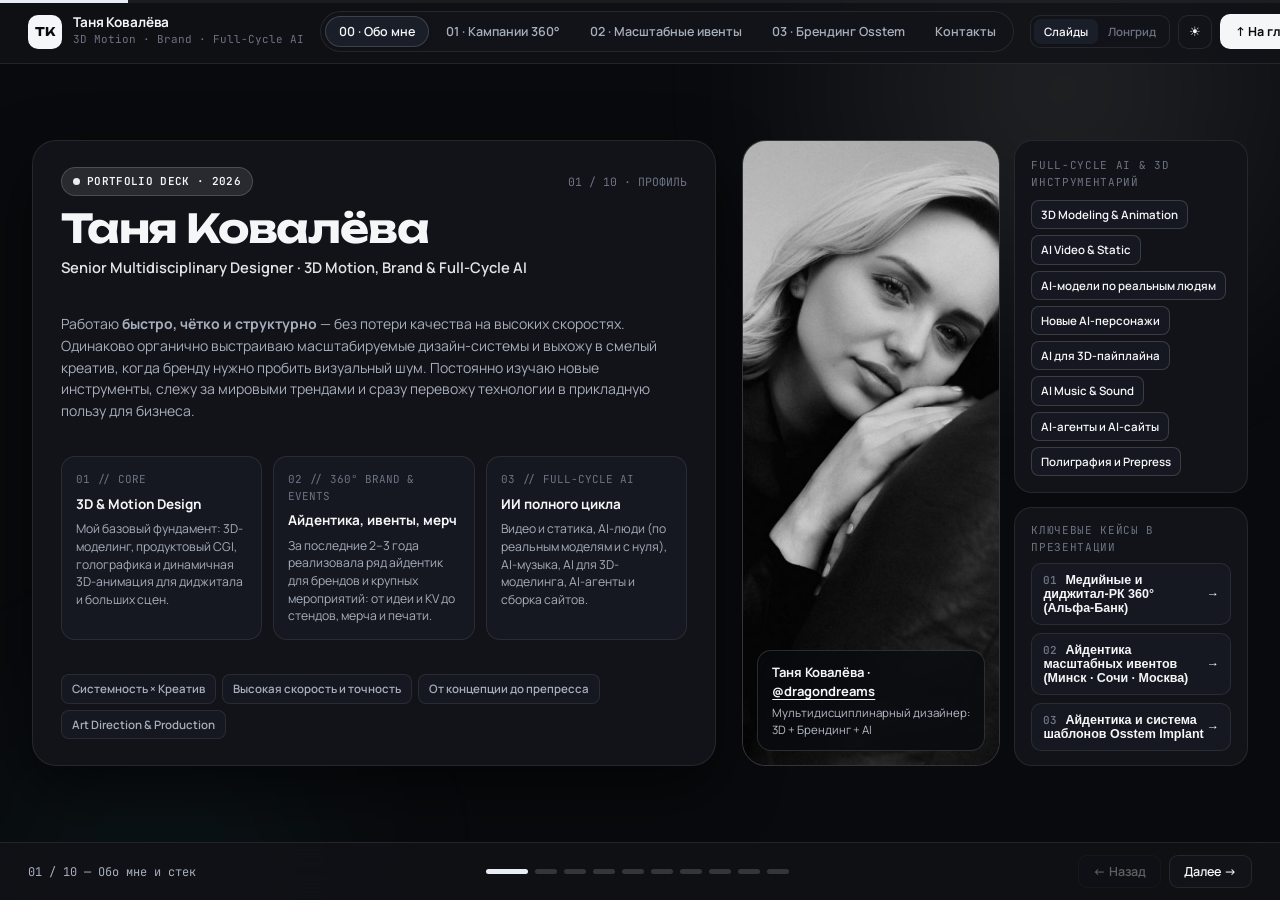
==== index.html @ 6d68227b "Add files via upload" ====
<!DOCTYPE html>
<html lang="ru" data-theme="dark" data-accent="intro">
<head>
  <meta charset="UTF-8" />
  <meta name="viewport" content="width=device-width, initial-scale=1.0" />
  <title>Таня Ковалёва — Senior 3D Motion, Brand &amp; Full-Cycle AI Designer</title>
  <meta name="description" content="Портфолио Тани Ковалёвой — Senior Multidisciplinary Designer: 3D &amp; Motion, рекламные кампании 360°, масштабные ивенты, брендинг и Full-Cycle AI." />
  <meta property="og:type" content="website" />
  <meta property="og:title" content="Таня Ковалёва — Senior 3D Motion, Brand &amp; Full-Cycle AI Designer" />
  <meta property="og:description" content="Ключевые кейсы: рекламные кампании 360°, масштабные ивенты (Минск · Сочи · Москва), дизайн-системы и Full-Cycle AI." />
  <meta property="og:image" content="assets/tanya_portrait.jpg" />
  <link rel="icon" type="image/svg+xml" href="data:image/svg+xml,%3Csvg xmlns='http://www.w3.org/2000/svg' viewBox='0 0 64 64'%3E%3Crect width='64' height='64' rx='16' fill='%23090A0D'/%3E%3Crect x='2' y='2' width='60' height='60' rx='14' fill='none' stroke='%2337E0E3' stroke-width='2.5'/%3E%3Ctext x='32' y='41' text-anchor='middle' font-family='Arial,sans-serif' font-size='26' font-weight='800' fill='%23F5F6F8'%3ETK%3C/text%3E%3C/svg%3E" />
  <link rel="preconnect" href="https://fonts.googleapis.com" />
  <link rel="preconnect" href="https://fonts.gstatic.com" crossorigin />
  <link href="https://fonts.googleapis.com/css2?family=JetBrains+Mono:wght@500;600&family=Manrope:wght@400;500;600;700;800&family=Unbounded:wght@500;600;700&display=swap" rel="stylesheet" />
  <link rel="stylesheet" href="styles.css" />
</head>
<body class="mode-slides">
  <div class="ambient-glow" aria-hidden="true"></div>

  <div class="progress-track" aria-hidden="true">
    <div class="progress-fill" id="progressFill"></div>
  </div>

  <!-- Top Navigation -->
  <header class="topbar">
    <a href="#slide-1" class="brand-mark" data-goto="0">
      <div class="brand-monogram">TK</div>
      <div class="brand-text">
        <span class="brand-name">Таня Ковалёва</span>
        <span class="brand-sub">3D Motion · Brand · Full-Cycle AI</span>
      </div>
    </a>

    <nav class="chapter-nav" aria-label="Разделы презентации">
      <button class="chapter-btn active" data-chapter="intro" data-goto="0">00 · Обо мне</button>
      <button class="chapter-btn" data-chapter="alfa" data-goto="1">01 · Кампании 360°</button>
      <button class="chapter-btn" data-chapter="events" data-goto="4">02 · Масштабные ивенты</button>
      <button class="chapter-btn" data-chapter="osstem" data-goto="7">03 · Брендинг Osstem</button>
      <button class="chapter-btn" data-chapter="outro" data-goto="9">Контакты</button>
    </nav>

    <div class="topbar-actions">
      <div class="mode-switch" role="group" aria-label="Режим просмотра">
        <button class="mode-btn active" id="btnModeSlides" title="Режим презентации по слайдам">Слайды</button>
        <button class="mode-btn" id="btnModeScroll" title="Вертикальный скролл всех слайдов">Лонгрид</button>
      </div>

      <button class="icon-btn" id="btnTheme" title="Переключить тему (Тёмная / Светлая)" aria-label="Переключить тему">
        <span id="themeIcon">☀</span>
      </button>

      <button class="home-btn" id="btnGoHome" data-goto="0">
        <span>↑ На главную</span>
      </button>
    </div>
  </header>

  <!-- Main Presentation Deck -->
  <main class="deck-wrapper" id="deckWrapper">

    <!-- ================= SLIDE 01: ОБО МНЕ ================= -->
    <section class="slide active" id="slide-1" data-index="0" data-chapter="intro">
      <div class="slide-inner hero-grid">
        <div class="strategy-panel anim-1">
          <div>
            <div class="eyebrow-row">
              <span class="pill-tag"><span class="pill-dot"></span> Portfolio Deck · 2026</span>
              <span class="slide-step-tag">01 / 10 · ПРОФИЛЬ</span>
            </div>
            <h1 class="hero-title" style="margin-top: 12px;">Таня Ковалёва</h1>
            <p class="role-headline">Senior Multidisciplinary Designer · 3D Motion, Brand &amp; Full-Cycle AI</p>
          </div>

          <p class="lead-copy">
            Работаю <strong>быстро, чётко и структурно</strong> — без потери качества на высоких скоростях.
            Одинаково органично выстраиваю масштабируемые дизайн-системы и выхожу в смелый креатив, когда бренду нужно пробить визуальный шум.
            Постоянно изучаю новые инструменты, слежу за мировыми трендами и сразу перевожу технологии в прикладную пользу для бизнеса.
          </p>

          <div class="pillars-grid">
            <div class="pillar-box">
              <span class="pillar-num">01 // CORE</span>
              <div class="pillar-title">3D &amp; Motion Design</div>
              <p class="pillar-desc">Мой базовый фундамент: 3D-моделинг, продуктовый CGI, голографика и динамичная 3D-анимация для диджитала и больших сцен.</p>
            </div>
            <div class="pillar-box">
              <span class="pillar-num">02 // 360° BRAND &amp; EVENTS</span>
              <div class="pillar-title">Айдентика, ивенты, мерч</div>
              <p class="pillar-desc">За последние 2–3 года реализовала ряд айдентик для брендов и крупных мероприятий: от идеи и KV до стендов, мерча и печати.</p>
            </div>
            <div class="pillar-box">
              <span class="pillar-num">03 // FULL-CYCLE AI</span>
              <div class="pillar-title">ИИ полного цикла</div>
              <p class="pillar-desc">Видео и статика, AI-люди (по реальным моделям и с нуля), AI-музыка, AI для 3D-моделинга, AI-агенты и сборка сайтов.</p>
            </div>
          </div>

          <div class="chip-list">
            <span class="chip">Системность × Креатив</span>
            <span class="chip">Высокая скорость и точность</span>
            <span class="chip">От концепции до препресса</span>
            <span class="chip">Art Direction &amp; Production</span>
          </div>
        </div>

        <div class="hero-visual-col anim-2">
          <div class="portrait-card" data-lightbox="assets/tanya_portrait.jpg" data-caption="Таня Ковалёва — Senior 3D Motion, Brand & AI Designer">
            <img src="assets/tanya_portrait.jpg" alt="Таня Ковалёва" />
            <div class="portrait-badge">
              <div class="portrait-badge-title">Таня Ковалёва · <a href="https://t.me/dragondreams" target="_blank" rel="noopener noreferrer" onclick="event.stopPropagation();" style="color: inherit; text-decoration: underline; text-underline-offset: 3px;">@dragondreams</a></div>
              <div class="portrait-badge-sub">Мультидисциплинарный дизайнер: 3D + Брендинг + AI</div>
            </div>
          </div>

          <div class="ai-matrix-card">
            <div class="ai-matrix-title">Full-Cycle AI &amp; 3D Инструментарий</div>
            <div class="ai-tags">
              <span class="ai-tag">3D Modeling &amp; Animation</span>
              <span class="ai-tag">AI Video &amp; Static</span>
              <span class="ai-tag">AI-модели по реальным людям</span>
              <span class="ai-tag">Новые AI-персонажи</span>
              <span class="ai-tag">AI для 3D-пайплайна</span>
              <span class="ai-tag">AI Music &amp; Sound</span>
              <span class="ai-tag">AI-агенты и AI-сайты</span>
              <span class="ai-tag">Полиграфия и Prepress</span>
            </div>
          </div>

          <div class="quick-jump-card">
            <div class="ai-matrix-title">Ключевые кейсы в презентации</div>
            <button class="jump-item" data-goto="1">
              <span><span class="idx">01</span>Медийные и диджитал-РК 360° (Альфа-Банк)</span>
              <span>→</span>
            </button>
            <button class="jump-item" data-goto="4">
              <span><span class="idx">02</span>Айдентика масштабных ивентов (Минск · Сочи · Москва)</span>
              <span>→</span>
            </button>
            <button class="jump-item" data-goto="7">
              <span><span class="idx">03</span>Айдентика и система шаблонов Osstem Implant</span>
              <span>→</span>
            </button>
          </div>
        </div>
      </div>
    </section>

    <!-- ================= SLIDE 02: ПРОЕКТ 1 (1/3) ПОКУПКА ЧАСТЯМИ ================= -->
    <section class="slide" id="slide-2" data-index="1" data-chapter="alfa">
      <div class="slide-inner case-grid">
        <div class="strategy-panel anim-1">
          <div>
            <div class="eyebrow-row">
              <span class="pill-tag"><span class="pill-dot"></span> Проект 01 · Рекламные кампании 360°</span>
              <span class="slide-step-tag">02 / 10 · КЕЙС 1.1</span>
            </div>
            <h2 class="slide-title" style="margin-top: 10px;">Диджитал-РК «Покупка частями» в связке с цифровым бизнесом</h2>
          </div>

          <p class="lead-copy">
            Серия медийных и полумедийных продуктовых кампаний к Чёрной пятнице и сезону крупных покупок, где креатив напрямую решает задачу конверсии и скорости запуска новых флайтов.
          </p>

          <div class="prsi-stack">
            <div class="prsi-card">
              <div class="prsi-label">01 · Проблематика</div>
              <p class="prsi-text">В один макет нужно было уместить <strong>много продуктового текста</strong>, айдентику банка, маркер <strong>Black Friday (SALE)</strong>, механику «Покупки частями» и предмет категории — <strong>без визуального шума</strong>.</p>
            </div>
            <div class="prsi-card">
              <div class="prsi-label">02 · Моя роль</div>
              <p class="prsi-text">Разработка визуальной идеи и 3D-метафоры, 3D-моделинг и рендер композиций с объектами, сборка мастер-макетов и ресайзов (16:9, 9:16 и др.).</p>
            </div>
            <div class="prsi-card span-2">
              <div class="prsi-label">03 · Дизайн-решение</div>
              <p class="prsi-text">Интегрировала сам предмет покупки (наушники, смарт-часы и др.) прямо <strong>внутрь объёмных 3D-пазлов</strong> из матового металла и бирюзы с лаконичным тегом SALE и картой Альфы. Суть продукта считывается мгновенно на уровне образа, освобождая воздух для типографики.</p>
            </div>
            <div class="prsi-card span-2 impact-card">
              <div class="prsi-label">✦ Ценность и результат для бизнеса</div>
              <p class="prsi-text">Стильная нестандартная подача убрала информационный перегруз и превратилась в <strong>масштабируемую систему-конструктор</strong>: замена объекта внутри пазла позволила команде <strong>в разы быстрее запускать новые РК</strong> под другие категории и офферы.</p>
            </div>
          </div>
        </div>

        <div class="bento-stage bento-puzzle anim-2">
          <div class="media-card" data-lightbox="assets/p1_puzzle_headphones_16x9.jpg" data-caption="РК «Покупка частями» — Мастер-визуал 16:9 (Категория гаджетов / Black Friday)">
            <img src="assets/p1_puzzle_headphones_16x9.jpg" alt="Покупка частями — наушники 16:9" />
            <span class="media-caption">Мастер-визуал 16:9 · Категория «Гаджеты»</span>
          </div>
          <div class="media-card row-span-2" data-lightbox="assets/p1_puzzle_headphones_9x16.jpg" data-caption="РК «Покупка частями» — Вертикальный формат 9:16 и масштабирование на смарт-часы">
            <img src="assets/p1_puzzle_headphones_9x16.jpg" alt="Покупка частями — вертикальный 9:16" />
            <span class="media-caption">Адаптация 9:16 · Stories / DOOH</span>
          </div>
          <div class="media-card" data-lightbox="assets/p1_puzzle_watch_16x9.jpg" data-caption="Масштабирование 3D-системы под новый оффер: «Первый чек под 0,00001%»">
            <img src="assets/p1_puzzle_watch_16x9.jpg" alt="Покупка частями — смарт-часы 16:9" />
            <span class="media-caption">Масштабирование системы · Новый оффер 0,00001%</span>
          </div>
        </div>
      </div>
    </section>

    <!-- ================= SLIDE 03: ПРОЕКТ 1 (2/3) А ЗНАЕШЬ МОЖНО — КОНЦЕПТ & AI ================= -->
    <section class="slide" id="slide-3" data-index="2" data-chapter="alfa">
      <div class="slide-inner case-grid">
        <div class="strategy-panel anim-1">
          <div>
            <div class="eyebrow-row">
              <span class="pill-tag"><span class="pill-dot"></span> Проект 01 · Рекламные кампании 360°</span>
              <span class="slide-step-tag">03 / 10 · КЕЙС 1.2 (AI-ПАЙПЛАЙН)</span>
            </div>
            <h2 class="slide-title" style="margin-top: 10px;">Кампания «А знаешь, можно»: смелый выход за рамки и AI-продакшн</h2>
          </div>

          <p class="lead-copy">
            Яркая имиджево-продуктовая кампания для продвижения платёжного стикера и флагманских решений банка, построенная на гибриде живой фотосъёмки и генеративного ИИ.
          </p>

          <div class="prsi-stack">
            <div class="prsi-card">
              <div class="prsi-label">01 · Проблематика</div>
              <p class="prsi-text">Требовалось отстроиться от привычной банковской коммуникации, пробить баннерную слепоту и показать новый сценарий оплаты телефоном максимально живо и запоминающе.</p>
            </div>
            <div class="prsi-card">
              <div class="prsi-label">02 · Моя роль</div>
              <p class="prsi-text">Разработка концепции, AI-перегенерация моделей на базе инхаус-съёмки, арт-дирекшн поз и деталей, адаптация на все носители и подготовка к печати.</p>
            </div>
            <div class="prsi-card span-2">
              <div class="prsi-label">03 · Дизайн-решение</div>
              <p class="prsi-text">Осознанно вышли за строгие рамки стандартной айдентики в контрастный диалоговый код (алый фон + циановые бабблы + фиолетовый фрейм). Взяла исходники с нашей фотосъёмки, <strong>перегенерировала людей через ИИ</strong>, поставила в динамичные ракурсные позы с крупным планом стикера и добавила яркую атрибутику.</p>
            </div>
            <div class="prsi-card span-2 impact-card">
              <div class="prsi-label">✦ Ценность и результат для бизнеса</div>
              <p class="prsi-text">Кампания принесла <strong>высокие показатели эффективности</strong> <em>(точные цифры под NDA)</em>, дала мощную узнаваемость и сэкономила бюджет и время продакшна за счёт AI-трансформации исходной съёмки без повторных студийных смен.</p>
            </div>
          </div>
        </div>

        <div class="bento-stage bento-aznaesh-concept anim-2">
          <div class="media-card row-span-2 contain-dark" data-lightbox="assets/p1_aznaesh_hero_cutout.png" data-caption="AI-трансформация персонажа на базе реальной съёмки с добавлением стильной атрибутики">
            <img src="assets/p1_aznaesh_hero_cutout.png" alt="А знаешь, можно — AI-персонаж" />
            <span class="media-caption">AI-регенерация образа + атрибутика и поза</span>
          </div>
          <div class="media-card" data-lightbox="assets/p1_aznaesh_top_0.jpg" data-caption="Широкоформатный макет: «А знаешь, можно платить телефоном со стикером Альфы»">
            <img src="assets/p1_aznaesh_top_0.jpg" alt="А знаешь, можно — макет 16:9 девушка" />
            <span class="media-caption">Широкий формат · Сюжет 01 (Стикер Альфы)</span>
          </div>
          <div class="media-card" data-lightbox="assets/p1_aznaesh_top_1.jpg" data-caption="Широкоформатный макет: «А знаешь, можно платить в одно касание стикером Альфы»">
            <img src="assets/p1_aznaesh_top_1.jpg" alt="А знаешь, можно — макет 16:9 парень" />
            <span class="media-caption">Широкий формат · Сюжет 02 (Оплата в касание)</span>
          </div>
        </div>
      </div>
    </section>

    <!-- ================= SLIDE 04: ПРОЕКТ 1 (3/3) А ЗНАЕШЬ МОЖНО — ГОРОД & ИНДОР ================= -->
    <section class="slide" id="slide-4" data-index="3" data-chapter="alfa">
      <div class="slide-inner case-grid">
        <div class="strategy-panel anim-1">
          <div>
            <div class="eyebrow-row">
              <span class="pill-tag"><span class="pill-dot"></span> Проект 01 · Рекламные кампании 360°</span>
              <span class="slide-step-tag">04 / 10 · КЕЙС 1.2 (НОСИТЕЛИ &amp; OOH)</span>
            </div>
            <h2 class="slide-title" style="margin-top: 10px;">«А знаешь, можно» в городе, лифтах и диджитал-среде</h2>
          </div>

          <p class="lead-copy">
            Разводка кампании на уличные ситилайты, индор-носители в лифтах и бизнес-центрах, а также диджитал-сетку с безупречной предпечатной подготовкой.
          </p>

          <div class="prsi-stack">
            <div class="prsi-card span-2">
              <div class="prsi-label">Архитектура быстрого контакта (1.5 сек)</div>
              <p class="prsi-text">В лифте и вдоль городского трафика у зрителя есть всего пара секунд: модульная структура «разговорный хук → чёткий оффер в циановом баббле → белые триггеры <strong>без карт / без наличных</strong> → жест с телефоном» срабатывает мгновенно на любой дистанции.</p>
            </div>
            <div class="prsi-card">
              <div class="prsi-label">Мультиформатность</div>
              <p class="prsi-text">Единая композиционная логика без потерь перестраивается между уличными ситилайтами, постерами в лифтах, широкоформатными бордами и мобайл-экранами.</p>
            </div>
            <div class="prsi-card">
              <div class="prsi-label">Чистый Prepress</div>
              <p class="prsi-text">Выверенные цветопробы для сложного сочетания активного красного, циана и фиолетового в офсетной и широкоформатной печати.</p>
            </div>
            <div class="prsi-card span-2 impact-card">
              <div class="prsi-label">✦ Синергия офлайна и диджитала</div>
              <p class="prsi-text">Единый визуальный язык связал наружную рекламу, индор в жилых и деловых комплексах и перформанс-форматы в смартфонах в цельную воронку с высокой запоминаемостью.</p>
            </div>
          </div>
        </div>

        <div class="bento-stage bento-aznaesh-ooh anim-2">
          <div class="media-card" data-lightbox="assets/p1_aznaesh_city_mockup.jpg" data-caption="Городской ситилайт — РК «А знаешь, можно платить телефоном со стикером Альфы»">
            <img src="assets/p1_aznaesh_city_mockup.jpg" alt="Ситилайт в городе — А знаешь можно" />
            <span class="media-caption">Городской ситилайт · OOH</span>
          </div>
          <div class="media-card" data-lightbox="assets/p1_aznaesh_elevator_mockup.jpg" data-caption="Индор-носитель в современном лифте — «А знаешь, можно платить в одно касание»">
            <img src="assets/p1_aznaesh_elevator_mockup.jpg" alt="Постер в лифте — А знаешь можно" />
            <span class="media-caption">Индор-постер в лифте · БЦ и ЖК</span>
          </div>
          <div class="media-card" data-lightbox="assets/p1_aznaesh_digital_mockup.jpg" data-caption="Диджитал-адаптация кампании для мобильных экранов и Stories">
            <img src="assets/p1_aznaesh_digital_mockup.jpg" alt="Мобильный диджитал-носитель — А знаешь можно" />
            <span class="media-caption">Диджитал-носитель · Mobile</span>
          </div>
        </div>
      </div>
    </section>

    <!-- ================= SLIDE 05: ПРОЕКТ 2 (1/3) ALFA JAZZ ================= -->
    <section class="slide" id="slide-5" data-index="4" data-chapter="events">
      <div class="slide-inner case-grid">
        <div class="strategy-panel anim-1">
          <div>
            <div class="eyebrow-row">
              <span class="pill-tag"><span class="pill-dot"></span> Проект 02 · Айдентика масштабных ивентов</span>
              <span class="slide-step-tag">05 / 10 · ИВЕНТ 2.1 (МИНСК)</span>
            </div>
            <h2 class="slide-title" style="margin-top: 10px;">Фестиваль Alfa Jazz в Парке Горького — 3 года развития и масштаба</h2>
          </div>

          <p class="lead-copy">
            Большой городской open-air фестиваль под открытым небом, который я веду по дизайну уже <strong>три года подряд</strong>, ежегодно масштабируя визуальную среду площадки вместе с командой.
          </p>

          <div class="prsi-stack">
            <div class="prsi-card">
              <div class="prsi-label">01 · Проблематика</div>
              <p class="prsi-text">Огромная зелёная территория парка с десятками зон активностей и тысячами гостей: визуал должен считываться с десятков метров днём и эффектно работать ночью.</p>
            </div>
            <div class="prsi-card">
              <div class="prsi-label">02 · Моя роль</div>
              <p class="prsi-text">Идея и концепция, 3D-графика, разводка айдентики на все носители парка и города, препресс и авторский выезд на монтаж застройки.</p>
            </div>
            <div class="prsi-card span-2">
              <div class="prsi-label">03 · Дизайн-решение</div>
              <p class="prsi-text">Построила систему на <strong>смелых брендовых цветах, 3D-голографических музыкальных инструментах</strong> и крупной архитектурной вёрстке — принципиально <strong>без мелкой типографики</strong>, теряющейся на открытом воздухе.</p>
            </div>
            <div class="prsi-card span-2 impact-card">
              <div class="prsi-label">✦ Ценность и результат для бизнеса</div>
              <p class="prsi-text">С каждым годом проект растёт по размаху и качеству застройки: цельный визуальный код объединил сцену, арт-объекты, стенды с программой и городские афиши в знаковое культурное событие бренда.</p>
            </div>
          </div>
        </div>

        <div class="bento-stage bento-jazz anim-2">
          <div class="media-card" data-lightbox="assets/p2_jazz_stage_wide.jpg" data-caption="Главная сцена фестиваля Alfa Jazz в Парке Горького: башни застройки и LED-экраны">
            <img src="assets/p2_jazz_stage_wide.jpg" alt="Alfa Jazz — главная сцена" />
            <span class="media-caption">Главная сцена · Застройка и LED-экраны</span>
          </div>
          <div class="media-card" data-lightbox="assets/p2_jazz_build_alfa.jpg" data-caption="Процесс сборки и монтажа конструкций главной сцены Alfa Jazz на площадке">
            <img src="assets/p2_jazz_build_alfa.jpg" alt="Alfa Jazz — монтаж конструкций сцены" />
            <span class="media-caption">Монтаж на площадке · Сборка сцены</span>
          </div>
          <div class="media-card" data-lightbox="assets/p2_jazz_piano.jpg" data-caption="Брендированное красное пианино Alfa Jazz и чилл-зона в парке">
            <img src="assets/p2_jazz_piano.jpg" alt="Alfa Jazz — пианино в парке" />
            <span class="media-caption">Арт-объект · Пианино Alfa Jazz</span>
          </div>
          <div class="media-card" data-lightbox="assets/p2_jazz_kv_wall.jpg" data-caption="Alfa Jazz — Ключевой визуал с 3D-голографичным саксофоном на конструкциях площадки">
            <img src="assets/p2_jazz_kv_wall.jpg" alt="Alfa Jazz — 3D голографический KV" />
            <span class="media-caption">KV в среде · 3D-голографика</span>
          </div>
          <div class="media-card" data-lightbox="assets/p2_jazz_totem.jpg" data-caption="Уличный стенд-тумба с программой мероприятия Alfa Jazz">
            <img src="assets/p2_jazz_totem.jpg" alt="Alfa Jazz — стенд с программой мероприятия" />
            <span class="media-caption">Стенд с программой мероприятия</span>
          </div>
          <div class="media-card" data-lightbox="assets/p2_jazz_citylight.jpg" data-caption="Городской ситилайт с афишей фестиваля Alfa Jazz">
            <img src="assets/p2_jazz_citylight.jpg" alt="Alfa Jazz — афиша ситилайт" />
            <span class="media-caption">Городской ситилайт · Афиша</span>
          </div>
        </div>
      </div>
    </section>

    <!-- ================= SLIDE 06: ПРОЕКТ 2 (2/3) ULTIMA GUIDE СОЧИ ================= -->
    <section class="slide" id="slide-6" data-index="5" data-chapter="events">
      <div class="slide-inner case-grid">
        <div class="strategy-panel anim-1">
          <div>
            <div class="eyebrow-row">
              <span class="pill-tag"><span class="pill-dot"></span> Проект 02 · Айдентика масштабных ивентов</span>
              <span class="slide-step-tag">06 / 10 · ИВЕНТ 2.2 (СОЧИ)</span>
            </div>
            <h2 class="slide-title" style="margin-top: 10px;">Ultima Guide Яндекс Еда — летняя церемония в Сочи</h2>
          </div>

          <p class="lead-copy">
            Закрытая вечерняя премия ресторанного гида Ultima в неоклассическом Летнем театре Сочи с утончённой световой и предметной режиссурой.
          </p>

          <div class="prsi-stack">
            <div class="prsi-card">
              <div class="prsi-label">01 · Проблематика</div>
              <p class="prsi-text">Передать премиальный гастрономический статус события и связать цифровую анимацию главной сцены с архитектурой колоннады, сервировкой и полиграфией.</p>
            </div>
            <div class="prsi-card">
              <div class="prsi-label">02 · Моя роль (Invited)</div>
              <p class="prsi-text">Приглашённый дизайнер: <strong>анимация KV для пригласительных и главного экрана наград</strong>, визуализация расстановки декора и помощь команде с мелкой печаткой.</p>
            </div>
            <div class="prsi-card span-2">
              <div class="prsi-label">03 · Дизайн-решение</div>
              <p class="prsi-text">Плавная янтарно-золотая анимация знака Ultima на центральном LED-экране сцены стала главной световой доминантой зала, гармонично дополнив струящиеся ткани фотозон, коллекционные печатные гиды и зеркальные сферы на столах.</p>
            </div>
            <div class="prsi-card span-2 impact-card">
              <div class="prsi-label">✦ Ценность и результат для бизнеса</div>
              <p class="prsi-text">Бесшовный премиальный опыт гостя от момента получения анимированного инвайта до ресепшена, фотозоны и кульминации вручения наград на сцене.</p>
            </div>
          </div>
        </div>

        <div class="bento-stage bento-ultima anim-2">
          <div class="media-card row-span-2" data-video="assets/p2_ultima_invite_phone.mp4" data-caption="3D диджитал-приглашение Ultima Guide Яндекс Еда (Сочи) — моушн-анимация в смартфоне">
            <span class="video-pill">▶ 3D MOTION</span>
            <video src="assets/p2_ultima_invite_phone.mp4" poster="assets/p2_ultima_invite_poster.jpg" autoplay loop muted playsinline preload="metadata"></video>
            <span class="media-caption">Диджитал-приглашение · 3D Motion</span>
          </div>
          <div class="media-card" data-video="assets/p2_ultima_kv_screen.mp4" data-caption="Зацикленная 3D-анимация главного экрана церемонии вручения наград Ultima Guide">
            <span class="video-pill">▶ 3D SCREEN</span>
            <video src="assets/p2_ultima_kv_screen.mp4" poster="assets/p2_ultima_kv_poster.jpg" autoplay loop muted playsinline preload="metadata"></video>
            <span class="media-caption">3D-видео для главного экрана сцены</span>
          </div>
          <div class="media-card" data-lightbox="assets/p2_ultima_columns_zone.jpg" data-caption="Фотозона в колоннаде Летнего театра Сочи с объёмным знаком и драпировкой">
            <img src="assets/p2_ultima_columns_zone.jpg" alt="Ultima Guide — фотозона в колоннах" />
            <span class="media-caption">Фотозона в колоннаде</span>
          </div>
          <div class="media-card" data-lightbox="assets/p2_ultima_hall_wide.jpg" data-caption="Общий вид зала: сцена с экранной графикой, сервировка столов и текстильная фотозона">
            <img src="assets/p2_ultima_hall_wide.jpg" alt="Ultima Guide — панорама зала и сцены" />
            <span class="media-caption">Среда зала и главный экран</span>
          </div>
          <div class="media-card" data-lightbox="assets/p2_ultima_table_award.jpg" data-caption="Детали сервировки стола, световой шар и награда Ultima">
            <img src="assets/p2_ultima_table_award.jpg" alt="Ultima Guide — сервировка и награда" />
            <span class="media-caption">Сервировка, свет и награда</span>
          </div>
        </div>
      </div>
    </section>

    <!-- ================= SLIDE 07: ПРОЕКТ 2 (3/3) TROUVER МОСКВА ================= -->
    <section class="slide" id="slide-7" data-index="6" data-chapter="events">
      <div class="slide-inner case-grid">
        <div class="strategy-panel anim-1">
          <div>
            <div class="eyebrow-row">
              <span class="pill-tag"><span class="pill-dot"></span> Проект 02 · Айдентика масштабных ивентов</span>
              <span class="slide-step-tag">07 / 10 · ИВЕНТ 2.3 (МОСКВА)</span>
            </div>
            <h2 class="slide-title" style="margin-top: 10px;">Большая презентация флагманов Trouver в Москве — дизайн под ключ</h2>
          </div>

          <p class="lead-copy">
            Масштабная технологическая презентация линейки пылесосов Trouver и торжественный гала-ужин, полностью упакованные в экстремально сжатый тайминг.
          </p>

          <div class="prsi-stack">
            <div class="prsi-card">
              <div class="prsi-label">01 · Проблематика</div>
              <p class="prsi-text">Огромный объём разноформатных физических и цифровых носителей (демо-стенды линейки, сцена, мерч, ужин) при <strong>очень жёстких сроках запуска</strong>.</p>
            </div>
            <div class="prsi-card">
              <div class="prsi-label">02 · Моя роль (Lead Design)</div>
              <p class="prsi-text">Приглашённый дизайнер — <strong>закрыла всю дизайн-часть с арт-директором</strong>: стенды, KV, анимация инвайта, бейджи, мерч, меню, препресс и поддержка до старта.</p>
            </div>
            <div class="prsi-card span-2">
              <div class="prsi-label">03 · Дизайн-решение</div>
              <p class="prsi-text">Выстроила премиальную эстетику тёмной бронзы и жидкого хрома (<em>«Шаг к безупречности»</em>): чистая продуктовая архитектура стендов (M50, V70, Z70, S70), лаконичная форма консультантов, полупрозрачные бейджи на брендированных лентах и сет меню для гала-ужина.</p>
            </div>
            <div class="prsi-card span-2 impact-card">
              <div class="prsi-label">✦ Ценность и результат для бизнеса</div>
              <p class="prsi-text">Весь пул застройки и полиграфии сдан в печать вовремя и реализован на высоком уровне без сбоев — <strong>клиент и команда остались в полном восторге</strong>.</p>
            </div>
          </div>
        </div>

        <div class="bento-stage bento-trouver anim-2">
          <div class="media-card row-span-2" data-video="assets/p2_trouver_invite_hand.mp4" data-caption="3D видео-приглашение на закрытую премьеру Trouver в Москве (кликните для просмотра со звуком)">
            <span class="video-pill">▶ 3D MOTION · ЗВУК</span>
            <video src="assets/p2_trouver_invite_hand.mp4" poster="assets/p2_trouver_invite_poster.jpg" autoplay loop muted playsinline preload="metadata"></video>
            <span class="media-caption">3D видео-приглашение · Крупный план</span>
          </div>
          <div class="media-card col-span-3" data-lightbox="assets/p2_trouver_m50_frontal.jpg" data-caption="Продуктовые демо-стенды линейки Trouver (M50 / S7 / G70) на площадке в Москве">
            <img src="assets/p2_trouver_m50_frontal.jpg" alt="Trouver — продуктовые стенды" />
            <span class="media-caption">Дизайн и застройка демо-стендов</span>
          </div>
          <div class="media-card col-span-3" data-lightbox="assets/p2_trouver_stage_waterfall.jpg" data-caption="Главная сцена презентации Trouver с каскадным LED-экраном">
            <img src="assets/p2_trouver_stage_waterfall.jpg" alt="Trouver — главная сцена" />
            <span class="media-caption">Главная сцена · LED-инсталляция</span>
          </div>
          <div class="media-card col-span-2" data-lightbox="assets/p2_trouver_badge_mockup.jpg" data-caption="Фирменный VIP-бейдж на тканевом ланьярде с хромированной 3D-графикой для Trouver">
            <img src="assets/p2_trouver_badge_mockup.jpg" alt="Trouver — мокап бейджа и ленты" />
            <span class="media-caption">VIP-бейдж и лента</span>
          </div>
          <div class="media-card col-span-2" data-lightbox="assets/p2_trouver_merch.jpg" data-caption="Дизайн брендированного мерча и униформы для консультантов демо-зон">
            <img src="assets/p2_trouver_merch.jpg" alt="Trouver — мерч консультантов" />
            <span class="media-caption">Мерч консультантов</span>
          </div>
          <div class="media-card col-span-2" data-lightbox="assets/p2_trouver_table_live.jpg" data-caption="Реализация полиграфии и меню в сервировке гала-ужина Trouver">
            <img src="assets/p2_trouver_table_live.jpg" alt="Trouver — живое фото сервировки с меню" />
            <span class="media-caption">Меню в зале ужина</span>
          </div>
        </div>
      </div>
    </section>

    <!-- ================= SLIDE 08: ПРОЕКТ 3 (1/2) OSSTEM АЙДЕНТИКА ================= -->
    <section class="slide" id="slide-8" data-index="7" data-chapter="osstem">
      <div class="slide-inner case-grid">
        <div class="strategy-panel anim-1">
          <div>
            <div class="eyebrow-row">
              <span class="pill-tag"><span class="pill-dot"></span> Проект 03 · Брендинг и дизайн-система</span>
              <span class="slide-step-tag">08 / 10 · КЕЙС 3.1 (СТРАТЕГИЯ &amp; СИСТЕМА)</span>
            </div>
            <h2 class="slide-title" style="margin-top: 10px;">Osstem Implant: визуальная отстройка и фирменная графика</h2>
          </div>

          <p class="lead-copy">
            Создание целостной визуальной идентичности для представительства мирового бренда дентальных имплантов <strong>Osstem Implant</strong> — от палитры и типографики до библиотеки 2D-элементов.
          </p>

          <div class="prsi-stack">
            <div class="prsi-card">
              <div class="prsi-label">01 · Проблематика</div>
              <p class="prsi-text">У бренда отсутствовало узнаваемое визуальное лицо: каждый пост, сторис или афиша собирались хаотично с нуля, размывая образ компании и съедая часы работы.</p>
            </div>
            <div class="prsi-card">
              <div class="prsi-label">02 · Моя роль</div>
              <p class="prsi-text">Визуальный аудит, разработка концепции айдентики, цветовой и шрифтовой схемы, фирменных 2D-форм, паттернов и гайдлайнов.</p>
            </div>
            <div class="prsi-card span-2">
              <div class="prsi-label">03 · Дизайн-решение</div>
              <p class="prsi-text">Соединила энергичный оранжевый <strong>#FF6100</strong> с чистой бирюзой (<strong>#37E0E3, #8CD5D6</strong>) и благородным графитом <strong>#252122</strong>. На базе пластики логотипа построила гладкие округлые 2D-элементы (образ комфорта и точности): динамичную стрелку <strong>S</strong>, плашки и паттерн <strong>SS</strong>.</p>
              <div class="swatch-row" style="margin-top: 8px;">
                <span class="swatch-pill" style="background:#FF6100;color:#fff;">#FF6100</span>
                <span class="swatch-pill" style="background:#37E0E3;color:#111;">#37E0E3</span>
                <span class="swatch-pill" style="background:#8CD5D6;color:#111;">#8CD5D6</span>
                <span class="swatch-pill" style="background:#252122;color:#fff;">#252122</span>
                <span class="swatch-pill" style="background:#D9D9D9;color:#111;">#D9D9D9</span>
              </div>
            </div>
          </div>
        </div>

        <div class="bento-stage bento-osstem-1 anim-2">
          <div class="media-card col-span-2" data-lightbox="assets/p3_osstem_expo_booth.jpg" data-caption="Концепция фирменного выставочного стенда Osstem Implant на стоматологическом конгрессе">
            <img src="assets/p3_osstem_expo_booth.jpg" alt="Osstem Implant — выставочный стенд" />
            <span class="media-caption">Выставочный стенд Osstem Implant · Экспо-среда</span>
          </div>
          <div class="media-card" data-lightbox="assets/p3_osstem_macbook_system.jpg" data-caption="Система визуальной айдентики Osstem Implant: палитра, 2D-элементы и продуктовые карточки">
            <img src="assets/p3_osstem_macbook_system.jpg" alt="Osstem — дизайн-система в ноутбуке" />
            <span class="media-caption">Дизайн-система и гайдбук · Ноутбук</span>
          </div>
          <div class="media-card" data-lightbox="assets/p3_osstem_expo_badges.jpg" data-caption="Фирменные бейджи спикеров, ленты и полиграфия для профильных мероприятий Osstem">
            <img src="assets/p3_osstem_expo_badges.jpg" alt="Osstem — бейджи и буклет" />
            <span class="media-caption">Бейджи и полиграфия мероприятий</span>
          </div>
        </div>
      </div>
    </section>

    <!-- ================= SLIDE 09: ПРОЕКТ 3 (2/2) OSSTEM ШАБЛОНЫ & РЕЗУЛЬТАТ ================= -->
    <section class="slide" id="slide-9" data-index="8" data-chapter="osstem">
      <div class="slide-inner case-grid">
        <div class="strategy-panel anim-1">
          <div>
            <div class="eyebrow-row">
              <span class="pill-tag"><span class="pill-dot"></span> Проект 03 · Брендинг и дизайн-система</span>
              <span class="slide-step-tag">09 / 10 · КЕЙС 3.2 (ШАБЛОНЫ &amp; ЭФФЕКТ)</span>
            </div>
            <h2 class="slide-title" style="margin-top: 10px;">Модульный конструктор постов и плакатов — скорость для команды</h2>
          </div>

          <p class="lead-copy">
            Перевод айдентики в прикладную дизайн-систему: готовые шаблоны закрыли все сценарии от экспертного SMM и анонсов обучений до печатной полиграфии и выставок.
          </p>

          <div class="prsi-stack">
            <div class="prsi-card">
              <div class="prsi-label">Сценарные шаблоны</div>
              <p class="prsi-text">Плакатная типографика с крупными цифрами, продуктовые карточки имплантов (TS / US / A-Oss), фото-рамки клинических кейсов, аватары и Highlights.</p>
            </div>
            <div class="prsi-card">
              <div class="prsi-label">Онлайн + Офлайн</div>
              <p class="prsi-text">Одни и те же графические модули одинаково чисто масштабируются из ленты Instagram в интерьерные постеры, буклеты и стенды конференций.</p>
            </div>
            <div class="prsi-card span-2 impact-card">
              <div class="prsi-label">✦ Главный результат для бизнеса</div>
              <p class="prsi-text">1) <strong>Сильная дифференциация</strong>: Osstem ярко выделился среди однотипных «бело-голубых» медицинских аккаунтов.<br/>2) <strong>Экономия часов работы</strong>: любой член команды теперь собирает посты, сторис и печатные макеты <strong>быстро и с минимальными усилиями</strong> без потери качества.</p>
            </div>
          </div>
        </div>

        <div class="bento-stage bento-osstem-2 anim-2">
          <div class="media-card" data-lightbox="assets/p3_osstem_iphone_mockup.jpg" data-caption="Оформление Instagram-профиля, сетки постов и Stories @osstem_belarus на смартфонах">
            <img src="assets/p3_osstem_iphone_mockup.jpg" alt="Osstem — мокап смартфонов SMM" />
            <span class="media-caption">SMM-система на телефоне · Профиль и Stories</span>
          </div>
          <div class="media-card" data-lightbox="assets/p3_osstem_laptop_templates.jpg" data-caption="Модульный конструктор шаблонов Osstem в рабочей среде ноутбука">
            <img src="assets/p3_osstem_laptop_templates.jpg" alt="Osstem — конструктор шаблонов в ноутбуке" />
            <span class="media-caption">Конструктор шаблонов · Ноутбук</span>
          </div>
          <div class="media-card col-span-2" data-lightbox="assets/p3_osstem_posters_gallery.jpg" data-caption="Серия модульных плакатов Osstem Implant в интерьере образовательного центра">
            <img src="assets/p3_osstem_posters_gallery.jpg" alt="Osstem — серия плакатов в интерьере" />
            <span class="media-caption">Серия модульных плакатов в среде</span>
          </div>
        </div>
      </div>
    </section>

    <!-- ================= SLIDE 10: ФИНАЛ ДЛЯ РАБОТОДАТЕЛЯ & КОНТАКТЫ ================= -->
    <section class="slide" id="slide-10" data-index="9" data-chapter="outro">
      <div class="slide-inner outro-grid">
        <div class="strategy-panel anim-1">
          <div>
            <div class="eyebrow-row">
              <span class="pill-tag"><span class="pill-dot"></span> Для работодателя и команды</span>
              <span class="slide-step-tag">10 / 10 · КОНТАКТЫ</span>
            </div>
            <h2 class="hero-title" style="margin-top: 12px; font-size: clamp(26px, 2.5vw, 38px);">Почему со мной бизнесу быстро, надёжно и выгодно</h2>
          </div>

          <p class="lead-copy">
            Я закрываю задачи на стыке 3D, брендинга, офлайн-продакшна и ИИ как единая боевая единица — понимаю метрики бизнеса, бережно отношусь к срокам и выдаю предсказуемо высокий результат.
          </p>

          <div class="value-cards">
            <div class="value-card">
              <h4>⚡ Скорость без потери планки</h4>
              <p>Быстро погружаюсь в контекст, держу жёсткие дедлайны крупных запусков и довожу детали до идеала.</p>
            </div>
            <div class="value-card">
              <h4>🧩 Дизайн, который масштабируется</h4>
              <p>Создаю не разовые картинки, а удобные системы и конструкторы, экономящие десятки часов команде.</p>
            </div>
            <div class="value-card">
              <h4>🤖 Full-Cycle AI в деле</h4>
              <p>Практически применяю AI-видео, генерацию моделей, звук, 3D и агентов для ускорения и удешевления продакшна.</p>
            </div>
            <div class="value-card">
              <h4>🎯 От идеи до печати и сцены</h4>
              <p>Уверенно веду проект от первого скетча и 3D-шоурила до многометровых стендов, мерча и чистого препресса.</p>
            </div>
          </div>
        </div>

        <div class="contacts-panel anim-2">
          <div class="contact-person-row">
            <img src="assets/tanya_portrait.jpg" alt="Таня Ковалёва" class="contact-avatar" />
            <div>
              <h3 style="font-family: var(--font-display); font-size: 21px;">Таня Ковалёва</h3>
              <p style="font-size: 13px; color: var(--text-secondary); margin-top: 2px;">Senior 3D Motion · Brand · Full-Cycle AI Designer</p>
            </div>
          </div>

          <div class="contact-links-list">
            <a class="contact-link-card primary-tg" href="https://t.me/dragondreams" target="_blank" rel="noopener noreferrer">
              <span class="c-label">Telegram · Быстрая связь</span>
              <span class="c-val">@dragondreams →</span>
            </a>

            <a class="contact-link-card" href="mailto:tanya3kovaleva323@gmail.com">
              <span class="c-label">Email</span>
              <span class="c-val">tanya3kovaleva323@gmail.com</span>
            </a>

            <a class="contact-link-card" href="tel:+375447979270">
              <span class="c-label">Телефон</span>
              <span class="c-val">+375 44 797-92-70</span>
            </a>

            <a class="contact-link-card" href="https://www.linkedin.com/in/tanyakovaleva-3d/" target="_blank" rel="noopener noreferrer">
              <span class="c-label">LinkedIn</span>
              <span class="c-val">in/tanyakovaleva-3d ↗</span>
            </a>

            <a class="contact-link-card" href="https://www.instagram.com/dragon.dreams_" target="_blank" rel="noopener noreferrer">
              <span class="c-label">Instagram</span>
              <span class="c-val">@dragon.dreams_ ↗</span>
            </a>
          </div>

          <div class="call-cta-bar">
            <span class="call-cta-text">Если есть вопросы или желание дальше пообщаться, то я с большим удовольствием!</span>
            <a href="tel:+375447979270" class="call-cta-btn">
              <span>Связаться</span>
            </a>
          </div>
        </div>
      </div>
    </section>

  </main>

  <!-- Bottom Slide Controls -->
  <footer class="deck-footer" id="deckFooter">
    <div class="slide-counter" id="slideCounter">01 / 10 — Обо мне</div>
    <div class="slide-dots" id="slideDots" aria-label="Навигация по слайдам"></div>
    <div class="nav-arrows">
      <button class="arrow-btn" id="btnPrev" aria-label="Предыдущий слайд">← Назад</button>
      <button class="arrow-btn" id="btnNext" aria-label="Следующий слайд">Далее →</button>
    </div>
  </footer>

  <!-- Lightbox Modal -->
  <div class="modal-backdrop" id="lightboxModal" role="dialog" aria-modal="true">
    <button class="modal-close" id="btnCloseLightbox" aria-label="Закрыть">×</button>
    <div class="lightbox-content">
      <img id="lightboxImg" src="" alt="" />
      <video id="lightboxVideo" controls playsinline loop style="display: none;"></video>
      <div class="lightbox-caption" id="lightboxCaption"></div>
    </div>
  </div>

  <script src="app.js"></script>
</body>
</html>
---- styles.css ----
:root {
  --bg: #090a0d;
  --bg-elev: #111318;
  --bg-card: #151820;
  --bg-card-hover: #1a1e28;
  --surface-glass: rgba(17, 19, 24, 0.78);
  --text: #f5f6f8;
  --text-secondary: #a7aebc;
  --text-muted: #6c7383;
  --border: rgba(255, 255, 255, 0.085);
  --border-strong: rgba(255, 255, 255, 0.16);
  --accent: #ff4433;
  --accent-soft: rgba(255, 68, 51, 0.13);
  --accent-2: #37e0e3;
  --shadow-lg: 0 24px 60px rgba(0, 0, 0, 0.55);
  --radius-xl: 24px;
  --radius-lg: 18px;
  --radius-md: 12px;
  --font-display: 'Unbounded', 'Manrope', 'Inter', -apple-system, BlinkMacSystemFont, sans-serif;
  --font-sans: 'Manrope', 'Inter', -apple-system, BlinkMacSystemFont, 'Segoe UI', sans-serif;
  --font-mono: 'JetBrains Mono', ui-monospace, SFMono-Regular, Menlo, monospace;
}

[data-theme="light"] {
  --bg: #f4f4f1;
  --bg-elev: #ffffff;
  --bg-card: #ffffff;
  --bg-card-hover: #fafaf8;
  --surface-glass: rgba(244, 244, 241, 0.86);
  --text: #111215;
  --text-secondary: #494e59;
  --text-muted: #7b818f;
  --border: rgba(17, 18, 21, 0.09);
  --border-strong: rgba(17, 18, 21, 0.18);
  --shadow-lg: 0 20px 50px rgba(15, 18, 24, 0.08);
}

/* Per-chapter dynamic accent */
[data-accent="intro"] {
  --accent: #e8ecf4;
  --accent-soft: rgba(232, 236, 244, 0.11);
}
[data-theme="light"][data-accent="intro"] {
  --accent: #181a20;
  --accent-soft: rgba(24, 26, 32, 0.08);
}
[data-accent="alfa"] {
  --accent: #ef3124;
  --accent-soft: rgba(239, 49, 36, 0.14);
}
[data-accent="events"] {
  --accent: #e5a952;
  --accent-soft: rgba(229, 169, 82, 0.14);
}
[data-theme="light"][data-accent="events"] {
  --accent: #b7771d;
  --accent-soft: rgba(183, 119, 29, 0.11);
}
[data-accent="osstem"] {
  --accent: #ff6100;
  --accent-soft: rgba(255, 97, 0, 0.14);
}
[data-accent="outro"] {
  --accent: #37e0e3;
  --accent-soft: rgba(55, 224, 227, 0.13);
}
[data-theme="light"][data-accent="outro"] {
  --accent: #0c8a8d;
  --accent-soft: rgba(12, 138, 141, 0.11);
}

*, *::before, *::after {
  box-sizing: border-box;
  margin: 0;
  padding: 0;
}

html {
  font-size: 16px;
  scroll-behavior: smooth;
  -webkit-font-smoothing: antialiased;
  -moz-osx-font-smoothing: grayscale;
}

body {
  background: var(--bg);
  color: var(--text);
  font-family: var(--font-sans);
  line-height: 1.5;
  overflow-x: hidden;
  transition: background-color 0.35s ease, color 0.35s ease;
}

/* Ambient Subtle Glow */
.ambient-glow {
  position: fixed;
  inset: 0;
  pointer-events: none;
  z-index: 0;
  overflow: hidden;
}
.ambient-glow::before {
  content: '';
  position: absolute;
  width: 58vw;
  height: 58vw;
  top: -22vw;
  right: -12vw;
  border-radius: 50%;
  background: radial-gradient(circle, var(--accent-soft) 0%, transparent 68%);
  filter: blur(50px);
  transition: background 0.6s ease;
}
.ambient-glow::after {
  content: '';
  position: absolute;
  width: 45vw;
  height: 45vw;
  bottom: -20vw;
  left: -10vw;
  border-radius: 50%;
  background: radial-gradient(circle, rgba(55, 224, 227, 0.05) 0%, transparent 70%);
  filter: blur(60px);
}

/* Top Progress Bar */
.progress-track {
  position: fixed;
  top: 0;
  left: 0;
  right: 0;
  height: 3px;
  background: rgba(255, 255, 255, 0.05);
  z-index: 120;
}
.progress-fill {
  height: 100%;
  width: 10%;
  background: var(--accent);
  transition: width 0.38s cubic-bezier(0.22, 1, 0.36, 1), background-color 0.4s ease;
}

/* Top Navigation Header */
.topbar {
  position: fixed;
  top: 0;
  left: 0;
  right: 0;
  height: 64px;
  z-index: 100;
  display: flex;
  align-items: center;
  justify-content: space-between;
  gap: 16px;
  padding: 0 28px;
  background: var(--surface-glass);
  backdrop-filter: blur(18px);
  -webkit-backdrop-filter: blur(18px);
  border-bottom: 1px solid var(--border);
}

.brand-mark {
  display: flex;
  align-items: center;
  gap: 11px;
  cursor: pointer;
  text-decoration: none;
  color: var(--text);
  flex-shrink: 0;
}
.brand-monogram {
  width: 34px;
  height: 34px;
  border-radius: 10px;
  background: var(--text);
  color: var(--bg);
  font-family: var(--font-display);
  font-weight: 700;
  font-size: 12px;
  letter-spacing: -0.03em;
  display: grid;
  place-items: center;
}
.brand-text {
  display: flex;
  flex-direction: column;
}
.brand-name {
  font-weight: 700;
  font-size: 13.5px;
  letter-spacing: -0.01em;
  line-height: 1.15;
}
.brand-sub {
  font-size: 11px;
  color: var(--text-muted);
  font-family: var(--font-mono);
}

.chapter-nav {
  display: flex;
  align-items: center;
  gap: 4px;
  background: var(--bg-elev);
  border: 1px solid var(--border);
  padding: 4px;
  border-radius: 999px;
}
.chapter-btn {
  border: none;
  background: transparent;
  color: var(--text-secondary);
  font-family: var(--font-sans);
  font-size: 12.5px;
  font-weight: 600;
  padding: 6px 13px;
  border-radius: 999px;
  cursor: pointer;
  transition: all 0.22s ease;
  white-space: nowrap;
}
.chapter-btn:hover {
  color: var(--text);
}
.chapter-btn.active {
  background: var(--bg-card-hover);
  color: var(--text);
  box-shadow: 0 1px 4px rgba(0, 0, 0, 0.2);
  border: 1px solid var(--border-strong);
}

.topbar-actions {
  display: flex;
  align-items: center;
  gap: 8px;
  flex-shrink: 0;
}

.mode-switch {
  display: inline-flex;
  background: var(--bg-elev);
  border: 1px solid var(--border);
  border-radius: 10px;
  padding: 3px;
}
.mode-btn {
  border: none;
  background: transparent;
  color: var(--text-muted);
  font-family: var(--font-sans);
  font-size: 11.5px;
  font-weight: 600;
  padding: 5px 10px;
  border-radius: 7px;
  cursor: pointer;
  transition: all 0.2s ease;
}
.mode-btn.active {
  background: var(--bg-card-hover);
  color: var(--text);
}

.icon-btn {
  width: 34px;
  height: 34px;
  border-radius: 10px;
  border: 1px solid var(--border);
  background: var(--bg-elev);
  color: var(--text);
  display: grid;
  place-items: center;
  cursor: pointer;
  transition: all 0.2s ease;
}
.icon-btn:hover {
  border-color: var(--border-strong);
  transform: translateY(-1px);
}

.home-btn {
  display: inline-flex;
  align-items: center;
  gap: 7px;
  padding: 8px 15px;
  border-radius: 10px;
  border: 1px solid var(--border-strong);
  background: var(--text);
  color: var(--bg);
  font-family: var(--font-sans);
  font-size: 12.5px;
  font-weight: 700;
  text-decoration: none;
  cursor: pointer;
  transition: transform 0.2s ease, opacity 0.2s ease;
}
.home-btn:hover {
  transform: translateY(-1px);
  opacity: 0.92;
}

.call-cta-bar {
  display: flex;
  align-items: center;
  justify-content: space-between;
  gap: 16px;
  padding-top: 14px;
  border-top: 1px solid var(--border);
}
.call-cta-text {
  font-size: 13.5px;
  line-height: 1.45;
  color: var(--text-secondary);
  font-weight: 500;
}
.call-cta-btn {
  display: inline-flex;
  align-items: center;
  justify-content: center;
  gap: 8px;
  padding: 11px 22px;
  border-radius: 12px;
  background: var(--accent);
  color: #090a0d;
  font-family: var(--font-sans);
  font-size: 13.5px;
  font-weight: 800;
  text-decoration: none;
  flex-shrink: 0;
  transition: transform 0.2s ease, filter 0.2s ease;
}
[data-theme="light"] .call-cta-btn {
  color: #ffffff;
}
.call-cta-btn:hover {
  transform: translateY(-2px);
  filter: brightness(1.08);
}

/* Deck Container */
.deck-wrapper {
  position: relative;
  z-index: 1;
  padding-top: 64px;
}

/* SLIDE MODE (16:9 / Viewport Deck) */
body.mode-slides {
  overflow: hidden;
  height: 100vh;
}
body.mode-slides .deck-wrapper {
  height: 100vh;
  padding-top: 64px;
  padding-bottom: 58px;
}
body.mode-slides .slide {
  display: none;
  height: calc(100vh - 122px);
  width: 100%;
  padding: 20px 32px;
  overflow-y: auto;
}
body.mode-slides .slide.active {
  display: flex;
  align-items: center;
  justify-content: center;
}

/* SCROLL MODE (Longread) */
body.mode-scroll .slide {
  min-height: calc(100vh - 80px);
  padding: 44px 32px;
  display: flex;
  align-items: center;
  justify-content: center;
  border-bottom: 1px solid var(--border);
}
body.mode-scroll .deck-footer {
  display: none;
}

.slide-inner {
  width: 100%;
  max-width: 1460px;
  margin: 0 auto;
}

/* Subtle Entrance Animations */
@keyframes riseIn {
  from {
    opacity: 0;
    transform: translateY(14px);
  }
  to {
    opacity: 1;
    transform: translateY(0);
  }
}
.slide.active .anim-1,
body.mode-scroll .slide.in-view .anim-1 {
  animation: riseIn 0.48s cubic-bezier(0.22, 1, 0.36, 1) both;
}
.slide.active .anim-2,
body.mode-scroll .slide.in-view .anim-2 {
  animation: riseIn 0.54s cubic-bezier(0.22, 1, 0.36, 1) 0.07s both;
}
.slide.active .anim-3,
body.mode-scroll .slide.in-view .anim-3 {
  animation: riseIn 0.58s cubic-bezier(0.22, 1, 0.36, 1) 0.14s both;
}

/* Slide Grid Layouts */
.case-grid {
  display: grid;
  grid-template-columns: minmax(390px, 43%) 1fr;
  gap: 26px;
  align-items: stretch;
}

.hero-grid {
  display: grid;
  grid-template-columns: 1.15fr 0.85fr;
  gap: 26px;
  align-items: stretch;
}

/* Left Strategy Column */
.strategy-panel {
  background: var(--bg-elev);
  border: 1px solid var(--border);
  border-radius: var(--radius-xl);
  padding: 26px 28px;
  display: flex;
  flex-direction: column;
  justify-content: space-between;
  gap: 16px;
  box-shadow: var(--shadow-lg);
}

.eyebrow-row {
  display: flex;
  align-items: center;
  justify-content: space-between;
  gap: 10px;
  flex-wrap: wrap;
}
.pill-tag {
  display: inline-flex;
  align-items: center;
  gap: 7px;
  padding: 5px 11px;
  border-radius: 999px;
  font-family: var(--font-mono);
  font-size: 11px;
  font-weight: 600;
  letter-spacing: 0.03em;
  text-transform: uppercase;
  background: var(--accent-soft);
  color: var(--text);
  border: 1px solid var(--border-strong);
}
.pill-dot {
  width: 7px;
  height: 7px;
  border-radius: 50%;
  background: var(--accent);
}
.slide-step-tag {
  font-family: var(--font-mono);
  font-size: 11.5px;
  color: var(--text-muted);
}

.slide-title {
  font-family: var(--font-display);
  font-size: clamp(22px, 2.05vw, 31px);
  font-weight: 700;
  line-height: 1.16;
  letter-spacing: -0.025em;
  margin-top: 2px;
}
.hero-title {
  font-family: var(--font-display);
  font-size: clamp(30px, 3.1vw, 46px);
  font-weight: 700;
  line-height: 1.08;
  letter-spacing: -0.03em;
}
.role-headline {
  font-size: clamp(14.5px, 1.15vw, 17px);
  font-weight: 600;
  color: var(--text);
  opacity: 0.92;
  margin-top: 6px;
}
.lead-copy {
  font-size: 14px;
  line-height: 1.56;
  color: var(--text-secondary);
}

/* 4-Stage Business Case Matrix (Problem -> Role -> Solution -> Business Impact) */
.prsi-stack {
  display: grid;
  grid-template-columns: 1fr 1fr;
  gap: 10px;
}
.prsi-card {
  background: var(--bg-card);
  border: 1px solid var(--border);
  border-radius: var(--radius-md);
  padding: 12px 14px;
  transition: border-color 0.25s ease, transform 0.25s ease;
}
.prsi-card:hover {
  border-color: var(--border-strong);
}
.prsi-card.span-2 {
  grid-column: span 2;
}
.prsi-card.impact-card {
  background: linear-gradient(135deg, var(--accent-soft), var(--bg-card) 78%);
  border-color: var(--border-strong);
}
.prsi-label {
  font-family: var(--font-mono);
  font-size: 10.5px;
  text-transform: uppercase;
  letter-spacing: 0.06em;
  color: var(--text-muted);
  margin-bottom: 5px;
  display: flex;
  align-items: center;
  gap: 6px;
}
.prsi-card.impact-card .prsi-label {
  color: var(--text);
  font-weight: 700;
}
.prsi-text {
  font-size: 12.8px;
  line-height: 1.48;
  color: var(--text-secondary);
}
.prsi-text strong {
  color: var(--text);
  font-weight: 700;
}

/* Tag Chips Row */
.chip-list {
  display: flex;
  flex-wrap: wrap;
  gap: 6px;
}
.chip {
  font-size: 11.5px;
  font-weight: 600;
  padding: 5px 10px;
  border-radius: 8px;
  background: var(--bg-card);
  border: 1px solid var(--border);
  color: var(--text-secondary);
}

/* About Slide Pillars */
.pillars-grid {
  display: grid;
  grid-template-columns: repeat(3, 1fr);
  gap: 11px;
}
.pillar-box {
  background: var(--bg-card);
  border: 1px solid var(--border);
  border-radius: 14px;
  padding: 14px;
  display: flex;
  flex-direction: column;
  gap: 6px;
  transition: transform 0.25s ease, border-color 0.25s ease;
}
.pillar-box:hover {
  transform: translateY(-2px);
  border-color: var(--border-strong);
}
.pillar-num {
  font-family: var(--font-mono);
  font-size: 11px;
  color: var(--text-muted);
}
.pillar-title {
  font-weight: 700;
  font-size: 13.5px;
  color: var(--text);
}
.pillar-desc {
  font-size: 12.2px;
  line-height: 1.45;
  color: var(--text-secondary);
}

/* Portrait & Hero Visual Right Side */
.hero-visual-col {
  display: grid;
  grid-template-columns: 1.05fr 0.95fr;
  grid-template-rows: 1fr auto;
  gap: 14px;
}
.portrait-card {
  grid-row: span 2;
  position: relative;
  border-radius: var(--radius-xl);
  overflow: hidden;
  border: 1px solid var(--border-strong);
  background: #0d0e11;
  min-height: 440px;
  cursor: zoom-in;
}
.portrait-card img {
  width: 100%;
  height: 100%;
  object-fit: cover;
  object-position: center 18%;
  display: block;
  transition: transform 0.6s cubic-bezier(0.22, 1, 0.36, 1);
}
.portrait-card:hover img {
  transform: scale(1.03);
}
.portrait-badge {
  position: absolute;
  left: 14px;
  right: 14px;
  bottom: 14px;
  padding: 12px 14px;
  border-radius: 14px;
  background: rgba(10, 11, 15, 0.78);
  backdrop-filter: blur(14px);
  border: 1px solid rgba(255, 255, 255, 0.14);
  color: #f5f6f8;
}
.portrait-badge-title {
  font-weight: 700;
  font-size: 13px;
}
.portrait-badge-sub {
  font-size: 11.5px;
  color: #b7becb;
  margin-top: 2px;
}

.ai-matrix-card {
  background: var(--bg-elev);
  border: 1px solid var(--border);
  border-radius: var(--radius-lg);
  padding: 16px;
  display: flex;
  flex-direction: column;
  justify-content: space-between;
  gap: 10px;
}
.ai-matrix-title {
  font-family: var(--font-mono);
  font-size: 11px;
  text-transform: uppercase;
  letter-spacing: 0.06em;
  color: var(--text-muted);
}
.ai-tags {
  display: flex;
  flex-wrap: wrap;
  gap: 6px;
}
.ai-tag {
  font-size: 11.5px;
  font-weight: 600;
  padding: 5px 9px;
  border-radius: 8px;
  background: var(--bg-card);
  border: 1px solid var(--border-strong);
  color: var(--text);
}

.quick-jump-card {
  background: var(--bg-elev);
  border: 1px solid var(--border);
  border-radius: var(--radius-lg);
  padding: 14px 16px;
  display: flex;
  flex-direction: column;
  gap: 8px;
}
.jump-item {
  display: flex;
  align-items: center;
  justify-content: space-between;
  padding: 9px 11px;
  border-radius: 10px;
  background: var(--bg-card);
  border: 1px solid var(--border);
  color: var(--text);
  font-size: 12.5px;
  font-weight: 600;
  cursor: pointer;
  transition: all 0.2s ease;
  text-align: left;
}
.jump-item:hover {
  border-color: var(--border-strong);
  transform: translateX(3px);
}
.jump-item span.idx {
  font-family: var(--font-mono);
  font-size: 11px;
  color: var(--text-muted);
  margin-right: 8px;
}

/* Right Bento Visual Stage */
.bento-stage {
  display: grid;
  gap: 12px;
  height: 100%;
  min-height: 510px;
}

/* Specific Bento Variations */
.bento-puzzle {
  grid-template-columns: 1.38fr 0.62fr;
  grid-template-rows: 1fr 1fr;
}
.bento-aznaesh-concept {
  grid-template-columns: 0.85fr 1.15fr;
  grid-template-rows: 1fr 1fr;
}
.bento-aznaesh-ooh {
  grid-template-columns: repeat(3, 1fr);
  grid-template-rows: 1fr;
}
.bento-jazz {
  grid-template-columns: 1.15fr 0.92fr 0.93fr;
  grid-template-rows: 1fr 1fr;
}
.bento-ultima {
  grid-template-columns: 0.90fr 1.18fr 0.92fr;
  grid-template-rows: 1fr 1fr;
}
.bento-trouver {
  grid-template-columns: 2.08fr repeat(6, 1fr);
  grid-template-rows: 1.04fr 0.96fr;
}
.bento-osstem-1 {
  grid-template-columns: 1.12fr 0.88fr;
  grid-template-rows: 1.12fr 0.88fr;
}
.bento-osstem-2 {
  grid-template-columns: 1fr 1fr;
  grid-template-rows: 1.05fr 0.95fr;
}

.media-card {
  position: relative;
  border-radius: var(--radius-lg);
  overflow: hidden;
  border: 1px solid var(--border);
  background: #0e1015;
  cursor: zoom-in;
  group: media;
}
.media-card.row-span-2 {
  grid-row: span 2;
}
.media-card.col-span-2 {
  grid-column: span 2;
}
.media-card.col-span-3 {
  grid-column: span 3;
}
.media-card img,
.media-card video {
  width: 100%;
  height: 100%;
  object-fit: cover;
  display: block;
  transition: transform 0.55s cubic-bezier(0.22, 1, 0.36, 1);
}
.media-card.contain-dark {
  background: radial-gradient(circle at 50% 35%, #241934 0%, #101218 75%);
}
.media-card.contain-dark img {
  object-fit: contain;
  padding: 10px;
}
.media-card:hover img,
.media-card:hover video {
  transform: scale(1.035);
}
.video-pill {
  position: absolute;
  top: 10px;
  right: 10px;
  padding: 4px 9px;
  border-radius: 999px;
  background: rgba(10, 11, 15, 0.78);
  backdrop-filter: blur(10px);
  border: 1px solid rgba(255, 255, 255, 0.22);
  color: #ffffff;
  font-family: var(--font-mono);
  font-size: 10px;
  font-weight: 700;
  letter-spacing: 0.04em;
  pointer-events: none;
  z-index: 2;
}
.media-caption {
  position: absolute;
  left: 10px;
  bottom: 10px;
  max-width: calc(100% - 20px);
  padding: 5px 10px;
  border-radius: 8px;
  background: rgba(10, 11, 15, 0.76);
  backdrop-filter: blur(10px);
  border: 1px solid rgba(255, 255, 255, 0.12);
  color: #f3f4f6;
  font-size: 11px;
  font-weight: 600;
  letter-spacing: 0.01em;
  pointer-events: none;
}

/* Color Swatch Bar for Osstem */
.swatch-row {
  display: flex;
  gap: 6px;
  margin-top: 2px;
}
.swatch-pill {
  flex: 1;
  padding: 6px 8px;
  border-radius: 8px;
  font-family: var(--font-mono);
  font-size: 10px;
  font-weight: 700;
  border: 1px solid rgba(255, 255, 255, 0.12);
}

/* Slide 10 - Employer Final Slide */
.outro-grid {
  display: grid;
  grid-template-columns: 1.08fr 0.92fr;
  gap: 26px;
  align-items: stretch;
}
.value-cards {
  display: grid;
  grid-template-columns: 1fr 1fr;
  gap: 12px;
  margin-top: 6px;
}
.value-card {
  background: var(--bg-card);
  border: 1px solid var(--border);
  border-radius: 15px;
  padding: 16px;
}
.value-card h4 {
  font-size: 14px;
  font-weight: 700;
  margin-bottom: 5px;
}
.value-card p {
  font-size: 12.6px;
  color: var(--text-secondary);
  line-height: 1.48;
}

.contacts-panel {
  background: var(--bg-elev);
  border: 1px solid var(--border-strong);
  border-radius: var(--radius-xl);
  padding: 28px;
  display: flex;
  flex-direction: column;
  justify-content: space-between;
  gap: 18px;
  box-shadow: var(--shadow-lg);
}
.contact-person-row {
  display: flex;
  align-items: center;
  gap: 16px;
}
.contact-avatar {
  width: 68px;
  height: 68px;
  border-radius: 18px;
  object-fit: cover;
  object-position: center 18%;
  border: 1px solid var(--border-strong);
}
.contact-links-list {
  display: grid;
  grid-template-columns: 1fr 1fr;
  gap: 10px;
}
.contact-link-card {
  display: flex;
  flex-direction: column;
  gap: 3px;
  padding: 13px 15px;
  border-radius: 14px;
  background: var(--bg-card);
  border: 1px solid var(--border);
  text-decoration: none;
  color: var(--text);
  cursor: pointer;
  transition: all 0.22s ease;
}
.contact-link-card:hover {
  border-color: var(--accent);
  transform: translateY(-2px);
  background: var(--bg-card-hover);
}
.contact-link-card.primary-tg {
  grid-column: span 2;
  background: linear-gradient(135deg, var(--accent-soft), var(--bg-card) 80%);
  border-color: var(--border-strong);
}
.c-label {
  font-family: var(--font-mono);
  font-size: 10.5px;
  text-transform: uppercase;
  color: var(--text-muted);
}
.c-val {
  font-size: 14px;
  font-weight: 700;
  word-break: break-word;
}

/* Deck Bottom Navigation Bar */
.deck-footer {
  position: fixed;
  bottom: 0;
  left: 0;
  right: 0;
  height: 58px;
  z-index: 95;
  display: flex;
  align-items: center;
  justify-content: space-between;
  padding: 0 28px;
  background: var(--surface-glass);
  backdrop-filter: blur(16px);
  border-top: 1px solid var(--border);
}
.slide-counter {
  font-family: var(--font-mono);
  font-size: 12px;
  color: var(--text-secondary);
  min-width: 160px;
}
.slide-dots {
  display: flex;
  align-items: center;
  gap: 7px;
}
.slide-dot {
  width: 22px;
  height: 5px;
  border-radius: 99px;
  border: none;
  background: var(--border-strong);
  cursor: pointer;
  transition: all 0.25s ease;
}
.slide-dot.active {
  width: 42px;
  background: var(--accent);
}
.nav-arrows {
  display: flex;
  align-items: center;
  gap: 8px;
  min-width: 160px;
  justify-content: flex-end;
}
.arrow-btn {
  display: inline-flex;
  align-items: center;
  gap: 6px;
  padding: 7px 14px;
  border-radius: 9px;
  border: 1px solid var(--border);
  background: var(--bg-elev);
  color: var(--text);
  font-family: var(--font-sans);
  font-size: 12.5px;
  font-weight: 600;
  cursor: pointer;
  transition: all 0.2s ease;
}
.arrow-btn:hover:not(:disabled) {
  border-color: var(--border-strong);
  background: var(--bg-card-hover);
}
.arrow-btn:disabled {
  opacity: 0.35;
  cursor: not-allowed;
}

/* Modals (Lightbox & Figma Export Modal) */
.modal-backdrop {
  position: fixed;
  inset: 0;
  z-index: 300;
  background: rgba(5, 6, 9, 0.88);
  backdrop-filter: blur(14px);
  display: none;
  align-items: center;
  justify-content: center;
  padding: 28px;
}
.modal-backdrop.open {
  display: flex;
}
.lightbox-content {
  position: relative;
  max-width: 92vw;
  max-height: 88vh;
  display: flex;
  flex-direction: column;
  align-items: center;
  gap: 12px;
}
.lightbox-content img,
.lightbox-content video {
  max-width: 90vw;
  max-height: 80vh;
  border-radius: 16px;
  border: 1px solid rgba(255, 255, 255, 0.16);
  box-shadow: 0 30px 80px rgba(0, 0, 0, 0.7);
  object-fit: contain;
  background: #090a0d;
}
.lightbox-caption {
  color: #e5e7eb;
  font-size: 13px;
  font-weight: 600;
}
.modal-close {
  position: fixed;
  top: 22px;
  right: 26px;
  width: 42px;
  height: 42px;
  border-radius: 50%;
  border: 1px solid rgba(255, 255, 255, 0.2);
  background: rgba(20, 22, 28, 0.85);
  color: #fff;
  font-size: 20px;
  cursor: pointer;
}

.figma-modal-card {
  width: 100%;
  max-width: 620px;
  background: var(--bg-elev);
  border: 1px solid var(--border-strong);
  border-radius: 22px;
  padding: 28px;
  color: var(--text);
  box-shadow: var(--shadow-lg);
}
.figma-modal-card h3 {
  font-family: var(--font-display);
  font-size: 20px;
  margin-bottom: 8px;
}
.figma-step-box {
  background: var(--bg-card);
  border: 1px solid var(--border);
  border-radius: 14px;
  padding: 15px 16px;
  margin-top: 12px;
}
.figma-step-box h4 {
  font-size: 13.5px;
  margin-bottom: 5px;
}
.figma-step-box p {
  font-size: 12.5px;
  color: var(--text-secondary);
  line-height: 1.5;
}
.figma-dl-row {
  display: flex;
  flex-wrap: wrap;
  gap: 10px;
  margin-top: 16px;
}
.dl-primary {
  flex: 1;
  display: inline-flex;
  align-items: center;
  justify-content: center;
  gap: 8px;
  padding: 12px 18px;
  border-radius: 12px;
  background: var(--text);
  color: var(--bg);
  text-decoration: none;
  font-weight: 700;
  font-size: 13px;
}
.dl-secondary {
  display: inline-flex;
  align-items: center;
  justify-content: center;
  padding: 12px 16px;
  border-radius: 12px;
  border: 1px solid var(--border-strong);
  background: var(--bg-card);
  color: var(--text);
  text-decoration: none;
  font-weight: 600;
  font-size: 13px;
}

/* Responsive Breakpoints */
@media (max-width: 1120px) {
  body.mode-slides {
    overflow: auto;
    height: auto;
  }
  body.mode-slides .deck-wrapper {
    height: auto;
    padding-bottom: 72px;
  }
  body.mode-slides .slide.active {
    height: auto;
    min-height: calc(100vh - 130px);
  }
  .case-grid,
  .hero-grid,
  .outro-grid {
    grid-template-columns: 1fr;
  }
  .chapter-nav {
    display: none;
  }
  .bento-stage {
    min-height: 420px;
  }
}

@media (max-width: 720px) {
  .topbar {
    padding: 0 14px;
  }
  .mode-switch {
    display: none;
  }
  .pillars-grid,
  .prsi-stack,
  .value-cards,
  .contact-links-list,
  .hero-visual-col {
    grid-template-columns: 1fr;
  }
  .prsi-card.span-2,
  .contact-link-card.primary-tg {
    grid-column: span 1;
  }
  .bento-puzzle,
  .bento-aznaesh-concept,
  .bento-aznaesh-ooh,
  .bento-jazz,
  .bento-ultima,
  .bento-trouver,
  .bento-osstem-1,
  .bento-osstem-2 {
    grid-template-columns: 1fr 1fr;
    grid-template-rows: auto;
  }
  .bento-trouver .media-card.col-span-3,
  .bento-trouver .media-card.col-span-2 {
    grid-column: span 1;
  }
}
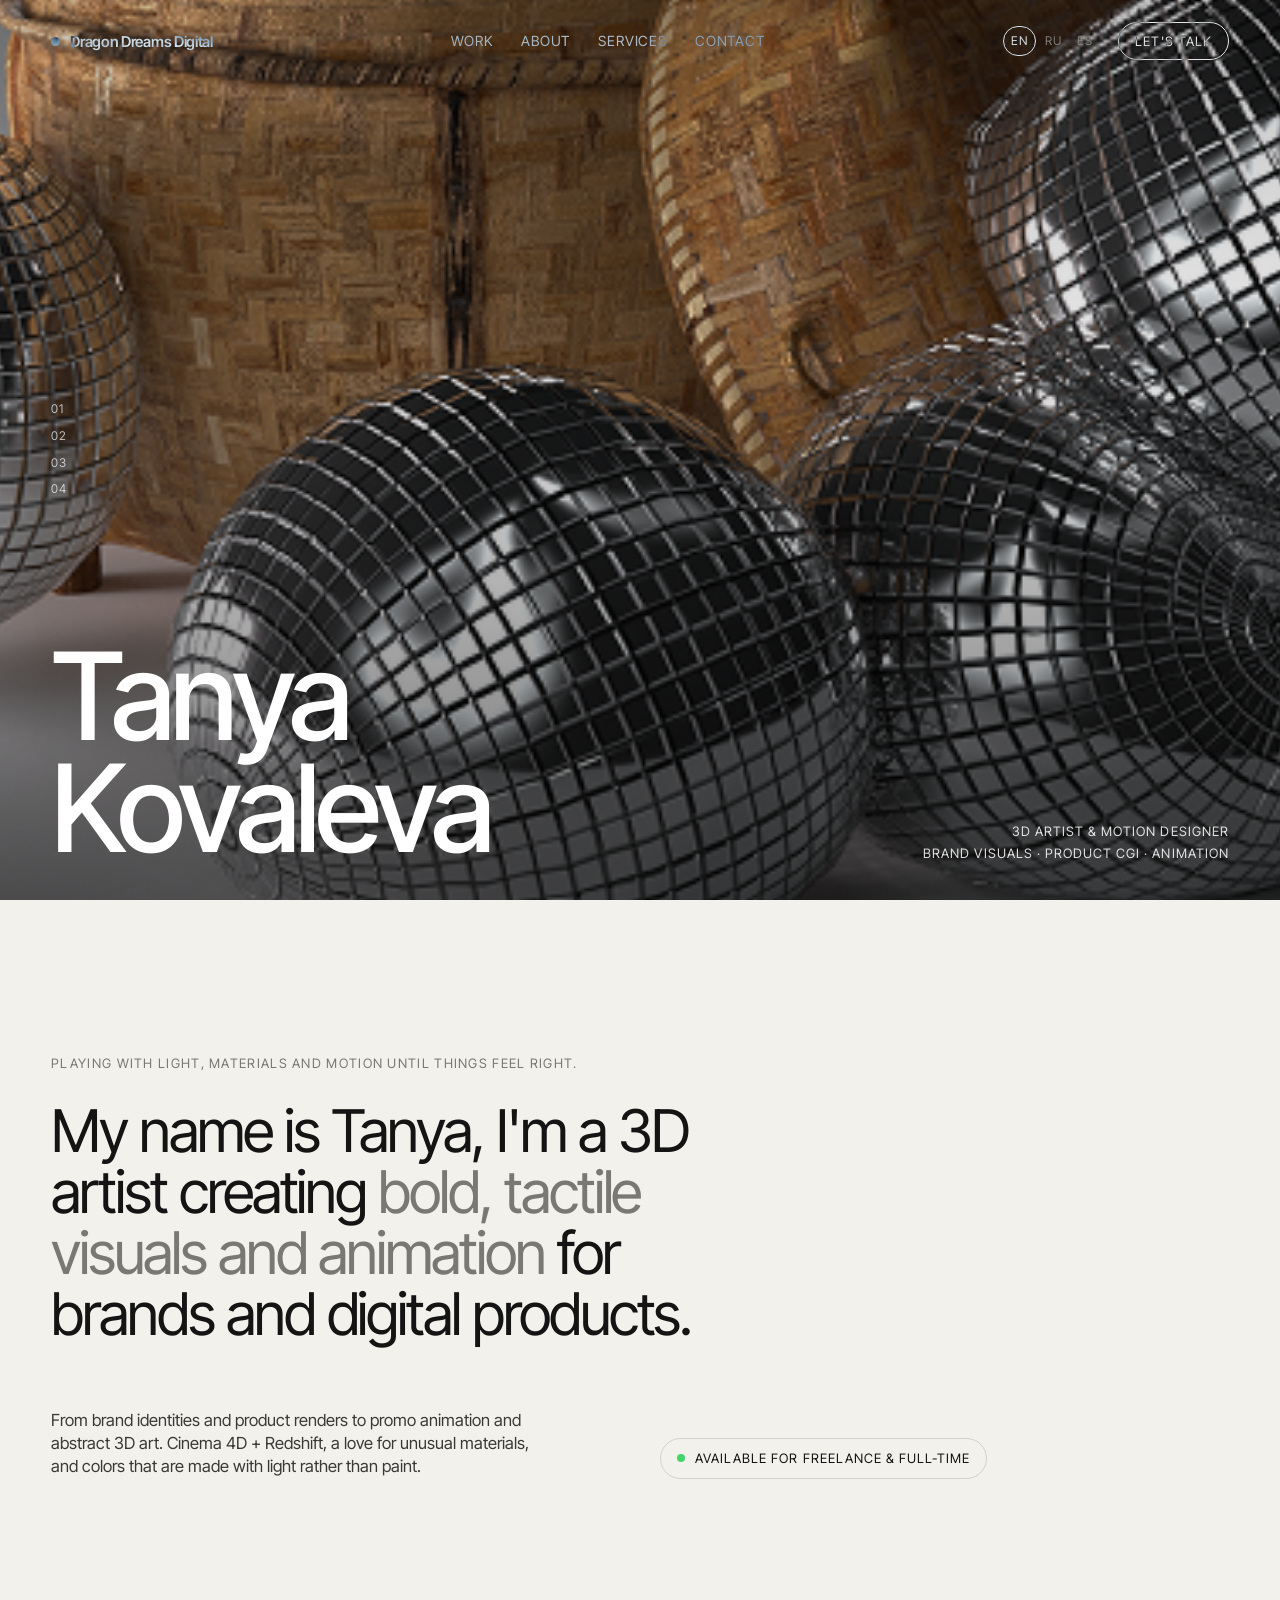
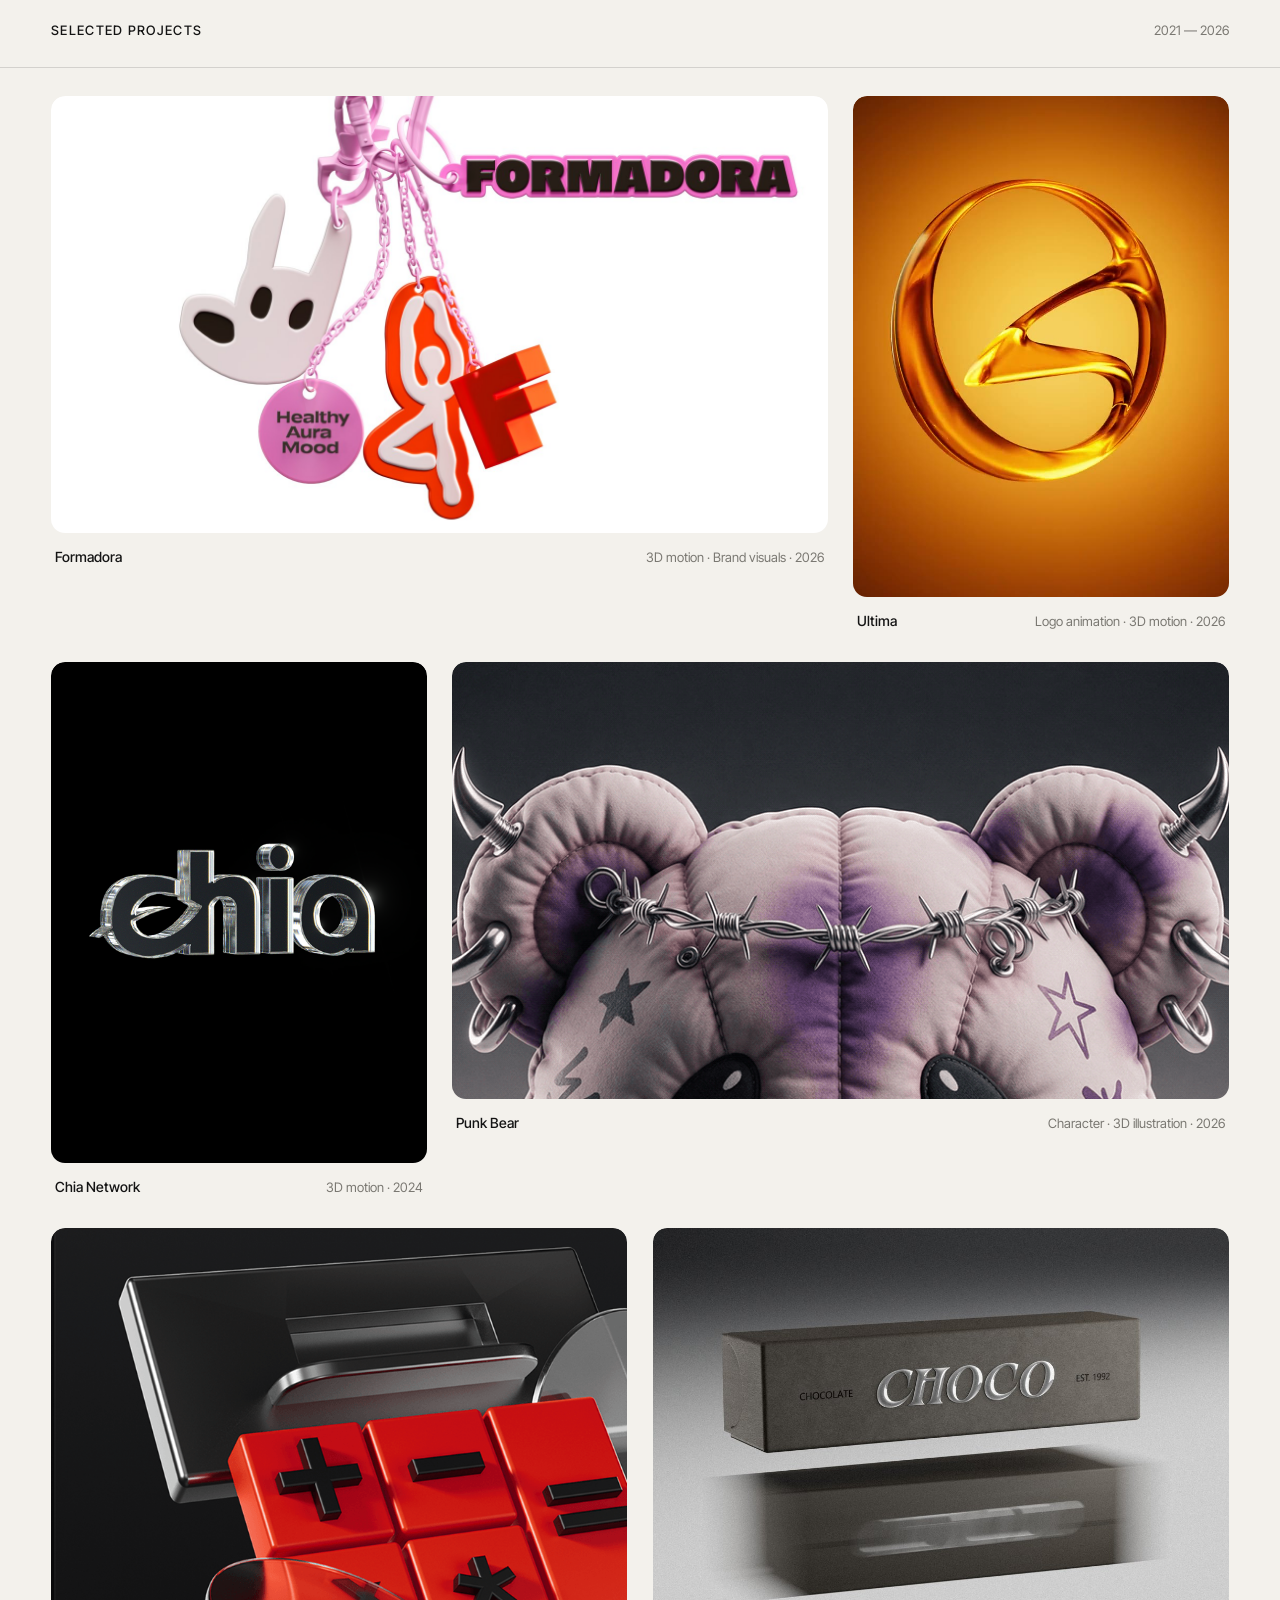
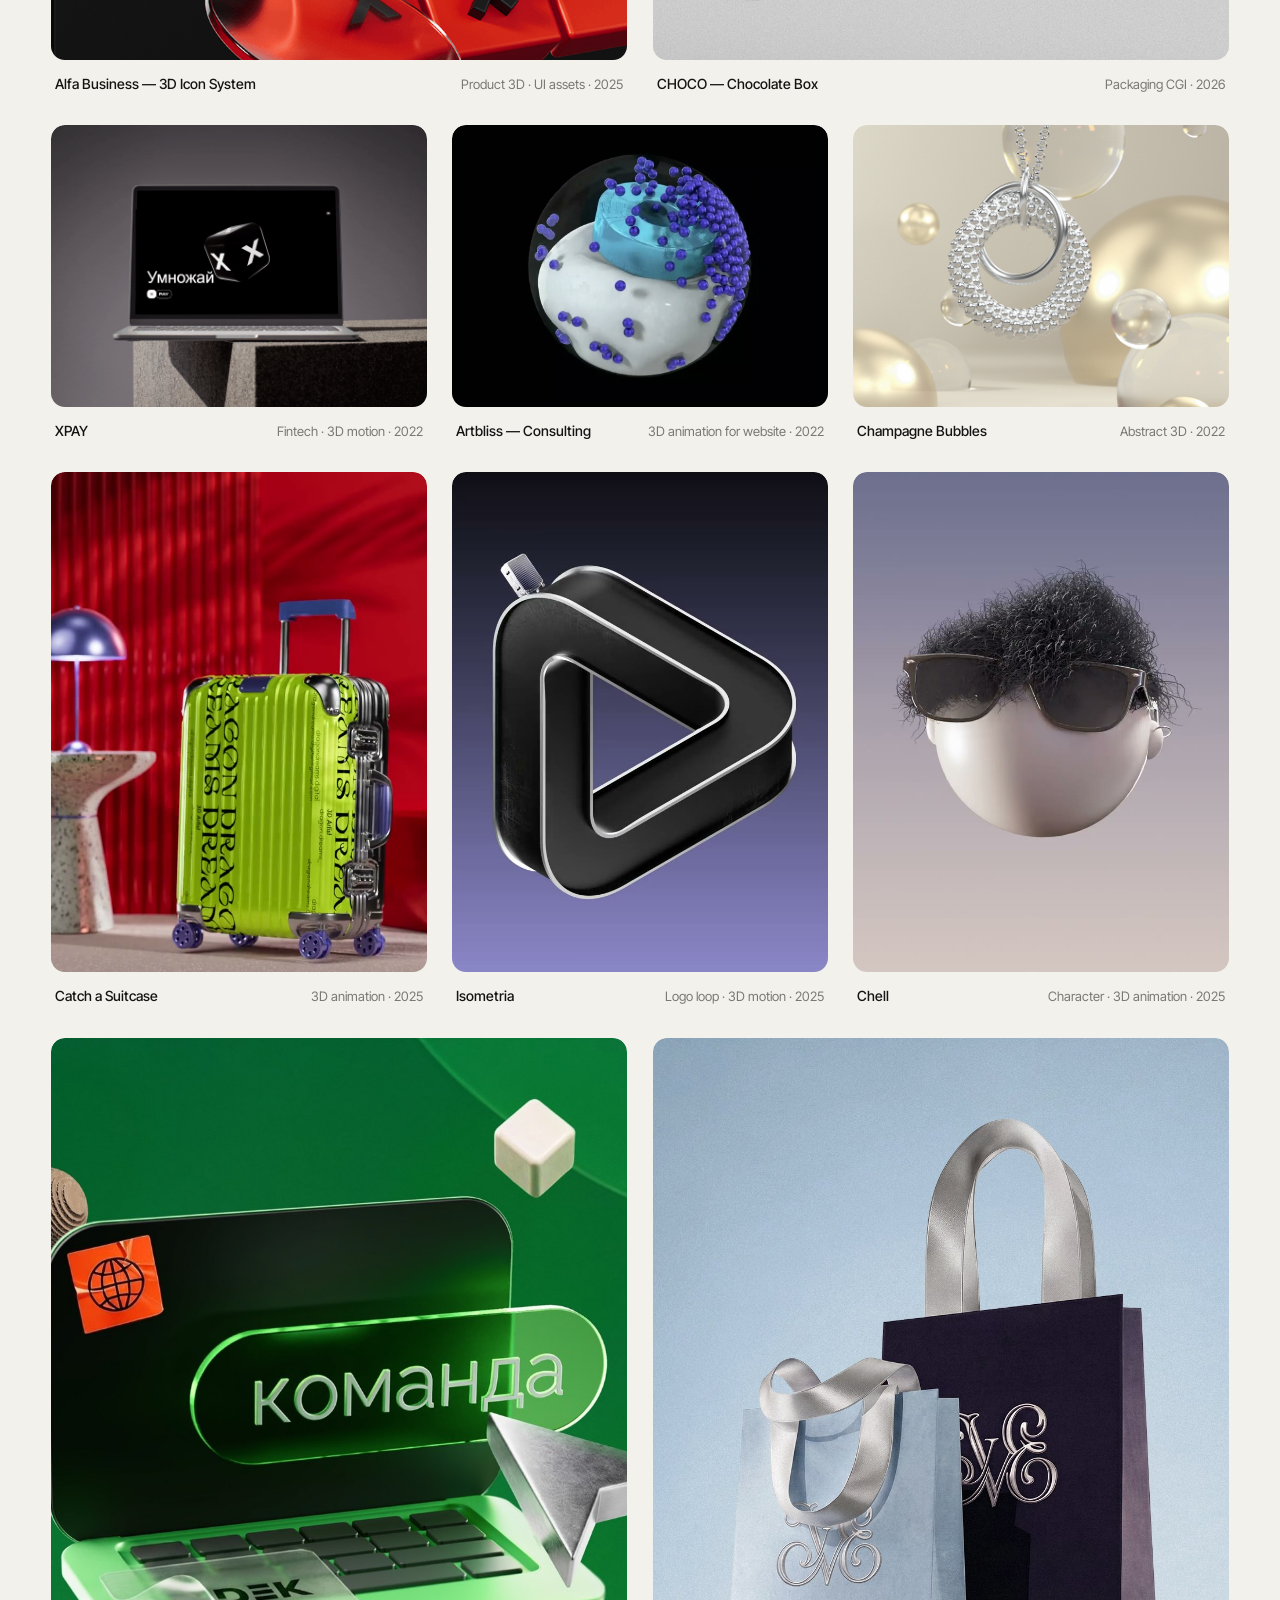
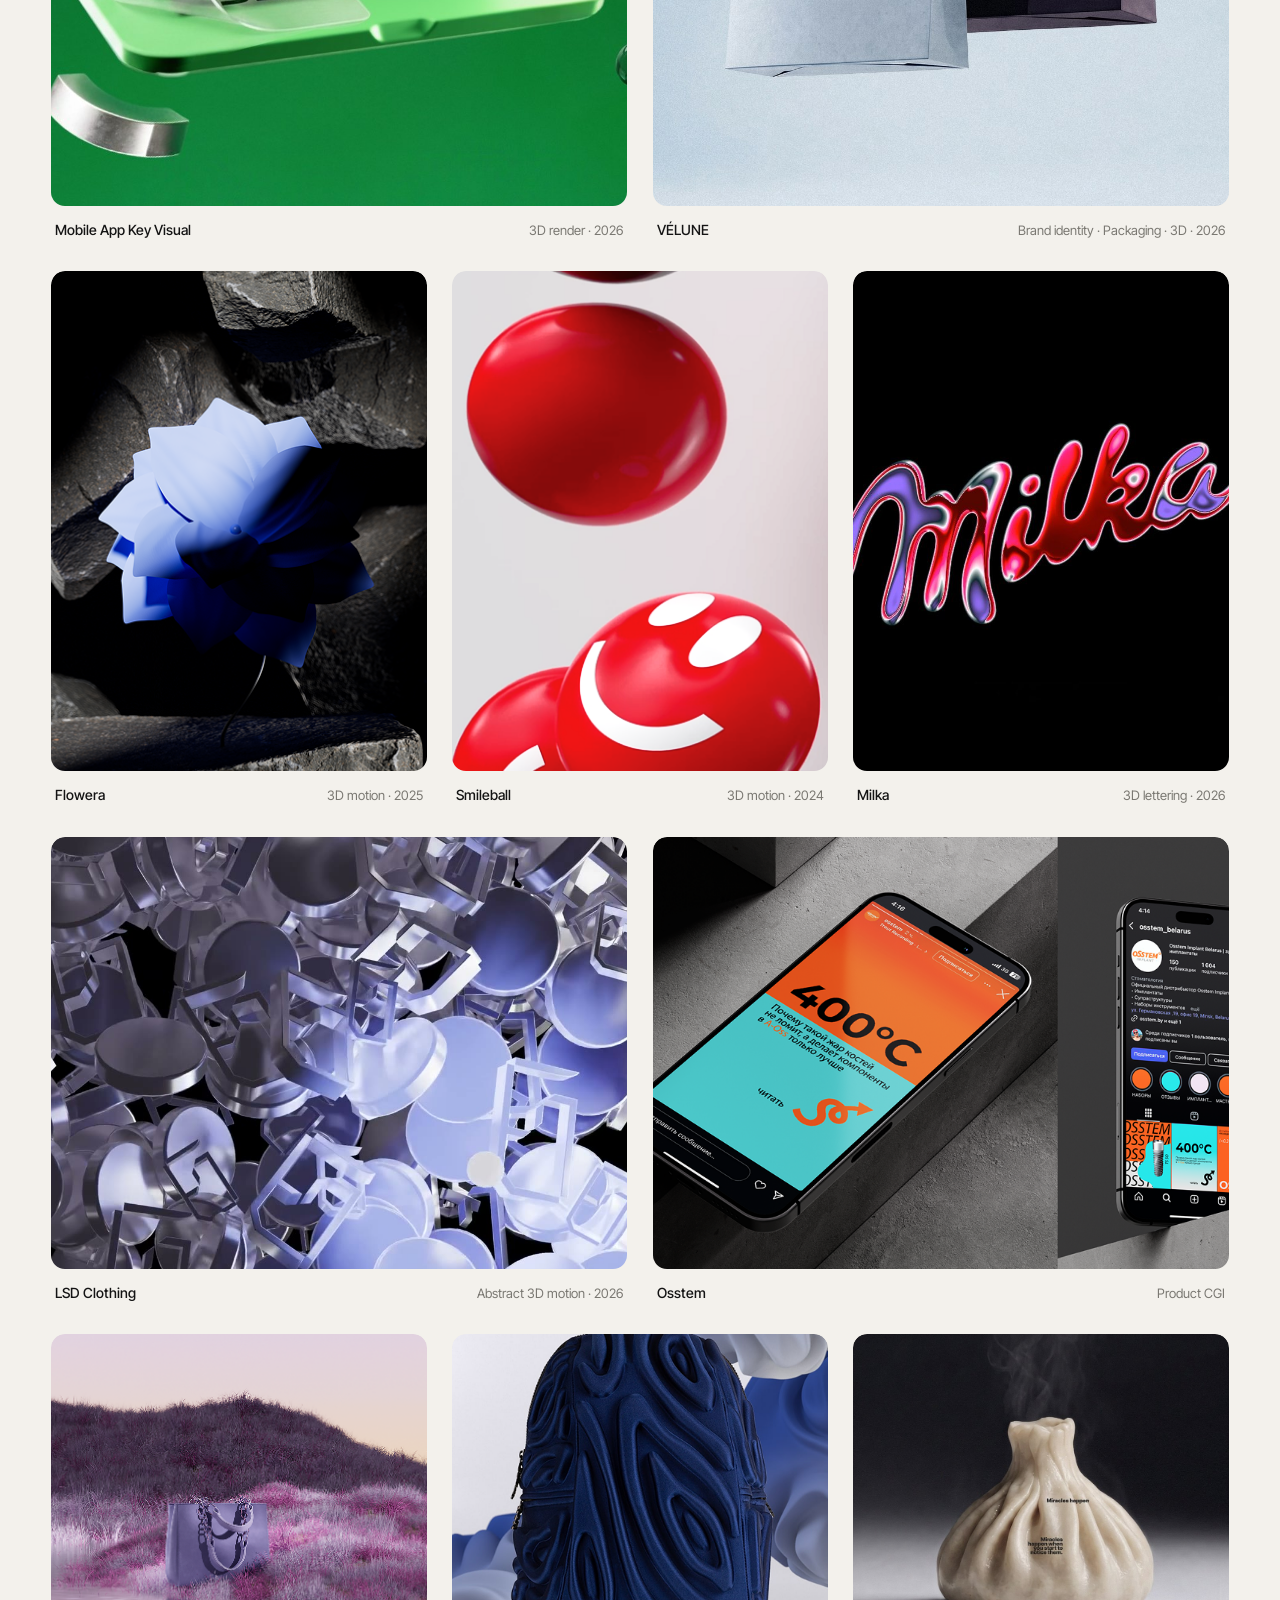
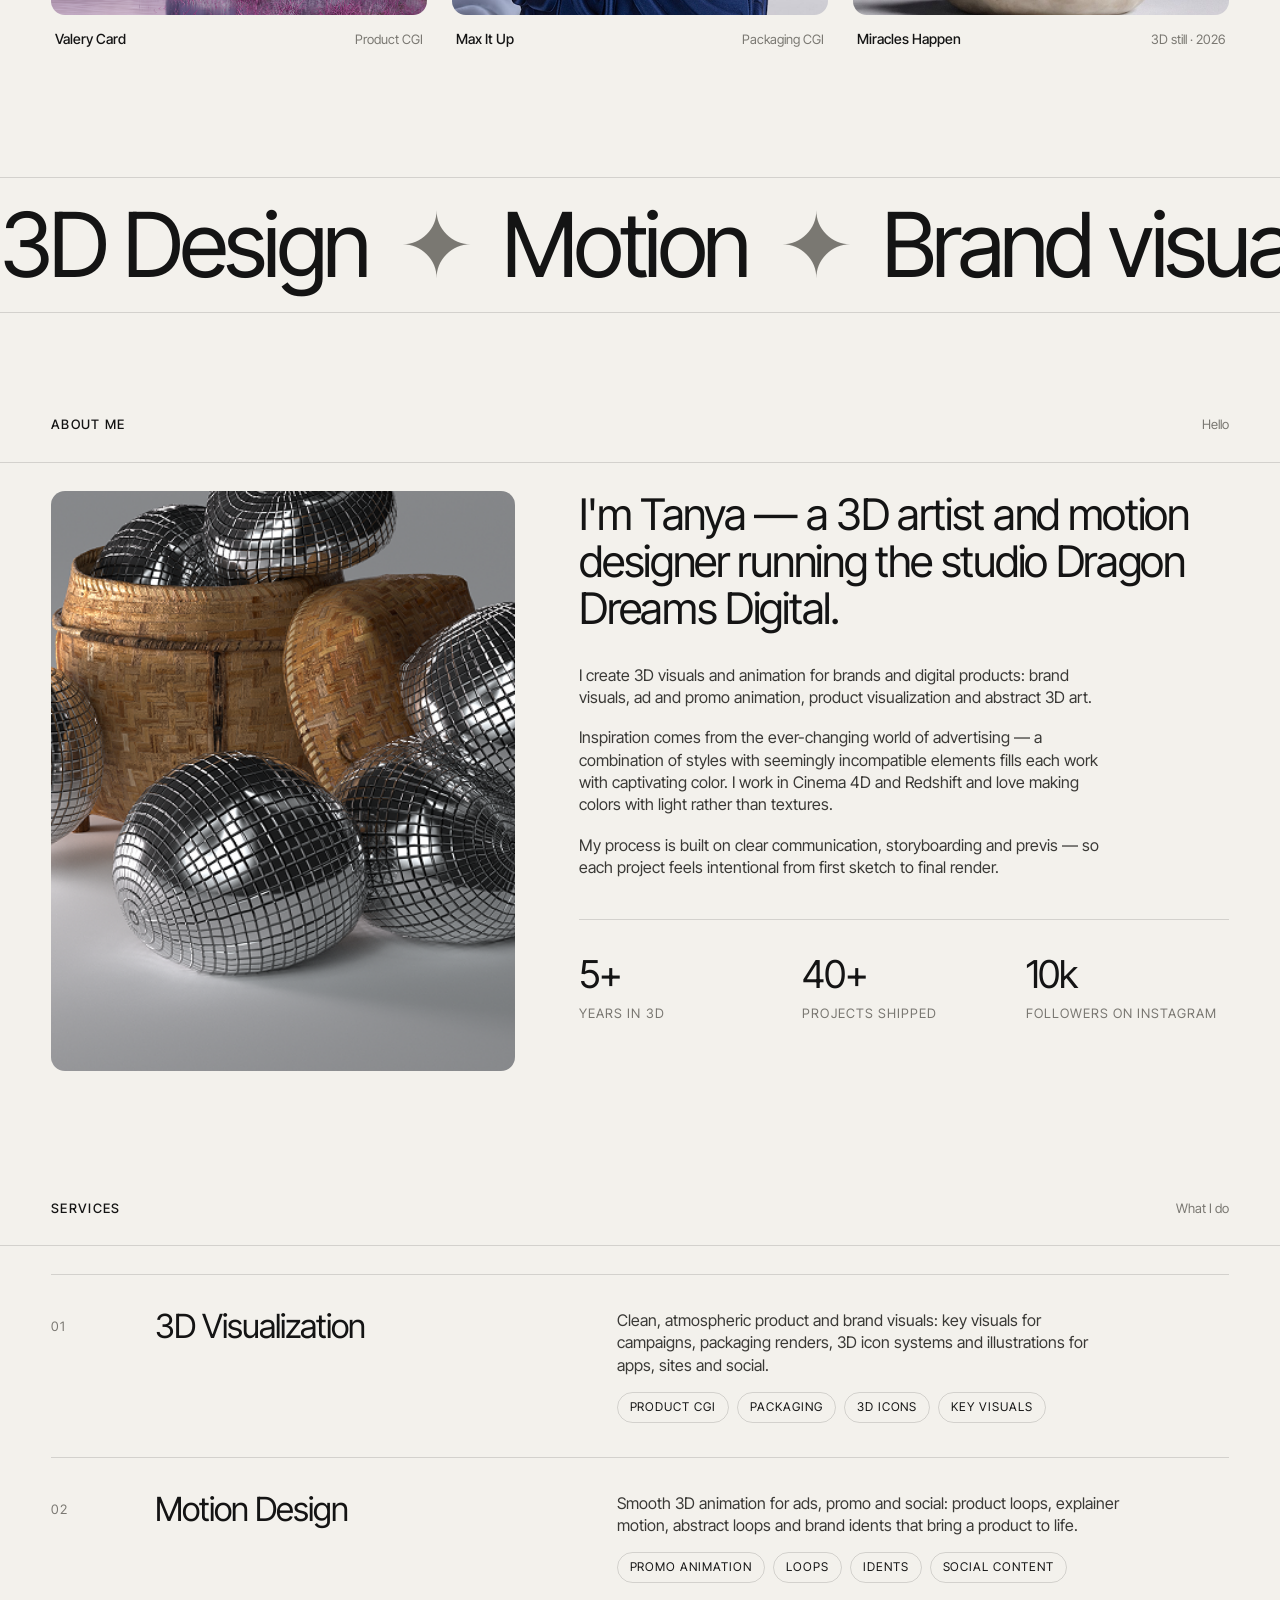
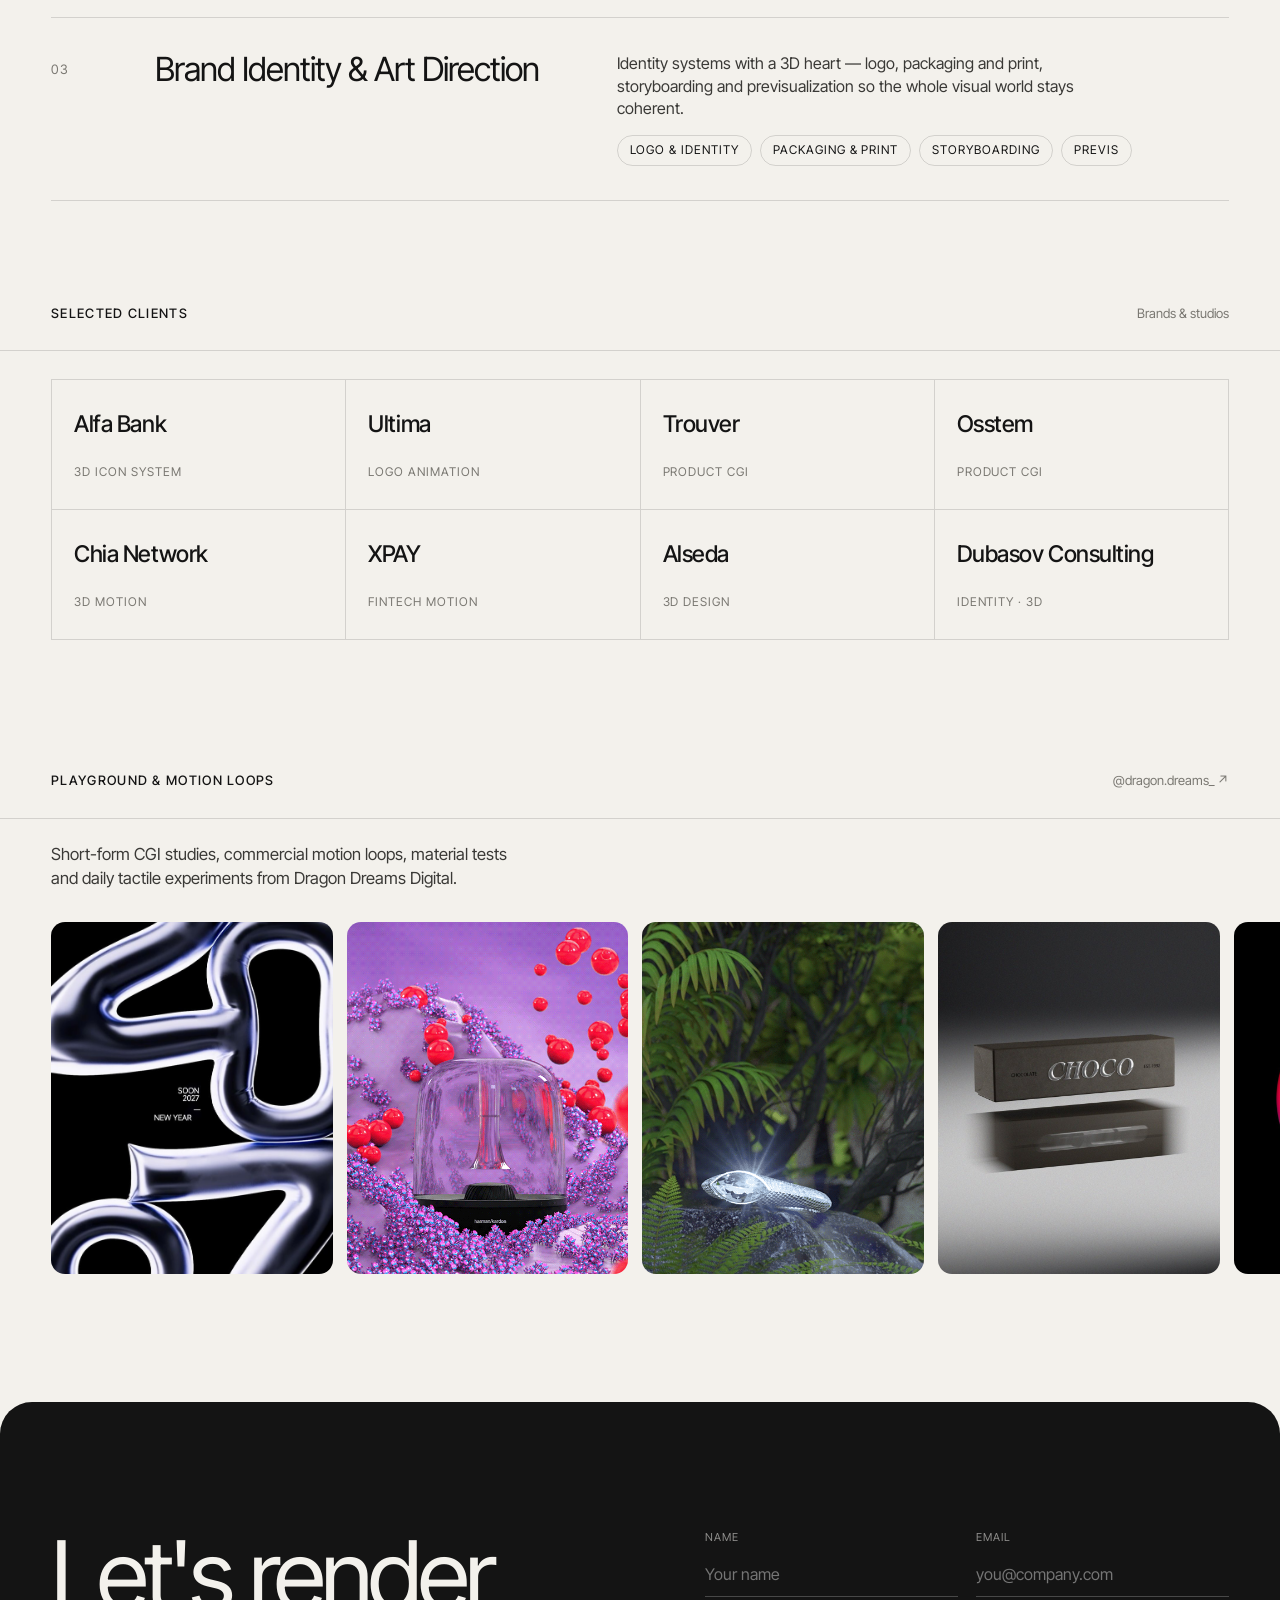
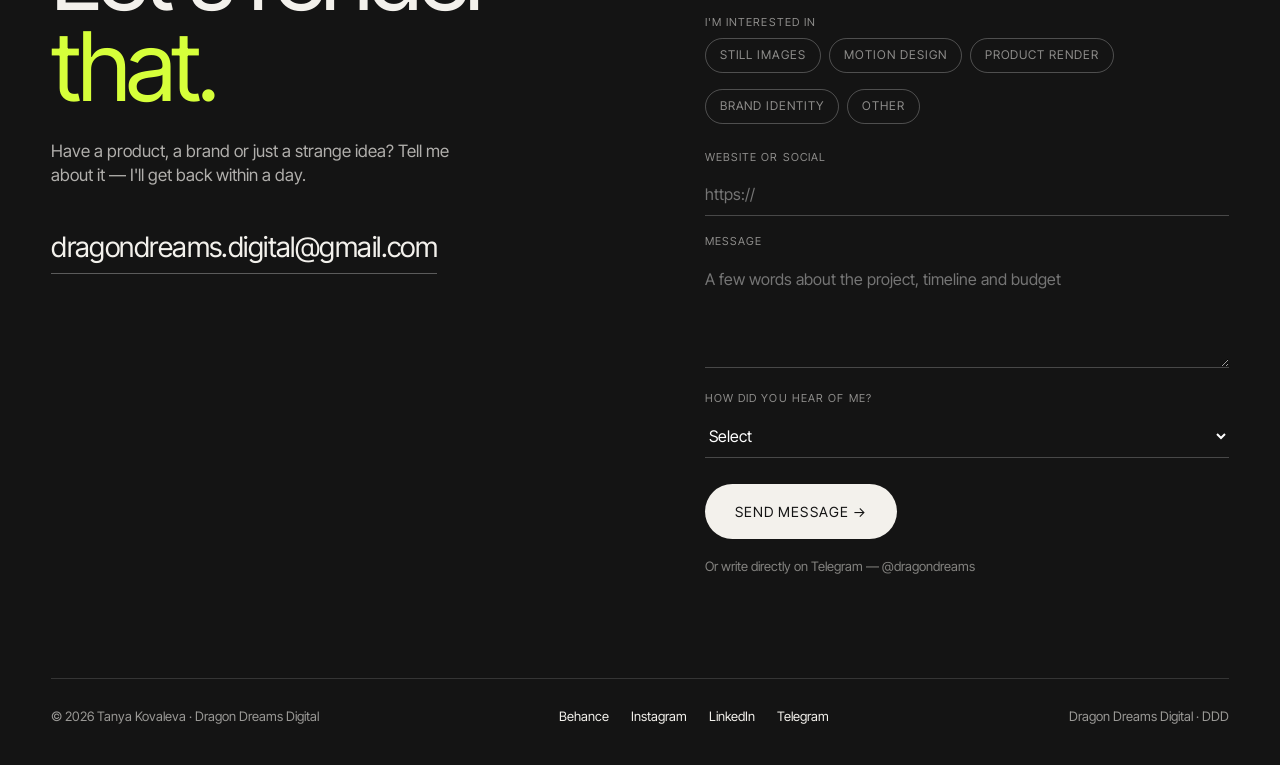
==== commit 0e7a63cb: "Add files via upload" ====
--- a/index.html
+++ b/index.html
@@ -1,713 +1,586 @@
 <!DOCTYPE html>
-<html lang="ru" data-theme="dark" data-accent="intro">
+<html lang="en">
 <head>
-  <meta charset="UTF-8" />
-  <meta name="viewport" content="width=device-width, initial-scale=1.0" />
-  <title>Таня Ковалёва — Senior 3D Motion, Brand &amp; Full-Cycle AI Designer</title>
-  <meta name="description" content="Портфолио Тани Ковалёвой — Senior Multidisciplinary Designer: 3D &amp; Motion, рекламные кампании 360°, масштабные ивенты, брендинг и Full-Cycle AI." />
-  <meta property="og:type" content="website" />
-  <meta property="og:title" content="Таня Ковалёва — Senior 3D Motion, Brand &amp; Full-Cycle AI Designer" />
-  <meta property="og:description" content="Ключевые кейсы: рекламные кампании 360°, масштабные ивенты (Минск · Сочи · Москва), дизайн-системы и Full-Cycle AI." />
-  <meta property="og:image" content="assets/tanya_portrait.jpg" />
-  <link rel="icon" type="image/svg+xml" href="data:image/svg+xml,%3Csvg xmlns='http://www.w3.org/2000/svg' viewBox='0 0 64 64'%3E%3Crect width='64' height='64' rx='16' fill='%23090A0D'/%3E%3Crect x='2' y='2' width='60' height='60' rx='14' fill='none' stroke='%2337E0E3' stroke-width='2.5'/%3E%3Ctext x='32' y='41' text-anchor='middle' font-family='Arial,sans-serif' font-size='26' font-weight='800' fill='%23F5F6F8'%3ETK%3C/text%3E%3C/svg%3E" />
-  <link rel="preconnect" href="https://fonts.googleapis.com" />
-  <link rel="preconnect" href="https://fonts.gstatic.com" crossorigin />
-  <link href="https://fonts.googleapis.com/css2?family=JetBrains+Mono:wght@500;600&family=Manrope:wght@400;500;600;700;800&family=Unbounded:wght@500;600;700&display=swap" rel="stylesheet" />
-  <link rel="stylesheet" href="styles.css" />
+<meta charset="UTF-8">
+<meta name="viewport" content="width=device-width, initial-scale=1.0">
+<title>Tanya Kovaleva — 3D Artist & Motion Designer | Dragon Dreams Digital</title>
+<meta name="description" content="Tanya Kovaleva — freelance 3D artist and motion designer. 3D visuals, product visualization and animation for brands and digital products.">
+<link rel="icon" href="favicon.svg" type="image/svg+xml">
+<link rel="canonical" href="https://dragondreams.digital/">
+<meta property="og:type" content="website">
+<meta property="og:title" content="Tanya Kovaleva — 3D Artist & Motion Designer">
+<meta property="og:description" content="3D visuals, product CGI and animation for brands and digital products. Dragon Dreams Digital.">
+<meta property="og:image" content="https://dragondreams.digital/assets/og.jpg">
+<meta property="og:url" content="https://dragondreams.digital/">
+<meta name="twitter:card" content="summary_large_image">
+<meta name="theme-color" content="#141414">
+<link rel="preconnect" href="https://fonts.googleapis.com">
+<link rel="preconnect" href="https://fonts.gstatic.com" crossorigin>
+<link href="https://fonts.googleapis.com/css2?family=Inter+Tight:wght@300;400;500;600&family=Inter:wght@300;400;500&display=swap" rel="stylesheet">
+<style>
+:root{
+  --bg:#f3f1ec;--fg:#141414;--muted:#7a7872;--line:rgba(20,20,20,.14);
+  --accent:#d6ff3a;--radius:14px;--pad:clamp(20px,4vw,56px);
+  --font:"Inter Tight","Inter",system-ui,-apple-system,Segoe UI,Roboto,sans-serif;
+}
+*{box-sizing:border-box;margin:0;padding:0}
+html{scroll-behavior:smooth}
+body{background:var(--bg);color:var(--fg);font-family:var(--font);font-weight:400;line-height:1.4;-webkit-font-smoothing:antialiased;overflow-x:hidden}
+a{color:inherit;text-decoration:none}
+img,video{display:block;max-width:100%}
+::selection{background:var(--accent);color:#141414}
+
+/* cursor dot */
+.cursor{position:fixed;top:0;left:0;width:10px;height:10px;border-radius:50%;background:var(--fg);pointer-events:none;z-index:9999;transform:translate(-50%,-50%);transition:width .25s,height .25s,background .25s;mix-blend-mode:difference}
+.cursor.big{width:80px;height:80px;background:#fff}
+@media (hover:none){.cursor{display:none}}
+
+/* header */
+.header{position:fixed;top:0;left:0;right:0;z-index:100;display:flex;align-items:center;justify-content:space-between;padding:22px var(--pad);mix-blend-mode:difference;color:#fff}
+.logo{font-weight:600;letter-spacing:-.02em;font-size:15px;display:flex;align-items:center;gap:10px}
+.logo span{display:inline-block;width:9px;height:9px;border-radius:50%;background:currentColor}
+.nav{display:flex;gap:28px;font-size:14px;text-transform:uppercase;letter-spacing:.06em}
+.nav a{position:relative;opacity:.85}
+.nav a::after{content:"";position:absolute;left:0;bottom:-4px;width:100%;height:1px;background:currentColor;transform:scaleX(0);transform-origin:right;transition:transform .35s}
+.nav a:hover::after{transform:scaleX(1);transform-origin:left}
+.hdr-right{display:flex;align-items:center;gap:18px}
+.langs{display:flex;gap:2px;font-size:12px;letter-spacing:.08em}
+.langs button{background:none;border:0;color:inherit;font:inherit;font-size:12px;letter-spacing:.08em;cursor:pointer;padding:6px 7px;opacity:.5;border-radius:999px;transition:.3s}
+.langs button.on{opacity:1;border:1px solid currentColor}
+.langs button:hover{opacity:1}
+.header .cta{font-size:13px;text-transform:uppercase;letter-spacing:.08em;border:1px solid currentColor;border-radius:999px;padding:9px 16px;transition:background .3s,color .3s}
+.header .cta:hover{background:#fff;color:#000}
+@media(max-width:760px){.nav{display:none}.header .cta{display:none}}
+
+/* hero */
+.hero{position:relative;height:100svh;min-height:600px;overflow:hidden;background:#101010;color:#fff}
+.hero video,.hero img{position:absolute;inset:0;width:100%;height:100%;object-fit:cover;opacity:.9;transform:scale(1.01)}
+.hero::after{content:"";position:absolute;inset:0;background:linear-gradient(180deg,rgba(0,0,0,.15) 0%,rgba(0,0,0,0) 40%,rgba(0,0,0,.55) 100%)}
+.hero__bottom{position:absolute;left:0;right:0;bottom:0;z-index:2;padding:0 var(--pad) 36px;display:flex;justify-content:space-between;align-items:flex-end;gap:24px}
+.hero__title{font-size:clamp(44px,9.5vw,150px);line-height:.92;letter-spacing:-.04em;font-weight:500;text-wrap:balance}
+.hero__meta{font-size:13px;text-transform:uppercase;letter-spacing:.08em;opacity:.85;white-space:nowrap;line-height:1.7;text-align:right}
+.hero__nums{position:absolute;top:50%;left:var(--pad);transform:translateY(-50%);display:flex;flex-direction:column;gap:10px;font-size:12px;letter-spacing:.1em;opacity:.7;z-index:2}
+@media(max-width:760px){.hero__bottom{flex-direction:column;align-items:flex-start}.hero__meta{text-align:left}.hero__nums{display:none}}
+
+/* intro */
+.intro{padding:clamp(80px,12vw,160px) var(--pad) clamp(60px,8vw,120px)}
+.intro__kicker{font-size:13px;text-transform:uppercase;letter-spacing:.1em;color:var(--muted);margin-bottom:28px}
+.intro h1{font-size:clamp(30px,4.6vw,72px);line-height:1.04;letter-spacing:-.035em;font-weight:400;max-width:20ch}
+.intro h1 em{font-style:normal;color:var(--muted)}
+.intro__row{display:grid;grid-template-columns:1fr 1fr;gap:40px;margin-top:64px;align-items:end}
+.intro__row p{font-size:clamp(16px,1.3vw,20px);max-width:48ch;color:#3a3936}
+.intro__row .pill{display:inline-flex;align-items:center;gap:10px;font-size:13px;text-transform:uppercase;letter-spacing:.08em;border:1px solid var(--line);border-radius:999px;padding:10px 16px}
+.pill i{width:8px;height:8px;border-radius:50%;background:#45d36b;display:inline-block;animation:pulse 1.6s infinite}
+@keyframes pulse{0%,100%{box-shadow:0 0 0 0 rgba(69,211,107,.6)}70%{box-shadow:0 0 0 8px rgba(69,211,107,0)}}
+@media(max-width:760px){.intro__row{grid-template-columns:1fr;gap:28px}}
+
+/* section head */
+.shead{display:flex;justify-content:space-between;align-items:baseline;padding:0 var(--pad) 28px;border-bottom:1px solid var(--line);margin:0 0 28px}
+.shead h2{font-size:13px;text-transform:uppercase;letter-spacing:.1em;font-weight:500}
+.shead span{font-size:13px;color:var(--muted)}
+
+/* works grid */
+.works{padding:40px 0 20px}
+.grid{display:grid;grid-template-columns:repeat(12,1fr);gap:clamp(14px,2vw,28px);padding:0 var(--pad)}
+.work{position:relative;overflow:hidden;border-radius:var(--radius);background:#e6e3dc;grid-column:span 6}
+.work.w4{grid-column:span 4}
+.work.w8{grid-column:span 8}
+.work.w12{grid-column:span 12}
+.work__media{position:relative;width:100%;aspect-ratio:4/3;overflow:hidden}
+.work.tall .work__media{aspect-ratio:3/4}
+.work.wide .work__media{aspect-ratio:16/9}
+.work.w12 .work__media{aspect-ratio:21/9}
+.work__media img,.work__media video{width:100%;height:100%;object-fit:cover;transform:scale(1.02);transition:transform 1.1s cubic-bezier(.2,.8,.2,1)}
+.work:hover .work__media img,.work:hover .work__media video{transform:scale(1.07)}
+.work__cap{display:flex;justify-content:space-between;align-items:baseline;padding:14px 4px 6px;font-size:14px}
+.work__cap b{font-weight:500}
+.work__cap span{color:var(--muted);font-size:13px}
+.work__tag{position:absolute;top:14px;left:14px;font-size:11px;text-transform:uppercase;letter-spacing:.1em;background:rgba(255,255,255,.85);backdrop-filter:blur(6px);padding:6px 10px;border-radius:999px;opacity:0;transform:translateY(-6px);transition:.4s}
+.work:hover .work__tag{opacity:1;transform:none}
+.work{background:transparent}
+.work .work__media{border-radius:var(--radius)}
+@media(max-width:900px){.work,.work.w4,.work.w8{grid-column:span 6}}
+@media(max-width:600px){.work,.work.w4,.work.w8,.work.w12{grid-column:span 12}.work.w12 .work__media{aspect-ratio:4/3}}
+
+/* reveal */
+.reveal{opacity:0;transform:translateY(28px);transition:opacity .9s ease,transform .9s cubic-bezier(.2,.8,.2,1)}
+.reveal.in{opacity:1;transform:none}
+
+/* marquee */
+.marquee{overflow:hidden;border-top:1px solid var(--line);border-bottom:1px solid var(--line);padding:22px 0;margin:clamp(60px,8vw,120px) 0;white-space:nowrap}
+.marquee__track{display:inline-flex;gap:0;animation:mq 40s linear infinite}
+.marquee__item{font-size:clamp(40px,7vw,110px);letter-spacing:-.04em;font-weight:400;padding-right:.5em;line-height:1}
+.marquee__item i{font-style:normal;color:var(--muted);padding:0 .35em}
+@keyframes mq{to{transform:translateX(-50%)}}
+
+/* about */
+.about{padding:0 var(--pad) clamp(80px,10vw,140px);display:grid;grid-template-columns:5fr 7fr;gap:clamp(30px,5vw,90px);align-items:start}
+.about__img{border-radius:var(--radius);overflow:hidden;aspect-ratio:4/5;position:sticky;top:100px}
+.about__img img{width:100%;height:100%;object-fit:cover}
+.about h2{font-size:clamp(28px,3.4vw,52px);line-height:1.08;letter-spacing:-.03em;font-weight:400;margin-bottom:32px}
+.about p{font-size:clamp(16px,1.25vw,19px);color:#3a3936;margin-bottom:18px;max-width:60ch}
+.about__facts{display:grid;grid-template-columns:repeat(3,1fr);gap:20px;margin-top:40px;padding-top:28px;border-top:1px solid var(--line)}
+.about__facts b{display:block;font-size:clamp(28px,3vw,44px);font-weight:400;letter-spacing:-.03em}
+.about__facts span{font-size:13px;color:var(--muted);text-transform:uppercase;letter-spacing:.08em}
+@media(max-width:900px){.about{grid-template-columns:1fr}.about__img{position:static;max-width:460px}}
+
+/* services */
+.services{padding:0 var(--pad) clamp(60px,8vw,120px)}
+.srv{display:grid;grid-template-columns:80px 1fr 1.4fr;gap:24px;padding:34px 0;border-bottom:1px solid var(--line);align-items:start;transition:padding-left .4s}
+.srv:first-child{border-top:1px solid var(--line)}
+.srv:hover{padding-left:14px}
+.srv .n{font-size:13px;color:var(--muted);letter-spacing:.08em;padding-top:8px}
+.srv h3{font-size:clamp(22px,2.6vw,40px);font-weight:400;letter-spacing:-.03em;line-height:1.05}
+.srv p{font-size:16px;color:#3a3936;max-width:56ch}
+.srv ul{list-style:none;display:flex;flex-wrap:wrap;gap:8px;margin-top:16px}
+.srv li{font-size:12px;text-transform:uppercase;letter-spacing:.08em;border:1px solid var(--line);border-radius:999px;padding:6px 12px}
+@media(max-width:760px){.srv{grid-template-columns:1fr;gap:10px}.srv .n{padding:0}}
+
+/* clients */
+.clients{padding:0 var(--pad) clamp(80px,10vw,140px)}
+.clients__list{display:grid;grid-template-columns:repeat(4,1fr);border-top:1px solid var(--line);border-left:1px solid var(--line)}
+.client{border-right:1px solid var(--line);border-bottom:1px solid var(--line);padding:28px 22px;min-height:130px;display:flex;flex-direction:column;justify-content:space-between;transition:background .35s}
+.client:hover{background:#fff}
+.client b{font-size:clamp(18px,1.8vw,26px);font-weight:500;letter-spacing:-.02em}
+.client span{font-size:12px;color:var(--muted);text-transform:uppercase;letter-spacing:.08em}
+@media(max-width:760px){.clients__list{grid-template-columns:repeat(2,1fr)}}
+
+/* instagram strip */
+.feed{padding:0 0 clamp(80px,10vw,140px)}
+.feed__lead{padding:0 var(--pad);margin:-4px 0 32px;font-size:clamp(16px,1.3vw,20px);color:#3a3936;max-width:56ch}
+.feed__row{display:flex;gap:14px;padding:0 var(--pad);overflow-x:auto;scrollbar-width:none}
+.feed__row::-webkit-scrollbar{display:none}
+.feed__row a{flex:0 0 clamp(200px,22vw,300px);aspect-ratio:4/5;border-radius:var(--radius);overflow:hidden;position:relative}
+.feed__row img,.feed__row video{width:100%;height:100%;object-fit:cover;transition:transform 1s cubic-bezier(.2,.8,.2,1)}
+.feed__row a:hover img,.feed__row a:hover video{transform:scale(1.06)}
+
+/* contact */
+.contact{background:#141414;color:#f3f1ec;padding:clamp(80px,10vw,150px) var(--pad) 40px;border-radius:32px 32px 0 0}
+.contact__top{display:grid;grid-template-columns:1.1fr 1fr;gap:clamp(40px,6vw,100px);align-items:start}
+.contact h2{font-size:clamp(44px,7.5vw,120px);line-height:.95;letter-spacing:-.045em;font-weight:400}
+.contact h2 em{font-style:normal;color:var(--accent)}
+.contact .lead{margin-top:28px;font-size:17px;color:rgba(243,241,236,.7);max-width:44ch}
+.contact .mail{display:inline-block;margin-top:40px;font-size:clamp(20px,2.2vw,32px);letter-spacing:-.02em;border-bottom:1px solid rgba(255,255,255,.3);padding-bottom:6px;transition:border-color .3s}
+.contact .mail:hover{border-color:var(--accent)}
+form{display:grid;gap:18px}
+.f2{display:grid;grid-template-columns:1fr 1fr;gap:18px}
+label{display:block;font-size:11px;text-transform:uppercase;letter-spacing:.1em;color:rgba(243,241,236,.55);margin-bottom:8px}
+input,textarea,select{width:100%;background:transparent;border:0;border-bottom:1px solid rgba(255,255,255,.22);color:#fff;font:inherit;font-size:16px;padding:10px 0;outline:none;border-radius:0;transition:border-color .3s}
+input:focus,textarea:focus,select:focus{border-color:var(--accent)}
+textarea{min-height:110px;resize:vertical}
+select option{color:#000}
+.chips{display:flex;flex-wrap:wrap;gap:8px}
+.chips input{display:none}
+.chips span{display:inline-block;font-size:12px;text-transform:uppercase;letter-spacing:.08em;border:1px solid rgba(255,255,255,.25);border-radius:999px;padding:8px 14px;cursor:pointer;transition:.3s}
+.chips input:checked+span{background:var(--accent);color:#141414;border-color:var(--accent)}
+.btn{display:inline-flex;align-items:center;justify-content:center;gap:12px;background:#f3f1ec;color:#141414;border:0;border-radius:999px;padding:18px 30px;font:inherit;font-size:14px;text-transform:uppercase;letter-spacing:.08em;cursor:pointer;transition:background .3s,transform .3s;margin-top:8px;justify-self:start}
+.btn:hover{background:var(--accent);transform:translateY(-2px)}
+.form-note{font-size:13px;color:rgba(243,241,236,.5)}
+.footer{display:flex;justify-content:space-between;align-items:center;gap:20px;flex-wrap:wrap;margin-top:clamp(70px,8vw,120px);padding-top:28px;border-top:1px solid rgba(255,255,255,.14);font-size:13px;color:rgba(243,241,236,.6)}
+.footer .soc{display:flex;gap:22px}
+.footer .soc a{color:#f3f1ec;transition:color .3s}
+.footer .soc a:hover{color:var(--accent)}
+@media(max-width:900px){.contact__top{grid-template-columns:1fr}.f2{grid-template-columns:1fr}}
+
+/* lightbox */
+.lb{position:fixed;inset:0;background:#0a0a0a;z-index:1000;display:none;align-items:center;justify-content:center;padding:4vw;cursor:zoom-out;overflow:hidden}
+.lb__bg{position:absolute;inset:-10%;width:120%;height:120%;object-fit:cover;filter:blur(50px) brightness(.55);transform:scale(1.1);pointer-events:none}
+#lbInner{position:relative;z-index:1;display:flex;align-items:center;justify-content:center;max-width:100%;max-height:100%}
+.lb.open{display:flex}
+#lbInner img,#lbInner video{max-width:92vw;max-height:92vh;border-radius:12px;object-fit:contain;box-shadow:0 30px 80px rgba(0,0,0,.5)}
+.lb__cap,.lb__x{z-index:2}
+.lb__cap{position:absolute;left:var(--pad);bottom:28px;color:#fff;font-size:14px}
+.lb__cap span{opacity:.6;margin-left:12px}
+.lb__x{position:absolute;top:24px;right:var(--pad);color:#fff;font-size:13px;letter-spacing:.1em;text-transform:uppercase}
+</style>
 </head>
-<body class="mode-slides">
-  <div class="ambient-glow" aria-hidden="true"></div>
-
-  <div class="progress-track" aria-hidden="true">
-    <div class="progress-fill" id="progressFill"></div>
-  </div>
-
-  <!-- Top Navigation -->
-  <header class="topbar">
-    <a href="#slide-1" class="brand-mark" data-goto="0">
-      <div class="brand-monogram">TK</div>
-      <div class="brand-text">
-        <span class="brand-name">Таня Ковалёва</span>
-        <span class="brand-sub">3D Motion · Brand · Full-Cycle AI</span>
+<body>
+<div class="cursor" id="cursor"></div>
+
+<header class="header">
+  <a href="#top" class="logo"><span></span>Dragon Dreams Digital</a>
+  <nav class="nav">
+    <a href="#work" data-i18n="nav_work">Work</a>
+    <a href="#about" data-i18n="nav_about">About</a>
+    <a href="#services" data-i18n="nav_services">Services</a>
+    <a href="#contact" data-i18n="nav_contact">Contact</a>
+  </nav>
+  <div class="hdr-right">
+    <div class="langs"><button data-lang="en" class="on">EN</button><button data-lang="ru">RU</button><button data-lang="es">ES</button></div>
+    <a href="#contact" class="cta" data-i18n="cta">Let's talk</a>
+  </div>
+</header>
+
+<!-- HERO -->
+<section class="hero" id="top">
+  <video autoplay muted loop playsinline poster="assets/diskoball.webp">
+    <source src="assets/discoball.mp4" type="video/mp4">
+  </video>
+  <div class="hero__nums"><span>01</span><span>02</span><span>03</span><span>04</span></div>
+  <div class="hero__bottom">
+    <h1 class="hero__title">Tanya<br>Kovaleva</h1>
+    <div class="hero__meta" data-i18n="hero_meta">3D Artist &amp; Motion Designer<br>Brand visuals · Product CGI · Animation</div>
+  </div>
+</section>
+
+<!-- INTRO -->
+<section class="intro">
+  <div class="intro__kicker reveal" data-i18n="kicker">Playing with light, materials and motion until things feel right.</div>
+  <h1 class="reveal" data-i18n="intro_h">My name is Tanya, I'm a 3D artist creating <em>bold, tactile visuals and animation</em> for brands and digital products.</h1>
+  <div class="intro__row">
+    <p class="reveal" data-i18n="intro_p">From brand identities and product renders to promo animation and abstract 3D art. Cinema 4D + Redshift, a love for unusual materials, and colors that are made with light rather than paint.</p>
+    <div class="reveal"><span class="pill"><i></i><span data-i18n="pill">Available for freelance &amp; full-time</span></span></div>
+  </div>
+</section>
+
+<!-- WORK -->
+<section class="works" id="work">
+  <div class="shead"><h2 data-i18n="sel_proj">Selected projects</h2><span>2021 — 2026</span></div>
+  <div class="grid">
+    <a class="work w8 wide reveal" data-lb="assets/formadora.mp4" data-type="video" href="#">
+      <div class="work__media"><video autoplay muted loop playsinline poster="assets/formadora.jpg"><source src="assets/formadora.mp4" type="video/mp4"></video><span class="work__tag">Play</span></div>
+      <div class="work__cap"><b>Formadora</b><span data-i18n-cap="3D motion · Brand visuals · 2026">3D motion · Brand visuals · 2026</span></div>
+    </a>
+    <a class="work w4 tall reveal" data-lb="assets/ultima.mp4" data-type="video" href="#">
+      <div class="work__media"><video autoplay muted loop playsinline poster="assets/ultima.jpg"><source src="assets/ultima.mp4" type="video/mp4"></video><span class="work__tag">Play</span></div>
+      <div class="work__cap"><b>Ultima</b><span data-i18n-cap="Logo animation · 3D motion · 2026">Logo animation · 3D motion · 2026</span></div>
+    </a>
+
+    <a class="work w4 tall reveal" data-lb="assets/chia.mp4" data-type="video" href="#">
+      <div class="work__media"><video autoplay muted loop playsinline poster="assets/chia.webp"><source src="assets/chia.mp4" type="video/mp4"></video><span class="work__tag">Play</span></div>
+      <div class="work__cap"><b>Chia Network</b><span data-i18n-cap="3D motion · 2024">3D motion · 2024</span></div>
+    </a>
+    <a class="work w8 wide reveal" href="https://www.behance.net/gallery/258458487/Punk-bear" target="_blank" rel="noopener">
+      <div class="work__media"><img src="assets/punkbear.png" alt="Punk bear"><span class="work__tag">Behance ↗</span></div>
+      <div class="work__cap"><b>Punk Bear</b><span data-i18n-cap="Character · 3D illustration · 2026">Character · 3D illustration · 2026</span></div>
+    </a>
+
+    <a class="work w6 reveal" href="https://www.behance.net/gallery/258153895/3D-Icon-System-for-Alfa-Business" target="_blank" rel="noopener">
+      <div class="work__media"><img src="assets/alfa-icons.png" alt="3D Icon System for Alfa Business"><span class="work__tag">Behance ↗</span></div>
+      <div class="work__cap"><b>Alfa Business — 3D Icon System</b><span data-i18n-cap="Product 3D · UI assets · 2025">Product 3D · UI assets · 2025</span></div>
+    </a>
+    <a class="work w6 reveal" data-lb="assets/choco-dark.jpg" href="#">
+      <div class="work__media"><img src="assets/choco-dark.jpg" alt="CHOCO — chocolate box 3D visualization"><span class="work__tag">View</span></div>
+      <div class="work__cap"><b>CHOCO — Chocolate Box</b><span data-i18n-cap="Packaging CGI · 2026">Packaging CGI · 2026</span></div>
+    </a>
+
+    <a class="work w4 reveal" href="https://www.behance.net/gallery/246485237/XPAY" target="_blank" rel="noopener">
+      <div class="work__media"><img src="assets/xpay.gif" alt="XPAY"><span class="work__tag">Behance ↗</span></div>
+      <div class="work__cap"><b>XPAY</b><span data-i18n-cap="Fintech · 3D motion · 2022">Fintech · 3D motion · 2022</span></div>
+    </a>
+    <a class="work w4 reveal" href="https://artbliss.eu/consulting#page5" target="_blank" rel="noopener">
+      <div class="work__media"><video autoplay muted loop playsinline poster="assets/artbliss.jpg"><source src="assets/artbliss.mp4" type="video/mp4"></video><span class="work__tag">Artbliss ↗</span></div>
+      <div class="work__cap"><b>Artbliss — Consulting</b><span data-i18n-cap="3D animation for website · 2022">3D animation for website · 2022</span></div>
+    </a>
+    <a class="work w4 reveal" href="https://www.behance.net/gallery/147829189/Champagne-bubbles" target="_blank" rel="noopener">
+      <div class="work__media"><img src="assets/champagne.png" alt="Champagne bubbles"><span class="work__tag">Behance ↗</span></div>
+      <div class="work__cap"><b>Champagne Bubbles</b><span data-i18n-cap="Abstract 3D · 2022">Abstract 3D · 2022</span></div>
+    </a>
+
+    <a class="work w4 tall reveal" data-lb="assets/suitcase_ddd.mp4" data-type="video" href="#">
+      <div class="work__media"><video autoplay muted loop playsinline poster="assets/suitcase_ddd.jpg"><source src="assets/suitcase_ddd.mp4" type="video/mp4"></video><span class="work__tag">Play</span></div>
+      <div class="work__cap"><b>Catch a Suitcase</b><span data-i18n-cap="3D animation · 2025">3D animation · 2025</span></div>
+    </a>
+    <a class="work w4 tall reveal" data-lb="assets/isometria.mp4" data-type="video" href="#">
+      <div class="work__media"><video autoplay muted loop playsinline poster="assets/isometria.jpg"><source src="assets/isometria.mp4" type="video/mp4"></video><span class="work__tag">Play</span></div>
+      <div class="work__cap"><b>Isometria</b><span data-i18n-cap="Logo loop · 3D motion · 2025">Logo loop · 3D motion · 2025</span></div>
+    </a>
+    <a class="work w4 tall reveal" data-lb="assets/chell.mp4" data-type="video" href="#">
+      <div class="work__media"><video autoplay muted loop playsinline poster="assets/chell.jpg"><source src="assets/chell.mp4" type="video/mp4"></video><span class="work__tag">Play</span></div>
+      <div class="work__cap"><b>Chell</b><span data-i18n-cap="Character · 3D animation · 2025">Character · 3D animation · 2025</span></div>
+    </a>
+
+    <a class="work w6 tall reveal" data-lb="assets/ig-komanda.jpg" href="#">
+      <div class="work__media"><img src="assets/ig-komanda.jpg" alt="3D render for mobile app"><span class="work__tag">View</span></div>
+      <div class="work__cap"><b>Mobile App Key Visual</b><span data-i18n-cap="3D render · 2026">3D render · 2026</span></div>
+    </a>
+    <a class="work w6 tall reveal" href="https://www.behance.net/gallery/258448937/VELUNE-Brand-Identity-Pac-Design-3D-Visualization" target="_blank" rel="noopener">
+      <div class="work__media"><img src="assets/velune-bags.jpg" alt="VÉLUNE — brand identity, packaging & 3D visualization"><span class="work__tag">Behance ↗</span></div>
+      <div class="work__cap"><b>VÉLUNE</b><span data-i18n-cap="Brand identity · Packaging · 3D · 2026">Brand identity · Packaging · 3D · 2026</span></div>
+    </a>
+
+    <a class="work w4 tall reveal" data-lb="assets/flowera_2025.mp4" data-type="video" href="#">
+      <div class="work__media"><video autoplay muted loop playsinline poster="assets/flowera.webp"><source src="assets/flowera_2025.mp4" type="video/mp4"></video><span class="work__tag">Play</span></div>
+      <div class="work__cap"><b>Flowera</b><span data-i18n-cap="3D motion · 2025">3D motion · 2025</span></div>
+    </a>
+    <a class="work w4 tall reveal" data-lb="assets/smileball_2024.mp4" data-type="video" href="#">
+      <div class="work__media"><video autoplay muted loop playsinline poster="assets/smileball.webp"><source src="assets/smileball_2024.mp4" type="video/mp4"></video><span class="work__tag">Play</span></div>
+      <div class="work__cap"><b>Smileball</b><span data-i18n-cap="3D motion · 2024">3D motion · 2024</span></div>
+    </a>
+    <a class="work w4 tall reveal" data-lb="assets/ig-milka.jpg" href="#">
+      <div class="work__media"><img src="assets/ig-milka.jpg" alt="Milka 3D lettering"><span class="work__tag">View</span></div>
+      <div class="work__cap"><b>Milka</b><span data-i18n-cap="3D lettering · 2026">3D lettering · 2026</span></div>
+    </a>
+
+    <a class="work w6 reveal" data-lb="assets/lsd.mp4" data-type="video" href="#">
+      <div class="work__media"><video autoplay muted loop playsinline poster="assets/lsd.jpg"><source src="assets/lsd.mp4" type="video/mp4"></video><span class="work__tag">Play</span></div>
+      <div class="work__cap"><b>LSD Clothing</b><span data-i18n-cap="Abstract 3D motion · 2026">Abstract 3D motion · 2026</span></div>
+    </a>
+    <a class="work w6 reveal" data-lb="assets/Osstem.webp" href="#">
+      <div class="work__media"><img src="assets/Osstem.webp" alt="Osstem"><span class="work__tag">View</span></div>
+      <div class="work__cap"><b>Osstem</b><span data-i18n-cap="Product CGI">Product CGI</span></div>
+    </a>
+
+    <a class="work w4 reveal" data-lb="assets/Valery-kard.webp" href="#">
+      <div class="work__media"><img src="assets/Valery-kard.webp" alt="Valery card"><span class="work__tag">View</span></div>
+      <div class="work__cap"><b>Valery Card</b><span data-i18n-cap="Product CGI">Product CGI</span></div>
+    </a>
+    <a class="work w4 reveal" data-lb="assets/max-it-up.webp" href="#">
+      <div class="work__media"><img src="assets/max-it-up.webp" alt="Max it up"><span class="work__tag">View</span></div>
+      <div class="work__cap"><b>Max It Up</b><span data-i18n-cap="Packaging CGI">Packaging CGI</span></div>
+    </a>
+    <a class="work w4 reveal" data-lb="assets/ig-miracle.jpg" href="#">
+      <div class="work__media"><img src="assets/ig-miracle.jpg" alt="Miracles happen"><span class="work__tag">View</span></div>
+      <div class="work__cap"><b>Miracles Happen</b><span data-i18n-cap="3D still · 2026">3D still · 2026</span></div>
+    </a>
+  </div>
+</section>
+
+<div class="marquee" aria-hidden="true">
+  <div class="marquee__track" id="mq">
+    <div class="marquee__item">3D Design<i>✦</i>Motion<i>✦</i>Brand visuals<i>✦</i>Product CGI<i>✦</i>Art direction<i>✦</i></div>
+    <div class="marquee__item">3D Design<i>✦</i>Motion<i>✦</i>Brand visuals<i>✦</i>Product CGI<i>✦</i>Art direction<i>✦</i></div>
+  </div>
+</div>
+
+<!-- ABOUT -->
+<section id="about">
+  <div class="shead"><h2 data-i18n="about_h">About me</h2><span data-i18n="about_s">Hello</span></div>
+  <div class="about">
+    <div class="about__img reveal"><img src="assets/diskoball.webp" alt="Tanya Kovaleva — Dragon Dreams Digital"></div>
+    <div>
+      <h2 class="reveal" data-i18n="about_t">I'm Tanya — a 3D artist and motion designer running the studio Dragon Dreams Digital.</h2>
+      <p class="reveal" data-i18n="about_p1">I create 3D visuals and animation for brands and digital products: brand visuals, ad and promo animation, product visualization and abstract 3D art.</p>
+      <p class="reveal" data-i18n="about_p2">Inspiration comes from the ever-changing world of advertising — a combination of styles with seemingly incompatible elements fills each work with captivating color. I work in Cinema 4D and Redshift and love making colors with light rather than textures.</p>
+      <p class="reveal" data-i18n="about_p3">My process is built on clear communication, storyboarding and previs — so each project feels intentional from first sketch to final render.</p>
+      <div class="about__facts reveal">
+        <div><b>5+</b><span data-i18n="f1">years in 3D</span></div>
+        <div><b>40+</b><span data-i18n="f2">projects shipped</span></div>
+        <div><b>10k</b><span data-i18n="f3">followers on Instagram</span></div>
       </div>
-    </a>
-
-    <nav class="chapter-nav" aria-label="Разделы презентации">
-      <button class="chapter-btn active" data-chapter="intro" data-goto="0">00 · Обо мне</button>
-      <button class="chapter-btn" data-chapter="alfa" data-goto="1">01 · Кампании 360°</button>
-      <button class="chapter-btn" data-chapter="events" data-goto="4">02 · Масштабные ивенты</button>
-      <button class="chapter-btn" data-chapter="osstem" data-goto="7">03 · Брендинг Osstem</button>
-      <button class="chapter-btn" data-chapter="outro" data-goto="9">Контакты</button>
-    </nav>
-
-    <div class="topbar-actions">
-      <div class="mode-switch" role="group" aria-label="Режим просмотра">
-        <button class="mode-btn active" id="btnModeSlides" title="Режим презентации по слайдам">Слайды</button>
-        <button class="mode-btn" id="btnModeScroll" title="Вертикальный скролл всех слайдов">Лонгрид</button>
+    </div>
+  </div>
+</section>
+
+<!-- SERVICES -->
+<section id="services">
+  <div class="shead"><h2 data-i18n="srv_h">Services</h2><span data-i18n="srv_s">What I do</span></div>
+  <div class="services">
+    <div class="srv reveal">
+      <div class="n">01</div>
+      <h3 data-i18n="s1h">3D Visualization</h3>
+      <div><p data-i18n="s1p">Clean, atmospheric product and brand visuals: key visuals for campaigns, packaging renders, 3D icon systems and illustrations for apps, sites and social.</p>
+        <ul data-i18n="s1l"><li>Product CGI</li><li>Packaging</li><li>3D icons</li><li>Key visuals</li></ul></div>
+    </div>
+    <div class="srv reveal">
+      <div class="n">02</div>
+      <h3 data-i18n="s2h">Motion Design</h3>
+      <div><p data-i18n="s2p">Smooth 3D animation for ads, promo and social: product loops, explainer motion, abstract loops and brand idents that bring a product to life.</p>
+        <ul data-i18n="s2l"><li>Promo animation</li><li>Loops</li><li>Idents</li><li>Social content</li></ul></div>
+    </div>
+    <div class="srv reveal">
+      <div class="n">03</div>
+      <h3 data-i18n="s3h">Brand Identity &amp; Art Direction</h3>
+      <div><p data-i18n="s3p">Identity systems with a 3D heart — logo, packaging and print, storyboarding and previsualization so the whole visual world stays coherent.</p>
+        <ul data-i18n="s3l"><li>Logo &amp; identity</li><li>Packaging &amp; print</li><li>Storyboarding</li><li>Previs</li></ul></div>
+    </div>
+  </div>
+</section>
+
+<!-- CLIENTS -->
+<section>
+  <div class="shead"><h2 data-i18n="cl_h">Selected clients</h2><span data-i18n="cl_s">Brands &amp; studios</span></div>
+  <div class="clients">
+    <div class="clients__list">
+      <div class="client reveal"><b>Alfa Bank</b><span data-i18n-cap="3D icon system">3D icon system</span></div>
+      <div class="client reveal"><b>Ultima</b><span data-i18n-cap="Logo animation">Logo animation</span></div>
+      <div class="client reveal"><b>Trouver</b><span data-i18n-cap="Product CGI">Product CGI</span></div>
+      <div class="client reveal"><b>Osstem</b><span data-i18n-cap="Product CGI">Product CGI</span></div>
+      <div class="client reveal"><b>Chia Network</b><span data-i18n-cap="3D motion">3D motion</span></div>
+      <div class="client reveal"><b>XPAY</b><span data-i18n-cap="Fintech motion">Fintech motion</span></div>
+      <div class="client reveal"><b>Alseda</b><span data-i18n-cap="3D design">3D design</span></div>
+      <div class="client reveal"><b>Dubasov Consulting</b><span data-i18n-cap="Identity · 3D">Identity · 3D</span></div>
+    </div>
+  </div>
+</section>
+
+<!-- FEED -->
+<section class="feed">
+  <div class="shead"><h2 data-i18n="feed_h">Playground &amp; Motion Loops</h2><a href="https://www.instagram.com/dragon.dreams_" target="_blank" rel="noopener"><span>@dragon.dreams_ ↗</span></a></div>
+  <p class="feed__lead reveal" data-i18n="feed_p">Short-form CGI studies, commercial motion loops, material tests and daily tactile experiments from Dragon Dreams Digital.</p>
+  <div class="feed__row">
+    <a href="https://www.instagram.com/dragon.dreams_" target="_blank" rel="noopener"><img src="assets/ig-2027.jpg" alt=""></a>
+    <a href="https://www.instagram.com/dragon.dreams_" target="_blank" rel="noopener"><img src="assets/crystal.png" alt=""></a>
+    <a href="https://www.instagram.com/dragon.dreams_" target="_blank" rel="noopener"><img src="assets/tropical.png" alt=""></a>
+    <a href="https://www.instagram.com/dragon.dreams_" target="_blank" rel="noopener"><img src="assets/ig-choco.jpg" alt=""></a>
+    <a href="https://www.instagram.com/dragon.dreams_" target="_blank" rel="noopener"><img src="assets/ig-whiteball.jpg" alt=""></a>
+    <a href="https://www.instagram.com/dragon.dreams_" target="_blank" rel="noopener"><img src="assets/ig-punkbear.jpg" alt=""></a>
+    <a href="https://www.instagram.com/dragon.dreams_" target="_blank" rel="noopener"><img src="assets/choco-light.jpg" alt=""></a>
+    <a href="https://www.instagram.com/dragon.dreams_" target="_blank" rel="noopener"><img src="assets/ig-suitcase.jpg" alt=""></a>
+    <a href="https://www.instagram.com/dragon.dreams_" target="_blank" rel="noopener"><img src="assets/be-happy.webp" alt=""></a>
+    <a href="https://www.instagram.com/dragon.dreams_" target="_blank" rel="noopener"><img src="assets/haliky.webp" alt=""></a>
+    <a href="https://www.instagram.com/dragon.dreams_" target="_blank" rel="noopener"><img src="assets/Bohoann.webp" alt=""></a>
+    <a href="https://www.instagram.com/dragon.dreams_" target="_blank" rel="noopener"><img src="assets/eat-sleep.webp" alt=""></a>
+  </div>
+</section>
+
+<!-- CONTACT -->
+<section class="contact" id="contact">
+  <div class="contact__top">
+    <div>
+      <h2 class="reveal" data-i18n="c_h">Let's render <em>that.</em></h2>
+      <p class="lead reveal" data-i18n="c_p">Have a product, a brand or just a strange idea? Tell me about it — I'll get back within a day.</p>
+      <a class="mail reveal" href="mailto:dragondreams.digital@gmail.com">dragondreams.digital@gmail.com</a>
+    </div>
+    <form action="https://formsubmit.co/dragondreams.digital@gmail.com" method="POST" class="reveal">
+      <input type="hidden" name="_subject" value="New inquiry from dragondreams.digital">
+      <input type="hidden" name="_captcha" value="false">
+      <div class="f2">
+        <div><label data-i18n="l_name">Name</label><input type="text" name="name" required placeholder="Your name" data-i18n-ph="ph_name"></div>
+        <div><label data-i18n="l_email">Email</label><input type="email" name="email" required placeholder="you@company.com"></div>
       </div>
-
-      <button class="icon-btn" id="btnTheme" title="Переключить тему (Тёмная / Светлая)" aria-label="Переключить тему">
-        <span id="themeIcon">☀</span>
-      </button>
-
-      <button class="home-btn" id="btnGoHome" data-goto="0">
-        <span>↑ На главную</span>
-      </button>
-    </div>
-  </header>
-
-  <!-- Main Presentation Deck -->
-  <main class="deck-wrapper" id="deckWrapper">
-
-    <!-- ================= SLIDE 01: ОБО МНЕ ================= -->
-    <section class="slide active" id="slide-1" data-index="0" data-chapter="intro">
-      <div class="slide-inner hero-grid">
-        <div class="strategy-panel anim-1">
-          <div>
-            <div class="eyebrow-row">
-              <span class="pill-tag"><span class="pill-dot"></span> Portfolio Deck · 2026</span>
-              <span class="slide-step-tag">01 / 10 · ПРОФИЛЬ</span>
-            </div>
-            <h1 class="hero-title" style="margin-top: 12px;">Таня Ковалёва</h1>
-            <p class="role-headline">Senior Multidisciplinary Designer · 3D Motion, Brand &amp; Full-Cycle AI</p>
-          </div>
-
-          <p class="lead-copy">
-            Работаю <strong>быстро, чётко и структурно</strong> — без потери качества на высоких скоростях.
-            Одинаково органично выстраиваю масштабируемые дизайн-системы и выхожу в смелый креатив, когда бренду нужно пробить визуальный шум.
-            Постоянно изучаю новые инструменты, слежу за мировыми трендами и сразу перевожу технологии в прикладную пользу для бизнеса.
-          </p>
-
-          <div class="pillars-grid">
-            <div class="pillar-box">
-              <span class="pillar-num">01 // CORE</span>
-              <div class="pillar-title">3D &amp; Motion Design</div>
-              <p class="pillar-desc">Мой базовый фундамент: 3D-моделинг, продуктовый CGI, голографика и динамичная 3D-анимация для диджитала и больших сцен.</p>
-            </div>
-            <div class="pillar-box">
-              <span class="pillar-num">02 // 360° BRAND &amp; EVENTS</span>
-              <div class="pillar-title">Айдентика, ивенты, мерч</div>
-              <p class="pillar-desc">За последние 2–3 года реализовала ряд айдентик для брендов и крупных мероприятий: от идеи и KV до стендов, мерча и печати.</p>
-            </div>
-            <div class="pillar-box">
-              <span class="pillar-num">03 // FULL-CYCLE AI</span>
-              <div class="pillar-title">ИИ полного цикла</div>
-              <p class="pillar-desc">Видео и статика, AI-люди (по реальным моделям и с нуля), AI-музыка, AI для 3D-моделинга, AI-агенты и сборка сайтов.</p>
-            </div>
-          </div>
-
-          <div class="chip-list">
-            <span class="chip">Системность × Креатив</span>
-            <span class="chip">Высокая скорость и точность</span>
-            <span class="chip">От концепции до препресса</span>
-            <span class="chip">Art Direction &amp; Production</span>
-          </div>
-        </div>
-
-        <div class="hero-visual-col anim-2">
-          <div class="portrait-card" data-lightbox="assets/tanya_portrait.jpg" data-caption="Таня Ковалёва — Senior 3D Motion, Brand & AI Designer">
-            <img src="assets/tanya_portrait.jpg" alt="Таня Ковалёва" />
-            <div class="portrait-badge">
-              <div class="portrait-badge-title">Таня Ковалёва · <a href="https://t.me/dragondreams" target="_blank" rel="noopener noreferrer" onclick="event.stopPropagation();" style="color: inherit; text-decoration: underline; text-underline-offset: 3px;">@dragondreams</a></div>
-              <div class="portrait-badge-sub">Мультидисциплинарный дизайнер: 3D + Брендинг + AI</div>
-            </div>
-          </div>
-
-          <div class="ai-matrix-card">
-            <div class="ai-matrix-title">Full-Cycle AI &amp; 3D Инструментарий</div>
-            <div class="ai-tags">
-              <span class="ai-tag">3D Modeling &amp; Animation</span>
-              <span class="ai-tag">AI Video &amp; Static</span>
-              <span class="ai-tag">AI-модели по реальным людям</span>
-              <span class="ai-tag">Новые AI-персонажи</span>
-              <span class="ai-tag">AI для 3D-пайплайна</span>
-              <span class="ai-tag">AI Music &amp; Sound</span>
-              <span class="ai-tag">AI-агенты и AI-сайты</span>
-              <span class="ai-tag">Полиграфия и Prepress</span>
-            </div>
-          </div>
-
-          <div class="quick-jump-card">
-            <div class="ai-matrix-title">Ключевые кейсы в презентации</div>
-            <button class="jump-item" data-goto="1">
-              <span><span class="idx">01</span>Медийные и диджитал-РК 360° (Альфа-Банк)</span>
-              <span>→</span>
-            </button>
-            <button class="jump-item" data-goto="4">
-              <span><span class="idx">02</span>Айдентика масштабных ивентов (Минск · Сочи · Москва)</span>
-              <span>→</span>
-            </button>
-            <button class="jump-item" data-goto="7">
-              <span><span class="idx">03</span>Айдентика и система шаблонов Osstem Implant</span>
-              <span>→</span>
-            </button>
-          </div>
+      <div>
+        <label data-i18n="l_int">I'm interested in</label>
+        <div class="chips">
+          <label><input type="checkbox" name="service" value="Still images"><span data-i18n="o1">Still images</span></label>
+          <label><input type="checkbox" name="service" value="Motion design"><span data-i18n="o2">Motion design</span></label>
+          <label><input type="checkbox" name="service" value="Product render"><span data-i18n="o3">Product render</span></label>
+          <label><input type="checkbox" name="service" value="Brand identity"><span data-i18n="o4">Brand identity</span></label>
+          <label><input type="checkbox" name="service" value="Other"><span data-i18n="o5">Other</span></label>
         </div>
       </div>
-    </section>
-
-    <!-- ================= SLIDE 02: ПРОЕКТ 1 (1/3) ПОКУПКА ЧАСТЯМИ ================= -->
-    <section class="slide" id="slide-2" data-index="1" data-chapter="alfa">
-      <div class="slide-inner case-grid">
-        <div class="strategy-panel anim-1">
-          <div>
-            <div class="eyebrow-row">
-              <span class="pill-tag"><span class="pill-dot"></span> Проект 01 · Рекламные кампании 360°</span>
-              <span class="slide-step-tag">02 / 10 · КЕЙС 1.1</span>
-            </div>
-            <h2 class="slide-title" style="margin-top: 10px;">Диджитал-РК «Покупка частями» в связке с цифровым бизнесом</h2>
-          </div>
-
-          <p class="lead-copy">
-            Серия медийных и полумедийных продуктовых кампаний к Чёрной пятнице и сезону крупных покупок, где креатив напрямую решает задачу конверсии и скорости запуска новых флайтов.
-          </p>
-
-          <div class="prsi-stack">
-            <div class="prsi-card">
-              <div class="prsi-label">01 · Проблематика</div>
-              <p class="prsi-text">В один макет нужно было уместить <strong>много продуктового текста</strong>, айдентику банка, маркер <strong>Black Friday (SALE)</strong>, механику «Покупки частями» и предмет категории — <strong>без визуального шума</strong>.</p>
-            </div>
-            <div class="prsi-card">
-              <div class="prsi-label">02 · Моя роль</div>
-              <p class="prsi-text">Разработка визуальной идеи и 3D-метафоры, 3D-моделинг и рендер композиций с объектами, сборка мастер-макетов и ресайзов (16:9, 9:16 и др.).</p>
-            </div>
-            <div class="prsi-card span-2">
-              <div class="prsi-label">03 · Дизайн-решение</div>
-              <p class="prsi-text">Интегрировала сам предмет покупки (наушники, смарт-часы и др.) прямо <strong>внутрь объёмных 3D-пазлов</strong> из матового металла и бирюзы с лаконичным тегом SALE и картой Альфы. Суть продукта считывается мгновенно на уровне образа, освобождая воздух для типографики.</p>
-            </div>
-            <div class="prsi-card span-2 impact-card">
-              <div class="prsi-label">✦ Ценность и результат для бизнеса</div>
-              <p class="prsi-text">Стильная нестандартная подача убрала информационный перегруз и превратилась в <strong>масштабируемую систему-конструктор</strong>: замена объекта внутри пазла позволила команде <strong>в разы быстрее запускать новые РК</strong> под другие категории и офферы.</p>
-            </div>
-          </div>
-        </div>
-
-        <div class="bento-stage bento-puzzle anim-2">
-          <div class="media-card" data-lightbox="assets/p1_puzzle_headphones_16x9.jpg" data-caption="РК «Покупка частями» — Мастер-визуал 16:9 (Категория гаджетов / Black Friday)">
-            <img src="assets/p1_puzzle_headphones_16x9.jpg" alt="Покупка частями — наушники 16:9" />
-            <span class="media-caption">Мастер-визуал 16:9 · Категория «Гаджеты»</span>
-          </div>
-          <div class="media-card row-span-2" data-lightbox="assets/p1_puzzle_headphones_9x16.jpg" data-caption="РК «Покупка частями» — Вертикальный формат 9:16 и масштабирование на смарт-часы">
-            <img src="assets/p1_puzzle_headphones_9x16.jpg" alt="Покупка частями — вертикальный 9:16" />
-            <span class="media-caption">Адаптация 9:16 · Stories / DOOH</span>
-          </div>
-          <div class="media-card" data-lightbox="assets/p1_puzzle_watch_16x9.jpg" data-caption="Масштабирование 3D-системы под новый оффер: «Первый чек под 0,00001%»">
-            <img src="assets/p1_puzzle_watch_16x9.jpg" alt="Покупка частями — смарт-часы 16:9" />
-            <span class="media-caption">Масштабирование системы · Новый оффер 0,00001%</span>
-          </div>
-        </div>
-      </div>
-    </section>
-
-    <!-- ================= SLIDE 03: ПРОЕКТ 1 (2/3) А ЗНАЕШЬ МОЖНО — КОНЦЕПТ & AI ================= -->
-    <section class="slide" id="slide-3" data-index="2" data-chapter="alfa">
-      <div class="slide-inner case-grid">
-        <div class="strategy-panel anim-1">
-          <div>
-            <div class="eyebrow-row">
-              <span class="pill-tag"><span class="pill-dot"></span> Проект 01 · Рекламные кампании 360°</span>
-              <span class="slide-step-tag">03 / 10 · КЕЙС 1.2 (AI-ПАЙПЛАЙН)</span>
-            </div>
-            <h2 class="slide-title" style="margin-top: 10px;">Кампания «А знаешь, можно»: смелый выход за рамки и AI-продакшн</h2>
-          </div>
-
-          <p class="lead-copy">
-            Яркая имиджево-продуктовая кампания для продвижения платёжного стикера и флагманских решений банка, построенная на гибриде живой фотосъёмки и генеративного ИИ.
-          </p>
-
-          <div class="prsi-stack">
-            <div class="prsi-card">
-              <div class="prsi-label">01 · Проблематика</div>
-              <p class="prsi-text">Требовалось отстроиться от привычной банковской коммуникации, пробить баннерную слепоту и показать новый сценарий оплаты телефоном максимально живо и запоминающе.</p>
-            </div>
-            <div class="prsi-card">
-              <div class="prsi-label">02 · Моя роль</div>
-              <p class="prsi-text">Разработка концепции, AI-перегенерация моделей на базе инхаус-съёмки, арт-дирекшн поз и деталей, адаптация на все носители и подготовка к печати.</p>
-            </div>
-            <div class="prsi-card span-2">
-              <div class="prsi-label">03 · Дизайн-решение</div>
-              <p class="prsi-text">Осознанно вышли за строгие рамки стандартной айдентики в контрастный диалоговый код (алый фон + циановые бабблы + фиолетовый фрейм). Взяла исходники с нашей фотосъёмки, <strong>перегенерировала людей через ИИ</strong>, поставила в динамичные ракурсные позы с крупным планом стикера и добавила яркую атрибутику.</p>
-            </div>
-            <div class="prsi-card span-2 impact-card">
-              <div class="prsi-label">✦ Ценность и результат для бизнеса</div>
-              <p class="prsi-text">Кампания принесла <strong>высокие показатели эффективности</strong> <em>(точные цифры под NDA)</em>, дала мощную узнаваемость и сэкономила бюджет и время продакшна за счёт AI-трансформации исходной съёмки без повторных студийных смен.</p>
-            </div>
-          </div>
-        </div>
-
-        <div class="bento-stage bento-aznaesh-concept anim-2">
-          <div class="media-card row-span-2 contain-dark" data-lightbox="assets/p1_aznaesh_hero_cutout.png" data-caption="AI-трансформация персонажа на базе реальной съёмки с добавлением стильной атрибутики">
-            <img src="assets/p1_aznaesh_hero_cutout.png" alt="А знаешь, можно — AI-персонаж" />
-            <span class="media-caption">AI-регенерация образа + атрибутика и поза</span>
-          </div>
-          <div class="media-card" data-lightbox="assets/p1_aznaesh_top_0.jpg" data-caption="Широкоформатный макет: «А знаешь, можно платить телефоном со стикером Альфы»">
-            <img src="assets/p1_aznaesh_top_0.jpg" alt="А знаешь, можно — макет 16:9 девушка" />
-            <span class="media-caption">Широкий формат · Сюжет 01 (Стикер Альфы)</span>
-          </div>
-          <div class="media-card" data-lightbox="assets/p1_aznaesh_top_1.jpg" data-caption="Широкоформатный макет: «А знаешь, можно платить в одно касание стикером Альфы»">
-            <img src="assets/p1_aznaesh_top_1.jpg" alt="А знаешь, можно — макет 16:9 парень" />
-            <span class="media-caption">Широкий формат · Сюжет 02 (Оплата в касание)</span>
-          </div>
-        </div>
-      </div>
-    </section>
-
-    <!-- ================= SLIDE 04: ПРОЕКТ 1 (3/3) А ЗНАЕШЬ МОЖНО — ГОРОД & ИНДОР ================= -->
-    <section class="slide" id="slide-4" data-index="3" data-chapter="alfa">
-      <div class="slide-inner case-grid">
-        <div class="strategy-panel anim-1">
-          <div>
-            <div class="eyebrow-row">
-              <span class="pill-tag"><span class="pill-dot"></span> Проект 01 · Рекламные кампании 360°</span>
-              <span class="slide-step-tag">04 / 10 · КЕЙС 1.2 (НОСИТЕЛИ &amp; OOH)</span>
-            </div>
-            <h2 class="slide-title" style="margin-top: 10px;">«А знаешь, можно» в городе, лифтах и диджитал-среде</h2>
-          </div>
-
-          <p class="lead-copy">
-            Разводка кампании на уличные ситилайты, индор-носители в лифтах и бизнес-центрах, а также диджитал-сетку с безупречной предпечатной подготовкой.
-          </p>
-
-          <div class="prsi-stack">
-            <div class="prsi-card span-2">
-              <div class="prsi-label">Архитектура быстрого контакта (1.5 сек)</div>
-              <p class="prsi-text">В лифте и вдоль городского трафика у зрителя есть всего пара секунд: модульная структура «разговорный хук → чёткий оффер в циановом баббле → белые триггеры <strong>без карт / без наличных</strong> → жест с телефоном» срабатывает мгновенно на любой дистанции.</p>
-            </div>
-            <div class="prsi-card">
-              <div class="prsi-label">Мультиформатность</div>
-              <p class="prsi-text">Единая композиционная логика без потерь перестраивается между уличными ситилайтами, постерами в лифтах, широкоформатными бордами и мобайл-экранами.</p>
-            </div>
-            <div class="prsi-card">
-              <div class="prsi-label">Чистый Prepress</div>
-              <p class="prsi-text">Выверенные цветопробы для сложного сочетания активного красного, циана и фиолетового в офсетной и широкоформатной печати.</p>
-            </div>
-            <div class="prsi-card span-2 impact-card">
-              <div class="prsi-label">✦ Синергия офлайна и диджитала</div>
-              <p class="prsi-text">Единый визуальный язык связал наружную рекламу, индор в жилых и деловых комплексах и перформанс-форматы в смартфонах в цельную воронку с высокой запоминаемостью.</p>
-            </div>
-          </div>
-        </div>
-
-        <div class="bento-stage bento-aznaesh-ooh anim-2">
-          <div class="media-card" data-lightbox="assets/p1_aznaesh_city_mockup.jpg" data-caption="Городской ситилайт — РК «А знаешь, можно платить телефоном со стикером Альфы»">
-            <img src="assets/p1_aznaesh_city_mockup.jpg" alt="Ситилайт в городе — А знаешь можно" />
-            <span class="media-caption">Городской ситилайт · OOH</span>
-          </div>
-          <div class="media-card" data-lightbox="assets/p1_aznaesh_elevator_mockup.jpg" data-caption="Индор-носитель в современном лифте — «А знаешь, можно платить в одно касание»">
-            <img src="assets/p1_aznaesh_elevator_mockup.jpg" alt="Постер в лифте — А знаешь можно" />
-            <span class="media-caption">Индор-постер в лифте · БЦ и ЖК</span>
-          </div>
-          <div class="media-card" data-lightbox="assets/p1_aznaesh_digital_mockup.jpg" data-caption="Диджитал-адаптация кампании для мобильных экранов и Stories">
-            <img src="assets/p1_aznaesh_digital_mockup.jpg" alt="Мобильный диджитал-носитель — А знаешь можно" />
-            <span class="media-caption">Диджитал-носитель · Mobile</span>
-          </div>
-        </div>
-      </div>
-    </section>
-
-    <!-- ================= SLIDE 05: ПРОЕКТ 2 (1/3) ALFA JAZZ ================= -->
-    <section class="slide" id="slide-5" data-index="4" data-chapter="events">
-      <div class="slide-inner case-grid">
-        <div class="strategy-panel anim-1">
-          <div>
-            <div class="eyebrow-row">
-              <span class="pill-tag"><span class="pill-dot"></span> Проект 02 · Айдентика масштабных ивентов</span>
-              <span class="slide-step-tag">05 / 10 · ИВЕНТ 2.1 (МИНСК)</span>
-            </div>
-            <h2 class="slide-title" style="margin-top: 10px;">Фестиваль Alfa Jazz в Парке Горького — 3 года развития и масштаба</h2>
-          </div>
-
-          <p class="lead-copy">
-            Большой городской open-air фестиваль под открытым небом, который я веду по дизайну уже <strong>три года подряд</strong>, ежегодно масштабируя визуальную среду площадки вместе с командой.
-          </p>
-
-          <div class="prsi-stack">
-            <div class="prsi-card">
-              <div class="prsi-label">01 · Проблематика</div>
-              <p class="prsi-text">Огромная зелёная территория парка с десятками зон активностей и тысячами гостей: визуал должен считываться с десятков метров днём и эффектно работать ночью.</p>
-            </div>
-            <div class="prsi-card">
-              <div class="prsi-label">02 · Моя роль</div>
-              <p class="prsi-text">Идея и концепция, 3D-графика, разводка айдентики на все носители парка и города, препресс и авторский выезд на монтаж застройки.</p>
-            </div>
-            <div class="prsi-card span-2">
-              <div class="prsi-label">03 · Дизайн-решение</div>
-              <p class="prsi-text">Построила систему на <strong>смелых брендовых цветах, 3D-голографических музыкальных инструментах</strong> и крупной архитектурной вёрстке — принципиально <strong>без мелкой типографики</strong>, теряющейся на открытом воздухе.</p>
-            </div>
-            <div class="prsi-card span-2 impact-card">
-              <div class="prsi-label">✦ Ценность и результат для бизнеса</div>
-              <p class="prsi-text">С каждым годом проект растёт по размаху и качеству застройки: цельный визуальный код объединил сцену, арт-объекты, стенды с программой и городские афиши в знаковое культурное событие бренда.</p>
-            </div>
-          </div>
-        </div>
-
-        <div class="bento-stage bento-jazz anim-2">
-          <div class="media-card" data-lightbox="assets/p2_jazz_stage_wide.jpg" data-caption="Главная сцена фестиваля Alfa Jazz в Парке Горького: башни застройки и LED-экраны">
-            <img src="assets/p2_jazz_stage_wide.jpg" alt="Alfa Jazz — главная сцена" />
-            <span class="media-caption">Главная сцена · Застройка и LED-экраны</span>
-          </div>
-          <div class="media-card" data-lightbox="assets/p2_jazz_build_alfa.jpg" data-caption="Процесс сборки и монтажа конструкций главной сцены Alfa Jazz на площадке">
-            <img src="assets/p2_jazz_build_alfa.jpg" alt="Alfa Jazz — монтаж конструкций сцены" />
-            <span class="media-caption">Монтаж на площадке · Сборка сцены</span>
-          </div>
-          <div class="media-card" data-lightbox="assets/p2_jazz_piano.jpg" data-caption="Брендированное красное пианино Alfa Jazz и чилл-зона в парке">
-            <img src="assets/p2_jazz_piano.jpg" alt="Alfa Jazz — пианино в парке" />
-            <span class="media-caption">Арт-объект · Пианино Alfa Jazz</span>
-          </div>
-          <div class="media-card" data-lightbox="assets/p2_jazz_kv_wall.jpg" data-caption="Alfa Jazz — Ключевой визуал с 3D-голографичным саксофоном на конструкциях площадки">
-            <img src="assets/p2_jazz_kv_wall.jpg" alt="Alfa Jazz — 3D голографический KV" />
-            <span class="media-caption">KV в среде · 3D-голографика</span>
-          </div>
-          <div class="media-card" data-lightbox="assets/p2_jazz_totem.jpg" data-caption="Уличный стенд-тумба с программой мероприятия Alfa Jazz">
-            <img src="assets/p2_jazz_totem.jpg" alt="Alfa Jazz — стенд с программой мероприятия" />
-            <span class="media-caption">Стенд с программой мероприятия</span>
-          </div>
-          <div class="media-card" data-lightbox="assets/p2_jazz_citylight.jpg" data-caption="Городской ситилайт с афишей фестиваля Alfa Jazz">
-            <img src="assets/p2_jazz_citylight.jpg" alt="Alfa Jazz — афиша ситилайт" />
-            <span class="media-caption">Городской ситилайт · Афиша</span>
-          </div>
-        </div>
-      </div>
-    </section>
-
-    <!-- ================= SLIDE 06: ПРОЕКТ 2 (2/3) ULTIMA GUIDE СОЧИ ================= -->
-    <section class="slide" id="slide-6" data-index="5" data-chapter="events">
-      <div class="slide-inner case-grid">
-        <div class="strategy-panel anim-1">
-          <div>
-            <div class="eyebrow-row">
-              <span class="pill-tag"><span class="pill-dot"></span> Проект 02 · Айдентика масштабных ивентов</span>
-              <span class="slide-step-tag">06 / 10 · ИВЕНТ 2.2 (СОЧИ)</span>
-            </div>
-            <h2 class="slide-title" style="margin-top: 10px;">Ultima Guide Яндекс Еда — летняя церемония в Сочи</h2>
-          </div>
-
-          <p class="lead-copy">
-            Закрытая вечерняя премия ресторанного гида Ultima в неоклассическом Летнем театре Сочи с утончённой световой и предметной режиссурой.
-          </p>
-
-          <div class="prsi-stack">
-            <div class="prsi-card">
-              <div class="prsi-label">01 · Проблематика</div>
-              <p class="prsi-text">Передать премиальный гастрономический статус события и связать цифровую анимацию главной сцены с архитектурой колоннады, сервировкой и полиграфией.</p>
-            </div>
-            <div class="prsi-card">
-              <div class="prsi-label">02 · Моя роль (Invited)</div>
-              <p class="prsi-text">Приглашённый дизайнер: <strong>анимация KV для пригласительных и главного экрана наград</strong>, визуализация расстановки декора и помощь команде с мелкой печаткой.</p>
-            </div>
-            <div class="prsi-card span-2">
-              <div class="prsi-label">03 · Дизайн-решение</div>
-              <p class="prsi-text">Плавная янтарно-золотая анимация знака Ultima на центральном LED-экране сцены стала главной световой доминантой зала, гармонично дополнив струящиеся ткани фотозон, коллекционные печатные гиды и зеркальные сферы на столах.</p>
-            </div>
-            <div class="prsi-card span-2 impact-card">
-              <div class="prsi-label">✦ Ценность и результат для бизнеса</div>
-              <p class="prsi-text">Бесшовный премиальный опыт гостя от момента получения анимированного инвайта до ресепшена, фотозоны и кульминации вручения наград на сцене.</p>
-            </div>
-          </div>
-        </div>
-
-        <div class="bento-stage bento-ultima anim-2">
-          <div class="media-card row-span-2" data-video="assets/p2_ultima_invite_phone.mp4" data-caption="3D диджитал-приглашение Ultima Guide Яндекс Еда (Сочи) — моушн-анимация в смартфоне">
-            <span class="video-pill">▶ 3D MOTION</span>
-            <video src="assets/p2_ultima_invite_phone.mp4" poster="assets/p2_ultima_invite_poster.jpg" autoplay loop muted playsinline preload="metadata"></video>
-            <span class="media-caption">Диджитал-приглашение · 3D Motion</span>
-          </div>
-          <div class="media-card" data-video="assets/p2_ultima_kv_screen.mp4" data-caption="Зацикленная 3D-анимация главного экрана церемонии вручения наград Ultima Guide">
-            <span class="video-pill">▶ 3D SCREEN</span>
-            <video src="assets/p2_ultima_kv_screen.mp4" poster="assets/p2_ultima_kv_poster.jpg" autoplay loop muted playsinline preload="metadata"></video>
-            <span class="media-caption">3D-видео для главного экрана сцены</span>
-          </div>
-          <div class="media-card" data-lightbox="assets/p2_ultima_columns_zone.jpg" data-caption="Фотозона в колоннаде Летнего театра Сочи с объёмным знаком и драпировкой">
-            <img src="assets/p2_ultima_columns_zone.jpg" alt="Ultima Guide — фотозона в колоннах" />
-            <span class="media-caption">Фотозона в колоннаде</span>
-          </div>
-          <div class="media-card" data-lightbox="assets/p2_ultima_hall_wide.jpg" data-caption="Общий вид зала: сцена с экранной графикой, сервировка столов и текстильная фотозона">
-            <img src="assets/p2_ultima_hall_wide.jpg" alt="Ultima Guide — панорама зала и сцены" />
-            <span class="media-caption">Среда зала и главный экран</span>
-          </div>
-          <div class="media-card" data-lightbox="assets/p2_ultima_table_award.jpg" data-caption="Детали сервировки стола, световой шар и награда Ultima">
-            <img src="assets/p2_ultima_table_award.jpg" alt="Ultima Guide — сервировка и награда" />
-            <span class="media-caption">Сервировка, свет и награда</span>
-          </div>
-        </div>
-      </div>
-    </section>
-
-    <!-- ================= SLIDE 07: ПРОЕКТ 2 (3/3) TROUVER МОСКВА ================= -->
-    <section class="slide" id="slide-7" data-index="6" data-chapter="events">
-      <div class="slide-inner case-grid">
-        <div class="strategy-panel anim-1">
-          <div>
-            <div class="eyebrow-row">
-              <span class="pill-tag"><span class="pill-dot"></span> Проект 02 · Айдентика масштабных ивентов</span>
-              <span class="slide-step-tag">07 / 10 · ИВЕНТ 2.3 (МОСКВА)</span>
-            </div>
-            <h2 class="slide-title" style="margin-top: 10px;">Большая презентация флагманов Trouver в Москве — дизайн под ключ</h2>
-          </div>
-
-          <p class="lead-copy">
-            Масштабная технологическая презентация линейки пылесосов Trouver и торжественный гала-ужин, полностью упакованные в экстремально сжатый тайминг.
-          </p>
-
-          <div class="prsi-stack">
-            <div class="prsi-card">
-              <div class="prsi-label">01 · Проблематика</div>
-              <p class="prsi-text">Огромный объём разноформатных физических и цифровых носителей (демо-стенды линейки, сцена, мерч, ужин) при <strong>очень жёстких сроках запуска</strong>.</p>
-            </div>
-            <div class="prsi-card">
-              <div class="prsi-label">02 · Моя роль (Lead Design)</div>
-              <p class="prsi-text">Приглашённый дизайнер — <strong>закрыла всю дизайн-часть с арт-директором</strong>: стенды, KV, анимация инвайта, бейджи, мерч, меню, препресс и поддержка до старта.</p>
-            </div>
-            <div class="prsi-card span-2">
-              <div class="prsi-label">03 · Дизайн-решение</div>
-              <p class="prsi-text">Выстроила премиальную эстетику тёмной бронзы и жидкого хрома (<em>«Шаг к безупречности»</em>): чистая продуктовая архитектура стендов (M50, V70, Z70, S70), лаконичная форма консультантов, полупрозрачные бейджи на брендированных лентах и сет меню для гала-ужина.</p>
-            </div>
-            <div class="prsi-card span-2 impact-card">
-              <div class="prsi-label">✦ Ценность и результат для бизнеса</div>
-              <p class="prsi-text">Весь пул застройки и полиграфии сдан в печать вовремя и реализован на высоком уровне без сбоев — <strong>клиент и команда остались в полном восторге</strong>.</p>
-            </div>
-          </div>
-        </div>
-
-        <div class="bento-stage bento-trouver anim-2">
-          <div class="media-card row-span-2" data-video="assets/p2_trouver_invite_hand.mp4" data-caption="3D видео-приглашение на закрытую премьеру Trouver в Москве (кликните для просмотра со звуком)">
-            <span class="video-pill">▶ 3D MOTION · ЗВУК</span>
-            <video src="assets/p2_trouver_invite_hand.mp4" poster="assets/p2_trouver_invite_poster.jpg" autoplay loop muted playsinline preload="metadata"></video>
-            <span class="media-caption">3D видео-приглашение · Крупный план</span>
-          </div>
-          <div class="media-card col-span-3" data-lightbox="assets/p2_trouver_m50_frontal.jpg" data-caption="Продуктовые демо-стенды линейки Trouver (M50 / S7 / G70) на площадке в Москве">
-            <img src="assets/p2_trouver_m50_frontal.jpg" alt="Trouver — продуктовые стенды" />
-            <span class="media-caption">Дизайн и застройка демо-стендов</span>
-          </div>
-          <div class="media-card col-span-3" data-lightbox="assets/p2_trouver_stage_waterfall.jpg" data-caption="Главная сцена презентации Trouver с каскадным LED-экраном">
-            <img src="assets/p2_trouver_stage_waterfall.jpg" alt="Trouver — главная сцена" />
-            <span class="media-caption">Главная сцена · LED-инсталляция</span>
-          </div>
-          <div class="media-card col-span-2" data-lightbox="assets/p2_trouver_badge_mockup.jpg" data-caption="Фирменный VIP-бейдж на тканевом ланьярде с хромированной 3D-графикой для Trouver">
-            <img src="assets/p2_trouver_badge_mockup.jpg" alt="Trouver — мокап бейджа и ленты" />
-            <span class="media-caption">VIP-бейдж и лента</span>
-          </div>
-          <div class="media-card col-span-2" data-lightbox="assets/p2_trouver_merch.jpg" data-caption="Дизайн брендированного мерча и униформы для консультантов демо-зон">
-            <img src="assets/p2_trouver_merch.jpg" alt="Trouver — мерч консультантов" />
-            <span class="media-caption">Мерч консультантов</span>
-          </div>
-          <div class="media-card col-span-2" data-lightbox="assets/p2_trouver_table_live.jpg" data-caption="Реализация полиграфии и меню в сервировке гала-ужина Trouver">
-            <img src="assets/p2_trouver_table_live.jpg" alt="Trouver — живое фото сервировки с меню" />
-            <span class="media-caption">Меню в зале ужина</span>
-          </div>
-        </div>
-      </div>
-    </section>
-
-    <!-- ================= SLIDE 08: ПРОЕКТ 3 (1/2) OSSTEM АЙДЕНТИКА ================= -->
-    <section class="slide" id="slide-8" data-index="7" data-chapter="osstem">
-      <div class="slide-inner case-grid">
-        <div class="strategy-panel anim-1">
-          <div>
-            <div class="eyebrow-row">
-              <span class="pill-tag"><span class="pill-dot"></span> Проект 03 · Брендинг и дизайн-система</span>
-              <span class="slide-step-tag">08 / 10 · КЕЙС 3.1 (СТРАТЕГИЯ &amp; СИСТЕМА)</span>
-            </div>
-            <h2 class="slide-title" style="margin-top: 10px;">Osstem Implant: визуальная отстройка и фирменная графика</h2>
-          </div>
-
-          <p class="lead-copy">
-            Создание целостной визуальной идентичности для представительства мирового бренда дентальных имплантов <strong>Osstem Implant</strong> — от палитры и типографики до библиотеки 2D-элементов.
-          </p>
-
-          <div class="prsi-stack">
-            <div class="prsi-card">
-              <div class="prsi-label">01 · Проблематика</div>
-              <p class="prsi-text">У бренда отсутствовало узнаваемое визуальное лицо: каждый пост, сторис или афиша собирались хаотично с нуля, размывая образ компании и съедая часы работы.</p>
-            </div>
-            <div class="prsi-card">
-              <div class="prsi-label">02 · Моя роль</div>
-              <p class="prsi-text">Визуальный аудит, разработка концепции айдентики, цветовой и шрифтовой схемы, фирменных 2D-форм, паттернов и гайдлайнов.</p>
-            </div>
-            <div class="prsi-card span-2">
-              <div class="prsi-label">03 · Дизайн-решение</div>
-              <p class="prsi-text">Соединила энергичный оранжевый <strong>#FF6100</strong> с чистой бирюзой (<strong>#37E0E3, #8CD5D6</strong>) и благородным графитом <strong>#252122</strong>. На базе пластики логотипа построила гладкие округлые 2D-элементы (образ комфорта и точности): динамичную стрелку <strong>S</strong>, плашки и паттерн <strong>SS</strong>.</p>
-              <div class="swatch-row" style="margin-top: 8px;">
-                <span class="swatch-pill" style="background:#FF6100;color:#fff;">#FF6100</span>
-                <span class="swatch-pill" style="background:#37E0E3;color:#111;">#37E0E3</span>
-                <span class="swatch-pill" style="background:#8CD5D6;color:#111;">#8CD5D6</span>
-                <span class="swatch-pill" style="background:#252122;color:#fff;">#252122</span>
-                <span class="swatch-pill" style="background:#D9D9D9;color:#111;">#D9D9D9</span>
-              </div>
-            </div>
-          </div>
-        </div>
-
-        <div class="bento-stage bento-osstem-1 anim-2">
-          <div class="media-card col-span-2" data-lightbox="assets/p3_osstem_expo_booth.jpg" data-caption="Концепция фирменного выставочного стенда Osstem Implant на стоматологическом конгрессе">
-            <img src="assets/p3_osstem_expo_booth.jpg" alt="Osstem Implant — выставочный стенд" />
-            <span class="media-caption">Выставочный стенд Osstem Implant · Экспо-среда</span>
-          </div>
-          <div class="media-card" data-lightbox="assets/p3_osstem_macbook_system.jpg" data-caption="Система визуальной айдентики Osstem Implant: палитра, 2D-элементы и продуктовые карточки">
-            <img src="assets/p3_osstem_macbook_system.jpg" alt="Osstem — дизайн-система в ноутбуке" />
-            <span class="media-caption">Дизайн-система и гайдбук · Ноутбук</span>
-          </div>
-          <div class="media-card" data-lightbox="assets/p3_osstem_expo_badges.jpg" data-caption="Фирменные бейджи спикеров, ленты и полиграфия для профильных мероприятий Osstem">
-            <img src="assets/p3_osstem_expo_badges.jpg" alt="Osstem — бейджи и буклет" />
-            <span class="media-caption">Бейджи и полиграфия мероприятий</span>
-          </div>
-        </div>
-      </div>
-    </section>
-
-    <!-- ================= SLIDE 09: ПРОЕКТ 3 (2/2) OSSTEM ШАБЛОНЫ & РЕЗУЛЬТАТ ================= -->
-    <section class="slide" id="slide-9" data-index="8" data-chapter="osstem">
-      <div class="slide-inner case-grid">
-        <div class="strategy-panel anim-1">
-          <div>
-            <div class="eyebrow-row">
-              <span class="pill-tag"><span class="pill-dot"></span> Проект 03 · Брендинг и дизайн-система</span>
-              <span class="slide-step-tag">09 / 10 · КЕЙС 3.2 (ШАБЛОНЫ &amp; ЭФФЕКТ)</span>
-            </div>
-            <h2 class="slide-title" style="margin-top: 10px;">Модульный конструктор постов и плакатов — скорость для команды</h2>
-          </div>
-
-          <p class="lead-copy">
-            Перевод айдентики в прикладную дизайн-систему: готовые шаблоны закрыли все сценарии от экспертного SMM и анонсов обучений до печатной полиграфии и выставок.
-          </p>
-
-          <div class="prsi-stack">
-            <div class="prsi-card">
-              <div class="prsi-label">Сценарные шаблоны</div>
-              <p class="prsi-text">Плакатная типографика с крупными цифрами, продуктовые карточки имплантов (TS / US / A-Oss), фото-рамки клинических кейсов, аватары и Highlights.</p>
-            </div>
-            <div class="prsi-card">
-              <div class="prsi-label">Онлайн + Офлайн</div>
-              <p class="prsi-text">Одни и те же графические модули одинаково чисто масштабируются из ленты Instagram в интерьерные постеры, буклеты и стенды конференций.</p>
-            </div>
-            <div class="prsi-card span-2 impact-card">
-              <div class="prsi-label">✦ Главный результат для бизнеса</div>
-              <p class="prsi-text">1) <strong>Сильная дифференциация</strong>: Osstem ярко выделился среди однотипных «бело-голубых» медицинских аккаунтов.<br/>2) <strong>Экономия часов работы</strong>: любой член команды теперь собирает посты, сторис и печатные макеты <strong>быстро и с минимальными усилиями</strong> без потери качества.</p>
-            </div>
-          </div>
-        </div>
-
-        <div class="bento-stage bento-osstem-2 anim-2">
-          <div class="media-card" data-lightbox="assets/p3_osstem_iphone_mockup.jpg" data-caption="Оформление Instagram-профиля, сетки постов и Stories @osstem_belarus на смартфонах">
-            <img src="assets/p3_osstem_iphone_mockup.jpg" alt="Osstem — мокап смартфонов SMM" />
-            <span class="media-caption">SMM-система на телефоне · Профиль и Stories</span>
-          </div>
-          <div class="media-card" data-lightbox="assets/p3_osstem_laptop_templates.jpg" data-caption="Модульный конструктор шаблонов Osstem в рабочей среде ноутбука">
-            <img src="assets/p3_osstem_laptop_templates.jpg" alt="Osstem — конструктор шаблонов в ноутбуке" />
-            <span class="media-caption">Конструктор шаблонов · Ноутбук</span>
-          </div>
-          <div class="media-card col-span-2" data-lightbox="assets/p3_osstem_posters_gallery.jpg" data-caption="Серия модульных плакатов Osstem Implant в интерьере образовательного центра">
-            <img src="assets/p3_osstem_posters_gallery.jpg" alt="Osstem — серия плакатов в интерьере" />
-            <span class="media-caption">Серия модульных плакатов в среде</span>
-          </div>
-        </div>
-      </div>
-    </section>
-
-    <!-- ================= SLIDE 10: ФИНАЛ ДЛЯ РАБОТОДАТЕЛЯ & КОНТАКТЫ ================= -->
-    <section class="slide" id="slide-10" data-index="9" data-chapter="outro">
-      <div class="slide-inner outro-grid">
-        <div class="strategy-panel anim-1">
-          <div>
-            <div class="eyebrow-row">
-              <span class="pill-tag"><span class="pill-dot"></span> Для работодателя и команды</span>
-              <span class="slide-step-tag">10 / 10 · КОНТАКТЫ</span>
-            </div>
-            <h2 class="hero-title" style="margin-top: 12px; font-size: clamp(26px, 2.5vw, 38px);">Почему со мной бизнесу быстро, надёжно и выгодно</h2>
-          </div>
-
-          <p class="lead-copy">
-            Я закрываю задачи на стыке 3D, брендинга, офлайн-продакшна и ИИ как единая боевая единица — понимаю метрики бизнеса, бережно отношусь к срокам и выдаю предсказуемо высокий результат.
-          </p>
-
-          <div class="value-cards">
-            <div class="value-card">
-              <h4>⚡ Скорость без потери планки</h4>
-              <p>Быстро погружаюсь в контекст, держу жёсткие дедлайны крупных запусков и довожу детали до идеала.</p>
-            </div>
-            <div class="value-card">
-              <h4>🧩 Дизайн, который масштабируется</h4>
-              <p>Создаю не разовые картинки, а удобные системы и конструкторы, экономящие десятки часов команде.</p>
-            </div>
-            <div class="value-card">
-              <h4>🤖 Full-Cycle AI в деле</h4>
-              <p>Практически применяю AI-видео, генерацию моделей, звук, 3D и агентов для ускорения и удешевления продакшна.</p>
-            </div>
-            <div class="value-card">
-              <h4>🎯 От идеи до печати и сцены</h4>
-              <p>Уверенно веду проект от первого скетча и 3D-шоурила до многометровых стендов, мерча и чистого препресса.</p>
-            </div>
-          </div>
-        </div>
-
-        <div class="contacts-panel anim-2">
-          <div class="contact-person-row">
-            <img src="assets/tanya_portrait.jpg" alt="Таня Ковалёва" class="contact-avatar" />
-            <div>
-              <h3 style="font-family: var(--font-display); font-size: 21px;">Таня Ковалёва</h3>
-              <p style="font-size: 13px; color: var(--text-secondary); margin-top: 2px;">Senior 3D Motion · Brand · Full-Cycle AI Designer</p>
-            </div>
-          </div>
-
-          <div class="contact-links-list">
-            <a class="contact-link-card primary-tg" href="https://t.me/dragondreams" target="_blank" rel="noopener noreferrer">
-              <span class="c-label">Telegram · Быстрая связь</span>
-              <span class="c-val">@dragondreams →</span>
-            </a>
-
-            <a class="contact-link-card" href="mailto:tanya3kovaleva323@gmail.com">
-              <span class="c-label">Email</span>
-              <span class="c-val">tanya3kovaleva323@gmail.com</span>
-            </a>
-
-            <a class="contact-link-card" href="tel:+375447979270">
-              <span class="c-label">Телефон</span>
-              <span class="c-val">+375 44 797-92-70</span>
-            </a>
-
-            <a class="contact-link-card" href="https://www.linkedin.com/in/tanyakovaleva-3d/" target="_blank" rel="noopener noreferrer">
-              <span class="c-label">LinkedIn</span>
-              <span class="c-val">in/tanyakovaleva-3d ↗</span>
-            </a>
-
-            <a class="contact-link-card" href="https://www.instagram.com/dragon.dreams_" target="_blank" rel="noopener noreferrer">
-              <span class="c-label">Instagram</span>
-              <span class="c-val">@dragon.dreams_ ↗</span>
-            </a>
-          </div>
-
-          <div class="call-cta-bar">
-            <span class="call-cta-text">Если есть вопросы или желание дальше пообщаться, то я с большим удовольствием!</span>
-            <a href="tel:+375447979270" class="call-cta-btn">
-              <span>Связаться</span>
-            </a>
-          </div>
-        </div>
-      </div>
-    </section>
-
-  </main>
-
-  <!-- Bottom Slide Controls -->
-  <footer class="deck-footer" id="deckFooter">
-    <div class="slide-counter" id="slideCounter">01 / 10 — Обо мне</div>
-    <div class="slide-dots" id="slideDots" aria-label="Навигация по слайдам"></div>
-    <div class="nav-arrows">
-      <button class="arrow-btn" id="btnPrev" aria-label="Предыдущий слайд">← Назад</button>
-      <button class="arrow-btn" id="btnNext" aria-label="Следующий слайд">Далее →</button>
-    </div>
+      <div><label data-i18n="l_web">Website or social</label><input type="text" name="website" placeholder="https://"></div>
+      <div><label data-i18n="l_msg">Message</label><textarea name="message" required placeholder="A few words about the project, timeline and budget" data-i18n-ph="ph_msg"></textarea></div>
+      <div><label data-i18n="l_src">How did you hear of me?</label>
+        <select name="source"><option value="" data-i18n="opt_sel">Select</option><option>Behance</option><option>Instagram</option><option>Pinterest</option><option>Google</option><option data-i18n="opt_rec">Recommendation</option></select></div>
+      <button class="btn" type="submit" data-i18n="send">Send message →</button>
+      <div class="form-note" data-i18n="note">Or write directly on Telegram — @dragondreams</div>
+    </form>
+  </div>
+  <footer class="footer">
+    <div>© 2026 Tanya Kovaleva · Dragon Dreams Digital</div>
+    <div class="soc">
+      <a href="https://www.behance.net/tanya3kovae69a" target="_blank" rel="noopener">Behance</a>
+      <a href="https://www.instagram.com/dragon.dreams_" target="_blank" rel="noopener">Instagram</a>
+      <a href="http://linkedin.com/in/tanya-kovaleva-797429196" target="_blank" rel="noopener">LinkedIn</a>
+      <a href="https://t.me/dragondreams" target="_blank" rel="noopener">Telegram</a>
+    </div>
+    <div>Dragon Dreams Digital · DDD</div>
   </footer>
-
-  <!-- Lightbox Modal -->
-  <div class="modal-backdrop" id="lightboxModal" role="dialog" aria-modal="true">
-    <button class="modal-close" id="btnCloseLightbox" aria-label="Закрыть">×</button>
-    <div class="lightbox-content">
-      <img id="lightboxImg" src="" alt="" />
-      <video id="lightboxVideo" controls playsinline loop style="display: none;"></video>
-      <div class="lightbox-caption" id="lightboxCaption"></div>
-    </div>
-  </div>
-
-  <script src="app.js"></script>
+</section>
+
+<div class="lb" id="lb">
+  <span class="lb__x">Close ✕</span>
+  <div id="lbInner"></div>
+  <div class="lb__cap" id="lbCap"></div>
+</div>
+
+<script>
+// reveal on scroll
+const io=new IntersectionObserver(es=>es.forEach(e=>{if(e.isIntersecting){e.target.classList.add('in');io.unobserve(e.target)}}),{threshold:.12});
+document.querySelectorAll('.reveal').forEach(el=>io.observe(el));
+
+// custom cursor
+const c=document.getElementById('cursor');
+window.addEventListener('mousemove',e=>{c.style.transform=`translate(${e.clientX}px,${e.clientY}px) translate(-50%,-50%)`});
+document.querySelectorAll('a,button,.work,label').forEach(el=>{el.addEventListener('mouseenter',()=>c.classList.add('big'));el.addEventListener('mouseleave',()=>c.classList.remove('big'))});
+
+// lightbox
+const lb=document.getElementById('lb'),inner=document.getElementById('lbInner'),cap=document.getElementById('lbCap');
+document.querySelectorAll('[data-lb]').forEach(a=>a.addEventListener('click',e=>{
+  e.preventDefault();
+  const src=a.dataset.lb,t=a.dataset.type;
+  inner.innerHTML=t==='video'?`<video src="${src}" autoplay loop controls playsinline></video>`:`<img src="${src}" alt="">`;
+  document.querySelectorAll('.lb__bg').forEach(b=>b.remove());
+  const bg=t==='video'?document.createElement('video'):document.createElement('img');
+  bg.className='lb__bg';bg.src=src;if(t==='video'){bg.muted=true;bg.loop=true;bg.autoplay=true;bg.playsInline=true;}
+  lb.prepend(bg);
+  const b=a.querySelector('.work__cap b'),s=a.querySelector('.work__cap span');
+  cap.innerHTML=(b?b.textContent:'')+(s?`<span>${s.textContent}</span>`:'');
+  lb.classList.add('open');document.body.style.overflow='hidden';
+}));
+lb.addEventListener('click',()=>{lb.classList.remove('open');inner.innerHTML='';document.querySelectorAll('.lb__bg').forEach(b=>b.remove());document.body.style.overflow=''});
+document.addEventListener('keydown',e=>{if(e.key==='Escape')lb.click()});
+
+
+// ---------- i18n ----------
+const I18N={
+ru:{
+nav_work:"Работы",nav_about:"Обо мне",nav_services:"Услуги",nav_contact:"Контакты",cta:"Обсудить проект",
+hero_meta:"3D-художник и моушн-дизайнер<br>Бренд-визуалы · Product CGI · Анимация",
+kicker:"Играю со светом, материалами и движением, пока всё не встанет на место.",
+intro_h:"Меня зовут Таня, я 3D-художник и создаю <em>смелые, тактильные визуалы и анимацию</em> для брендов и цифровых продуктов.",
+intro_p:"От айдентики и продуктовых рендеров до промо-анимации и абстрактного 3D-арта. Cinema 4D + Redshift, любовь к необычным материалам и цвет, который рождается из света, а не из краски.",
+pill:"Открыта для фриланса и full-time",sel_proj:"Избранные проекты",
+about_h:"Обо мне",about_s:"Привет",
+about_t:"Я Таня — 3D-художник и моушн-дизайнер, руковожу студией Dragon Dreams Digital.",
+about_p1:"Создаю 3D-визуалы и анимацию для брендов и цифровых продуктов: бренд-визуалы, рекламную и промо-анимацию, визуализацию продуктов и абстрактный 3D-арт.",
+about_p2:"Вдохновение приходит из постоянно меняющегося мира рекламы — сочетание стилей и, казалось бы, несовместимых элементов наполняет каждую работу цветом. Работаю в Cinema 4D и Redshift и люблю делать цвет светом, а не текстурами.",
+about_p3:"Мой процесс строится на чёткой коммуникации, сториборде и превизе — чтобы каждый проект был продуман от первого скетча до финального рендера.",
+f1:"лет в 3D",f2:"реализованных проектов",f3:"подписчиков в Instagram",
+srv_h:"Услуги",srv_s:"Что я делаю",
+s1h:"3D-визуализация",s1p:"Чистые атмосферные визуалы продуктов и брендов: ключевые визуалы для кампаний, рендеры упаковки, системы 3D-иконок и иллюстрации для приложений, сайтов и соцсетей.",
+s1l:"<li>Product CGI</li><li>Упаковка</li><li>3D-иконки</li><li>Key visuals</li>",
+s2h:"Моушн-дизайн",s2p:"Плавная 3D-анимация для рекламы, промо и соцсетей: продуктовые лупы, объясняющий моушн, абстрактные лупы и бренд-айденты, которые оживляют продукт.",
+s2l:"<li>Промо-анимация</li><li>Лупы</li><li>Айденты</li><li>Контент для соцсетей</li>",
+s3h:"Айдентика и арт-дирекшн",s3p:"Системы айдентики с 3D в основе — логотип, упаковка и печать, сториборд и превиз, чтобы весь визуальный мир оставался цельным.",
+s3l:"<li>Логотип и айдентика</li><li>Упаковка и печать</li><li>Сториборд</li><li>Превиз</li>",
+cl_h:"Клиенты",cl_s:"Бренды и студии",
+feed_h:"Playground &amp; Motion Loops",
+feed_p:"Короткие CGI-этюды, коммерческие моушн-лупы, тесты материалов и ежедневные тактильные эксперименты от Dragon Dreams Digital.",
+c_h:"Давайте <em>отрендерим это.</em>",c_p:"Есть продукт, бренд или просто странная идея? Расскажите — отвечу в течение дня.",
+l_name:"Имя",ph_name:"Ваше имя",l_email:"Email",l_int:"Мне интересно",o1:"Статичные изображения",o2:"Моушн-дизайн",o3:"Рендер продукта",o4:"Айдентика",o5:"Другое",
+l_web:"Сайт или соцсети",l_msg:"Сообщение",ph_msg:"Пара слов о проекте, сроках и бюджете",l_src:"Откуда вы обо мне узнали?",opt_sel:"Выбрать",opt_rec:"Рекомендация",
+send:"Отправить →",note:"Или напишите напрямую в Telegram — @dragondreams",
+cap:{"3D motion · Brand visuals · 2026":"3D-моушн · Бренд-визуалы · 2026","Logo animation · 3D motion · 2026":"Анимация логотипа · 3D-моушн · 2026","3D motion · 2024":"3D-моушн · 2024","Character · 3D illustration · 2026":"Персонаж · 3D-иллюстрация · 2026","Product 3D · UI assets · 2025":"Product 3D · UI-ассеты · 2025","Packaging CGI · 2026":"CGI упаковки · 2026","Fintech · 3D motion · 2022":"Финтех · 3D-моушн · 2022","Product CGI":"Product CGI","Abstract 3D · 2022":"Абстрактное 3D · 2022","3D animation · 2025":"3D-анимация · 2025","Logo loop · 3D motion · 2025":"Логотип-луп · 3D-моушн · 2025","Character · 3D animation · 2025":"Персонаж · 3D-анимация · 2025","3D render · 2026":"3D-рендер · 2026","Brand identity · Packaging · 3D · 2026":"Айдентика · Упаковка · 3D · 2026","3D motion · 2025":"3D-моушн · 2025","3D lettering · 2026":"3D-леттеринг · 2026","Abstract 3D motion · 2026":"Абстрактный 3D-моушн · 2026","3D illustration · 2022":"3D-иллюстрация · 2022","3D animation for website · 2022":"3D-анимация для сайта · 2022","Packaging CGI":"CGI упаковки","3D still · 2026":"3D-стилл · 2026","3D icon system":"Система 3D-иконок","Logo animation":"Анимация логотипа","3D motion":"3D-моушн","Fintech motion":"Финтех-моушн","3D design":"3D-дизайн","Identity · 3D":"Айдентика · 3D"}
+},
+es:{
+nav_work:"Trabajos",nav_about:"Sobre mí",nav_services:"Servicios",nav_contact:"Contacto",cta:"Hablemos",
+hero_meta:"Artista 3D y diseñadora de motion<br>Visuales de marca · Product CGI · Animación",
+kicker:"Juego con la luz, los materiales y el movimiento hasta que todo encaja.",
+intro_h:"Me llamo Tanya, soy artista 3D y creo <em>visuales y animaciones audaces y táctiles</em> para marcas y productos digitales.",
+intro_p:"Desde identidades de marca y renders de producto hasta animación promocional y arte 3D abstracto. Cinema 4D + Redshift, pasión por materiales inusuales y colores creados con luz, no con pintura.",
+pill:"Disponible para freelance y tiempo completo",sel_proj:"Proyectos seleccionados",
+about_h:"Sobre mí",about_s:"Hola",
+about_t:"Soy Tanya, artista 3D y diseñadora de motion al frente del estudio Dragon Dreams Digital.",
+about_p1:"Creo visuales 3D y animación para marcas y productos digitales: visuales de marca, animación publicitaria y promocional, visualización de producto y arte 3D abstracto.",
+about_p2:"La inspiración viene del mundo cambiante de la publicidad: la combinación de estilos y elementos aparentemente incompatibles llena cada trabajo de color. Trabajo en Cinema 4D y Redshift y me encanta crear el color con luz en lugar de texturas.",
+about_p3:"Mi proceso se basa en una comunicación clara, storyboard y previs, para que cada proyecto sea intencional desde el primer boceto hasta el render final.",
+f1:"años en 3D",f2:"proyectos entregados",f3:"seguidores en Instagram",
+srv_h:"Servicios",srv_s:"Qué hago",
+s1h:"Visualización 3D",s1p:"Visuales limpios y atmosféricos de producto y marca: key visuals para campañas, renders de packaging, sistemas de iconos 3D e ilustraciones para apps, webs y redes.",
+s1l:"<li>Product CGI</li><li>Packaging</li><li>Iconos 3D</li><li>Key visuals</li>",
+s2h:"Motion Design",s2p:"Animación 3D fluida para publicidad, promo y redes: loops de producto, motion explicativo, loops abstractos e idents de marca que dan vida al producto.",
+s2l:"<li>Animación promo</li><li>Loops</li><li>Idents</li><li>Contenido social</li>",
+s3h:"Identidad de marca y dirección de arte",s3p:"Sistemas de identidad con corazón 3D: logo, packaging e impresión, storyboard y previsualización para que todo el universo visual sea coherente.",
+s3l:"<li>Logo e identidad</li><li>Packaging e impresión</li><li>Storyboard</li><li>Previs</li>",
+cl_h:"Clientes seleccionados",cl_s:"Marcas y estudios",
+feed_h:"Playground &amp; Motion Loops",
+feed_p:"Estudios CGI de formato corto, loops comerciales, pruebas de materiales y experimentos táctiles diarios de Dragon Dreams Digital.",
+c_h:"Vamos a <em>renderizarlo.</em>",c_p:"¿Tienes un producto, una marca o simplemente una idea extraña? Cuéntamela: respondo en un día.",
+l_name:"Nombre",ph_name:"Tu nombre",l_email:"Email",l_int:"Me interesa",o1:"Imágenes estáticas",o2:"Motion design",o3:"Render de producto",o4:"Identidad de marca",o5:"Otro",
+l_web:"Web o redes sociales",l_msg:"Mensaje",ph_msg:"Unas palabras sobre el proyecto, plazos y presupuesto",l_src:"¿Cómo me conociste?",opt_sel:"Seleccionar",opt_rec:"Recomendación",
+send:"Enviar mensaje →",note:"O escríbeme directamente en Telegram — @dragondreams",
+cap:{"3D motion · Brand visuals · 2026":"Motion 3D · Visuales de marca · 2026","Logo animation · 3D motion · 2026":"Animación de logo · Motion 3D · 2026","3D motion · 2024":"Motion 3D · 2024","Character · 3D illustration · 2026":"Personaje · Ilustración 3D · 2026","Product 3D · UI assets · 2025":"Producto 3D · Assets UI · 2025","Packaging CGI · 2026":"CGI de packaging · 2026","Fintech · 3D motion · 2022":"Fintech · Motion 3D · 2022","Product CGI":"Product CGI","Abstract 3D · 2022":"3D abstracto · 2022","3D animation · 2025":"Animación 3D · 2025","Logo loop · 3D motion · 2025":"Loop de logo · Motion 3D · 2025","Character · 3D animation · 2025":"Personaje · Animación 3D · 2025","3D render · 2026":"Render 3D · 2026","Brand identity · Packaging · 3D · 2026":"Identidad · Packaging · 3D · 2026","3D motion · 2025":"Motion 3D · 2025","3D lettering · 2026":"Lettering 3D · 2026","Abstract 3D motion · 2026":"Motion 3D abstracto · 2026","3D illustration · 2022":"Ilustración 3D · 2022","3D animation for website · 2022":"Animación 3D para web · 2022","Packaging CGI":"CGI de packaging","3D still · 2026":"Imagen 3D · 2026","3D icon system":"Sistema de iconos 3D","Logo animation":"Animación de logo","3D motion":"Motion 3D","Fintech motion":"Motion fintech","3D design":"Diseño 3D","Identity · 3D":"Identidad · 3D"}
+}};
+const EN={};
+document.querySelectorAll('[data-i18n]').forEach(el=>EN[el.dataset.i18n]=el.innerHTML);
+document.querySelectorAll('[data-i18n-ph]').forEach(el=>EN[el.dataset.i18nPh]=el.placeholder);
+function setLang(l){
+  const d=I18N[l];
+  document.querySelectorAll('[data-i18n]').forEach(el=>{const k=el.dataset.i18n;el.innerHTML=(d&&d[k])||EN[k]});
+  document.querySelectorAll('[data-i18n-ph]').forEach(el=>{const k=el.dataset.i18nPh;el.placeholder=(d&&d[k])||EN[k]});
+  document.querySelectorAll('[data-i18n-cap]').forEach(el=>{const k=el.dataset.i18nCap;el.textContent=(d&&d.cap[k])||k});
+  document.querySelectorAll('.langs button').forEach(b=>b.classList.toggle('on',b.dataset.lang===l));
+  document.documentElement.lang=l;localStorage.setItem('lang',l);
+}
+document.querySelectorAll('.langs button').forEach(b=>b.addEventListener('click',()=>setLang(b.dataset.lang)));
+const saved=localStorage.getItem('lang')||(navigator.language||'en').slice(0,2);
+if(saved==='ru'||saved==='es')setLang(saved);
+
+// pause offscreen videos for performance
+const vio=new IntersectionObserver(es=>es.forEach(e=>{const v=e.target;e.isIntersecting?v.play().catch(()=>{}):v.pause()}),{rootMargin:'200px'});
+document.querySelectorAll('.work video').forEach(v=>vio.observe(v));
+</script>
 </body>
 </html>
